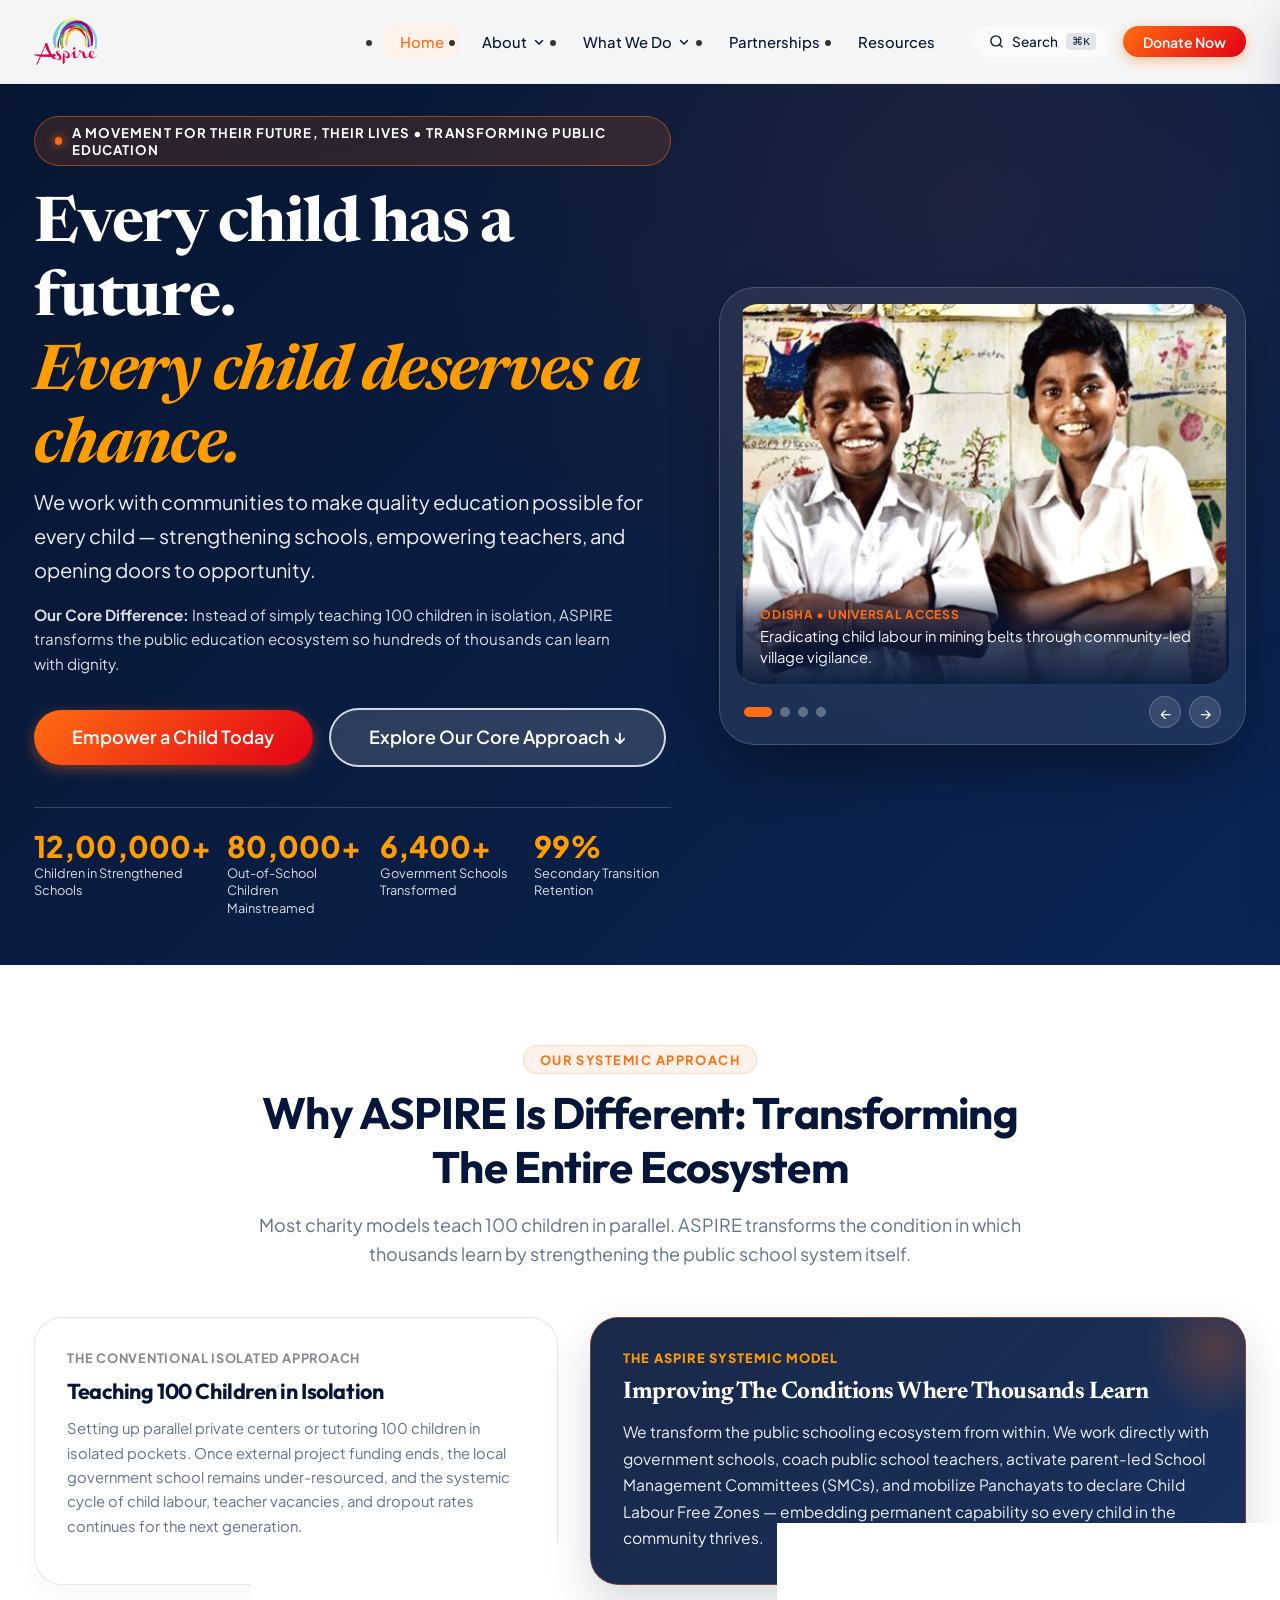
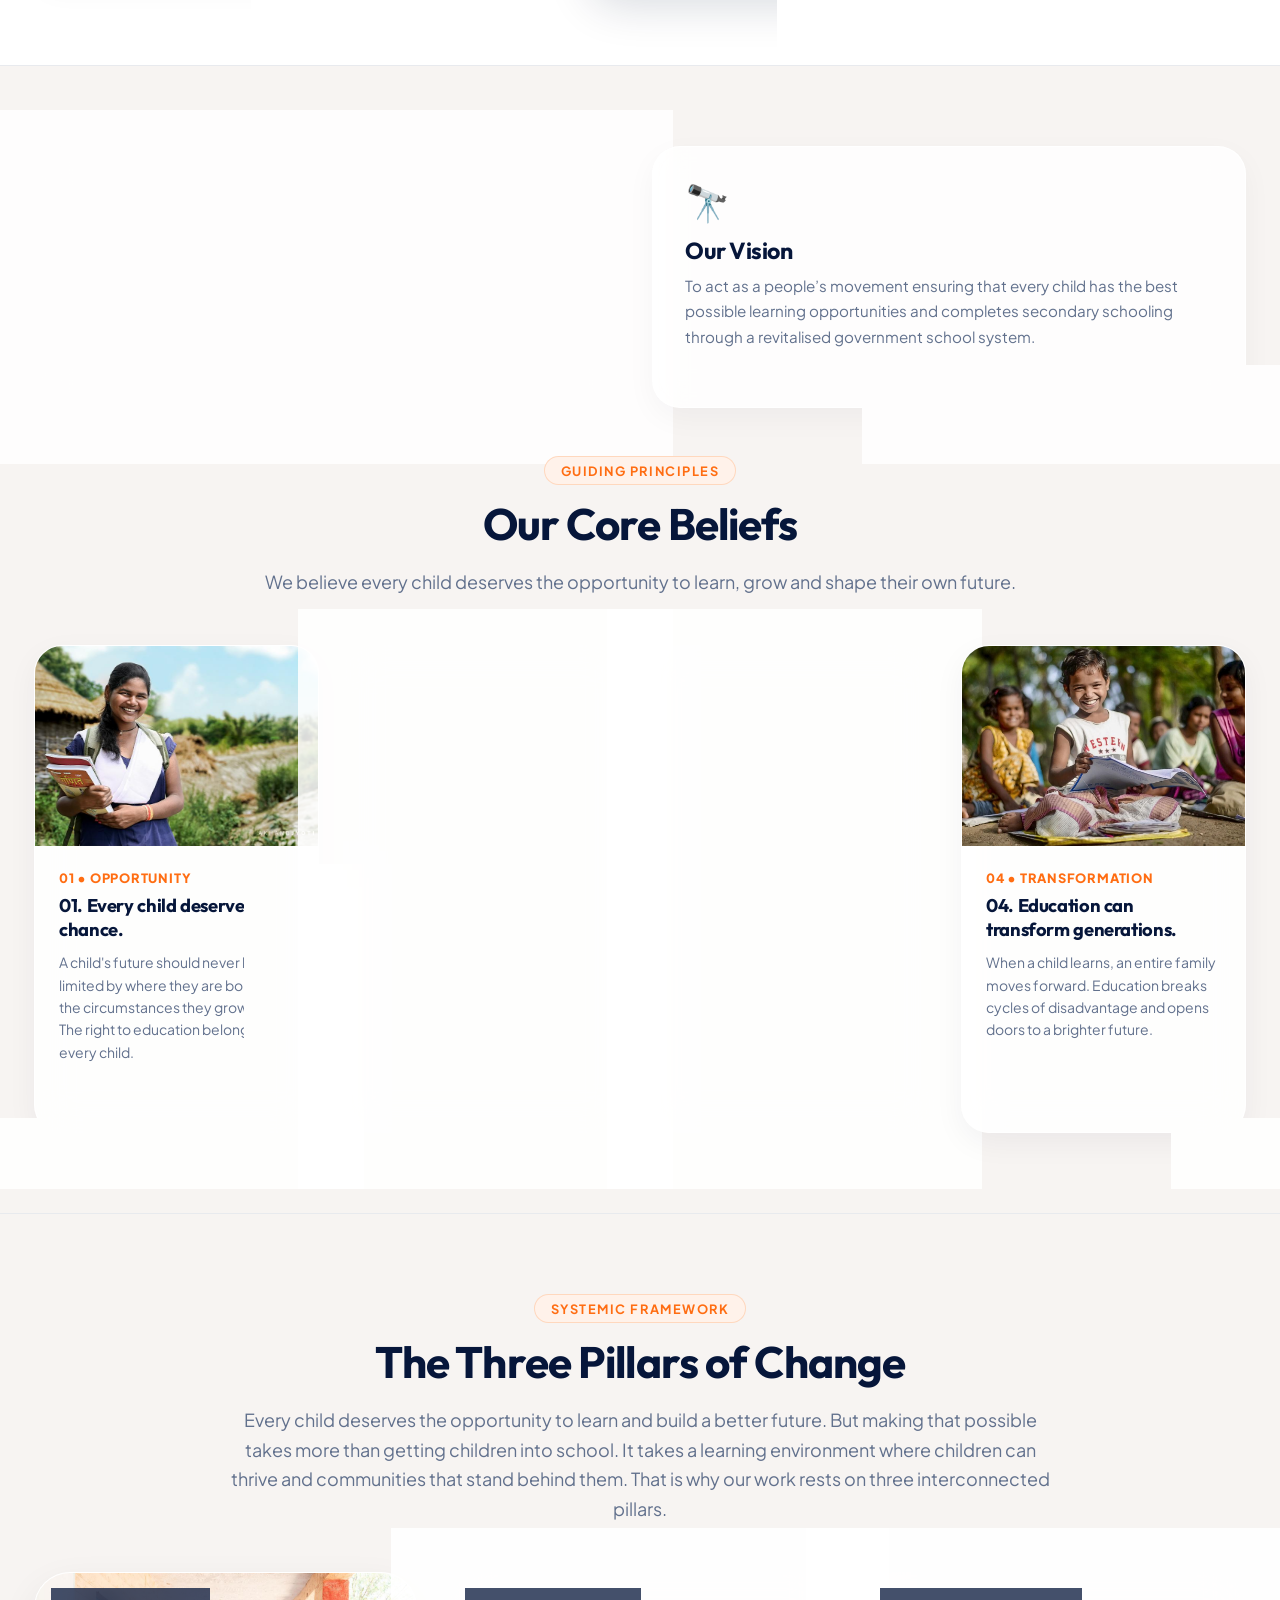
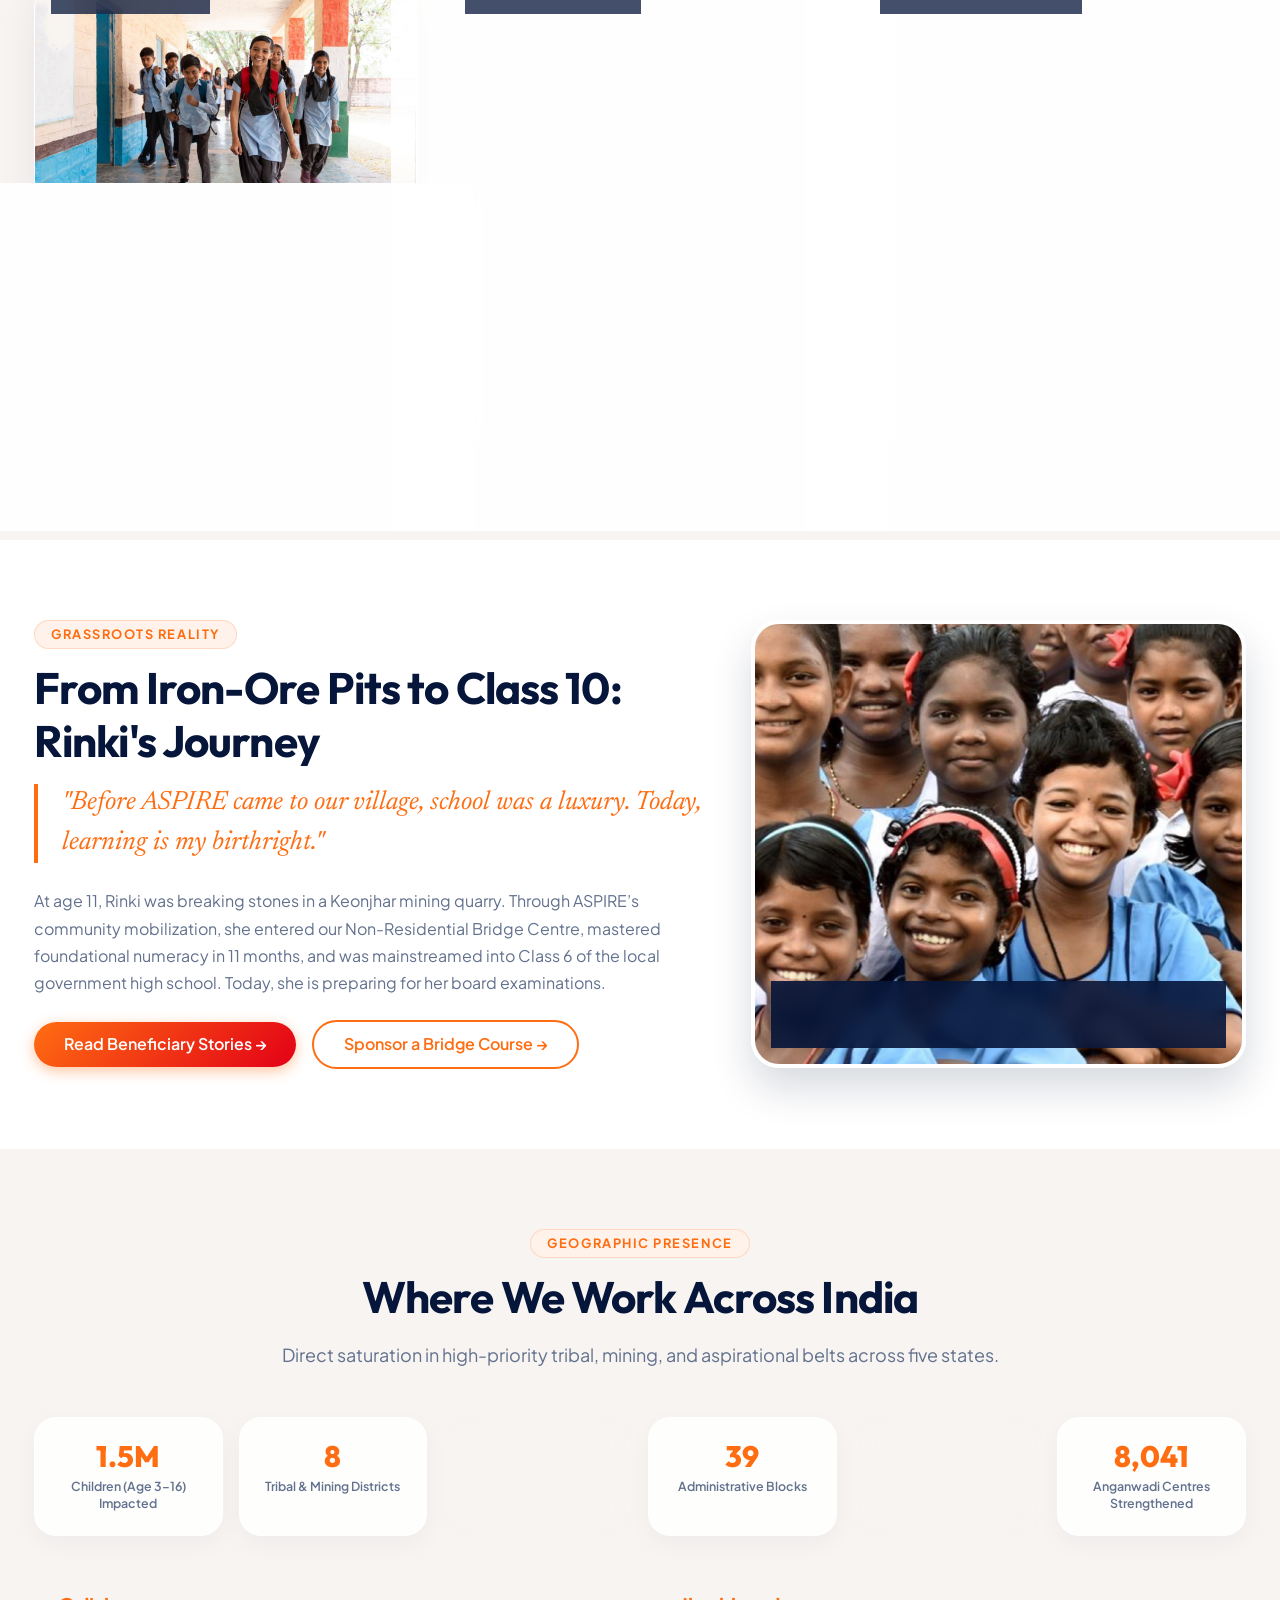
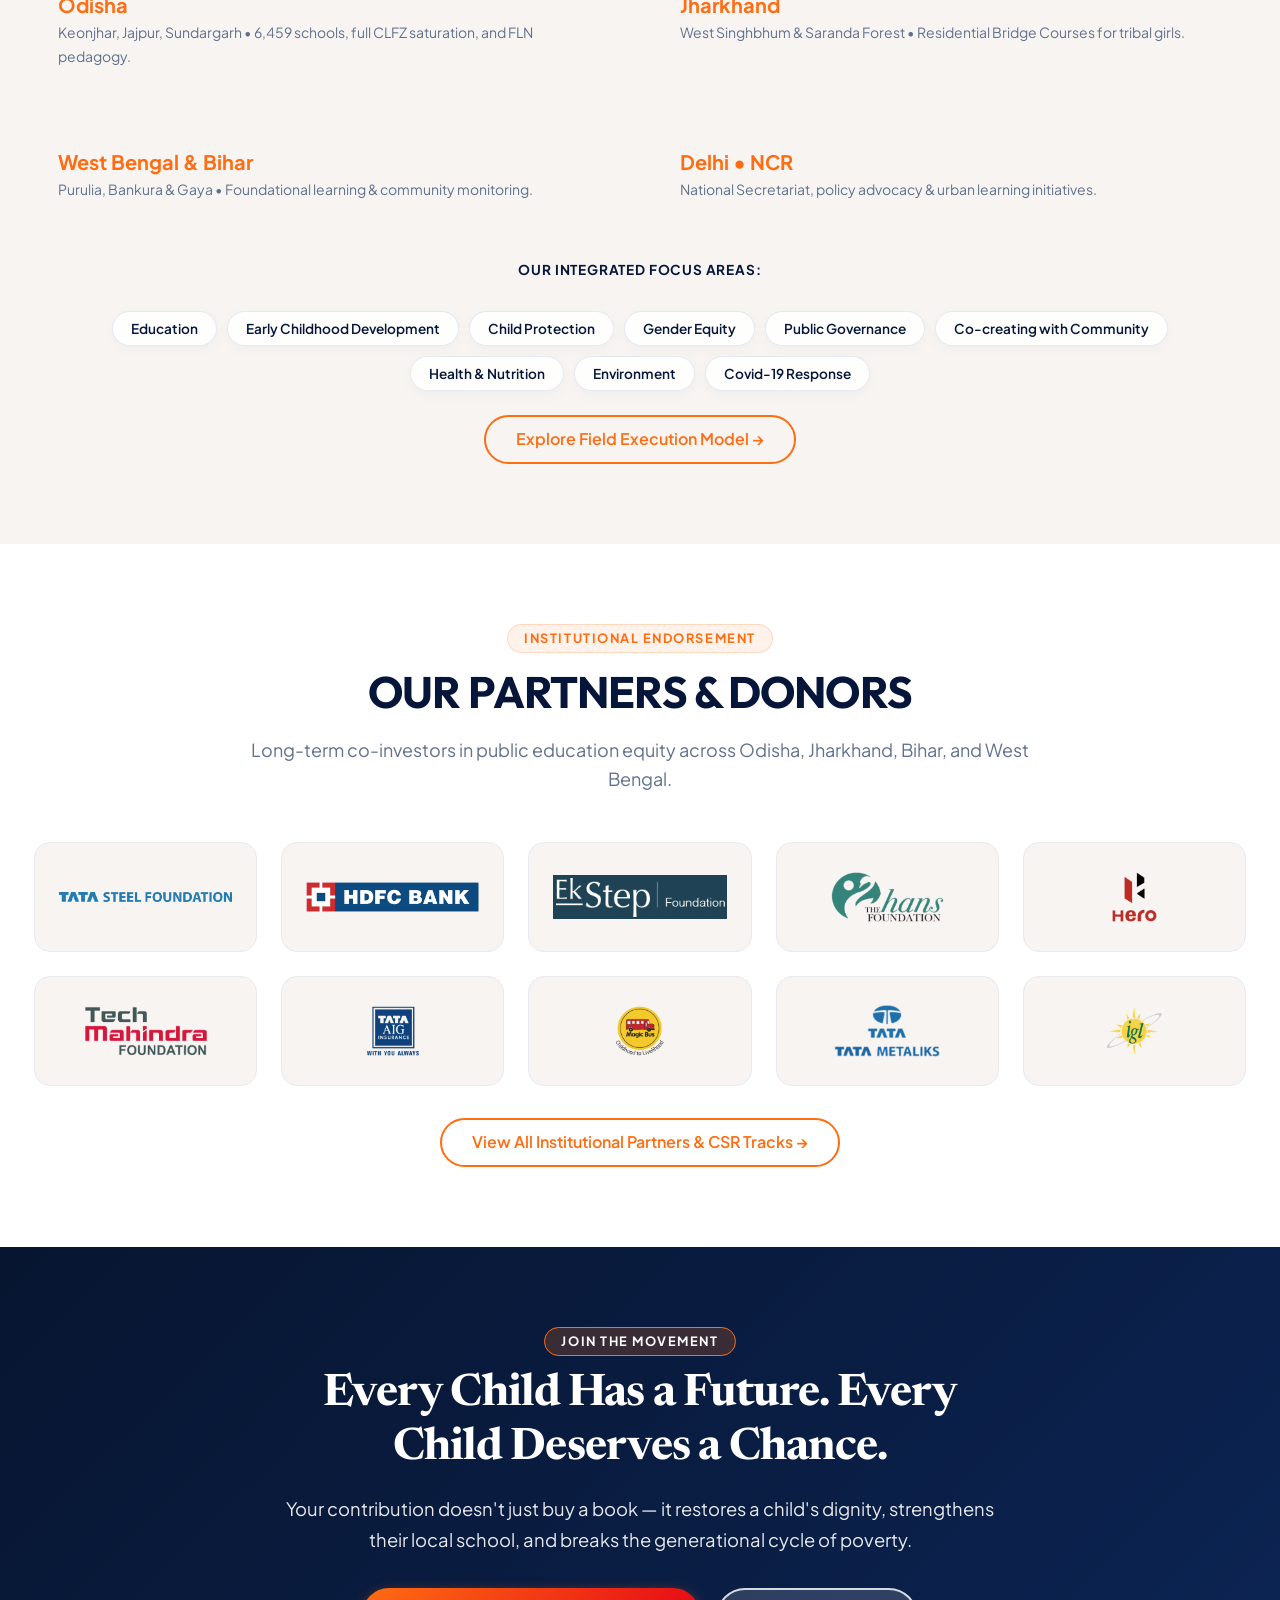
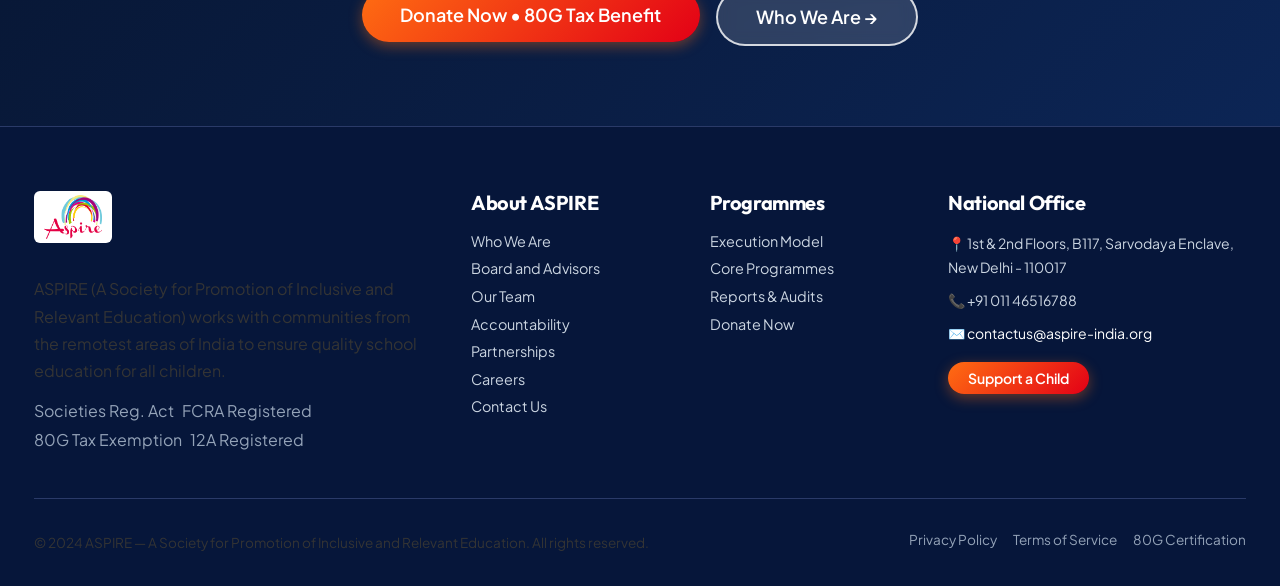
==== index.html @ 32fee49b "Add files via upload" ====
<!DOCTYPE html>
<html lang="en">
<head>
  <meta charset="UTF-8">
  <meta name="viewport" content="width=device-width, initial-scale=1.0">
  <meta name="description" content="Every child has a future. Every child deserves a chance. ASPIRE India works with communities to transform the public education ecosystem.">
  <title>ASPIRE India — Every Child Has A Future. Every Child Deserves A Chance.</title>
  
  <link rel="canonical" href="https://aspire-india.org/">
  <meta property="og:title" content="ASPIRE India — Transforming Public Education Ecosystem">
  <meta property="og:description" content="Instead of simply teaching 100 children in isolation, ASPIRE improves the conditions in which thousands learn by strengthening public schools.">
  <meta property="og:image" content="images/hero-banner-1.png">
  <meta property="og:type" content="website">

  <!-- Typography: Outfit (Geometric Display & Headings) + Newsreader (Editorial Serifs) + Plus Jakarta Sans (Comfort Body) -->
  <link rel="preconnect" href="https://fonts.googleapis.com">
  <link rel="preconnect" href="https://fonts.gstatic.com" crossorigin>
  <link href="https://fonts.googleapis.com/css2?family=Newsreader:ital,opsz,wght@0,6..72,400;0,6..72,600;1,6..72,400;1,6..72,600&family=Outfit:wght@300;400;500;600;700;800;900&family=Plus+Jakarta+Sans:wght@300;400;500;600;700;800&display=swap" rel="stylesheet">

  <link rel="stylesheet" href="css/styles.css?v=3.5">
</head>
<body>
  <a href="#main-content" class="skip-to-content">Skip to main content</a>

  <!-- Header -->
  <header class="site-header" role="banner">
    <div class="container header-inner">
      <a href="index.html" class="site-logo" aria-label="ASPIRE India Homepage">
        <img src="images/logo.png" alt="ASPIRE India Logo" height="46">
      </a>

      <!-- Desktop Navigation matching Official Website Structure -->
      <nav class="desktop-nav" aria-label="Main Navigation">
        <ul class="nav-list">
          <li class="nav-item">
            <a href="index.html" class="nav-link is-active">Home</a>
          </li>

          <!-- About Dropdown matching Official Menu: Who We Are, Board & Advisors, Our Team, Accountability, Partnerships, Careers, Contact Us -->
          <li class="nav-item">
            <button class="nav-link nav-dropdown-toggle" aria-expanded="false" aria-haspopup="true">
              About
              <svg width="12" height="12" viewBox="0 0 12 12" fill="none" aria-hidden="true">
                <path d="M2.5 4.5L6 8L9.5 4.5" stroke="currentColor" stroke-width="1.5" stroke-linecap="round" stroke-linejoin="round"/>
              </svg>
            </button>
            <div class="nav-dropdown-menu" aria-hidden="true">
              <a href="pages/about.html" class="dropdown-link">
                Who We Are
                <span class="dropdown-desc">Identity, mission, vision &amp; beliefs</span>
              </a>
              <a href="pages/board-advisors.html" class="dropdown-link">
                Board and Advisors
                <span class="dropdown-desc">Governance &amp; advisory council</span>
              </a>
              <a href="pages/team.html" class="dropdown-link">
                Our Team
                <span class="dropdown-desc">Leadership &amp; field professionals</span>
              </a>
              <a href="pages/trust-accountability.html" class="dropdown-link">
                Accountability
                <span class="dropdown-desc">Reports, audits &amp; disclosures</span>
              </a>
              <a href="pages/partnerships.html" class="dropdown-link">
                Partnerships
                <span class="dropdown-desc">CSR &amp; institutional collaboration</span>
              </a>
              <a href="pages/careers.html" class="dropdown-link">
                Careers
                <span class="dropdown-desc">Join our grassroots movement</span>
              </a>
              <a href="pages/contact.html" class="dropdown-link">
                Contact Us
                <span class="dropdown-desc">Reach our national &amp; state offices</span>
              </a>
            </div>
          </li>

          <!-- What We Do Dropdown -->
          <li class="nav-item">
            <button class="nav-link nav-dropdown-toggle" aria-expanded="false" aria-haspopup="true">
              What We Do
              <svg width="12" height="12" viewBox="0 0 12 12" fill="none" aria-hidden="true">
                <path d="M2.5 4.5L6 8L9.5 4.5" stroke="currentColor" stroke-width="1.5" stroke-linecap="round" stroke-linejoin="round"/>
              </svg>
            </button>
            <div class="nav-dropdown-menu" aria-hidden="true">
              <a href="pages/execution-model.html" class="dropdown-link">
                Execution Model
                <span class="dropdown-desc">Ecosystem-wide change methodology</span>
              </a>
              <a href="pages/programmes.html" class="dropdown-link">
                Core Programmes
                <span class="dropdown-desc">Flagship educational initiatives</span>
              </a>
            </div>
          </li>

          <li class="nav-item">
            <a href="pages/partnerships.html" class="nav-link">Partnerships</a>
          </li>

          <li class="nav-item">
            <a href="pages/resources.html" class="nav-link">Resources</a>
          </li>
        </ul>

        <!-- Global Search Trigger + Donate CTA with Child Smiling Hover Micro-Interaction -->
        <div style="display: flex; align-items: center; gap: 12px;">
          <button class="search-btn-trigger" aria-label="Open global search dialog" id="global-search-trigger">
            <svg width="15" height="15" viewBox="0 0 24 24" fill="none" stroke="currentColor" stroke-width="2.2" stroke-linecap="round" stroke-linejoin="round">
              <circle cx="11" cy="11" r="8"></circle>
              <line x1="21" y1="21" x2="16.65" y2="16.65"></line>
            </svg>
            <span>Search</span>
            <span class="search-kbd">⌘K</span>
          </button>

          <div class="donate-cta-wrap">
            <a href="pages/donate.html" class="btn btn-primary btn-sm donate-cta" data-track="header:donate_click">
              Donate Now
              <span class="donate-hover-badge" aria-hidden="true">
                <img src="images/hero-banner-1.png" alt="A smiling student" class="child-avatar">
                <span>You give a child their classroom back</span>
              </span>
            </a>
          </div>
        </div>
      </nav>

      <!-- Mobile Hamburger Button -->
      <button class="hamburger-btn" aria-label="Toggle mobile menu" aria-expanded="false">
        <span class="hamburger-line"></span>
        <span class="hamburger-line"></span>
        <span class="hamburger-line"></span>
      </button>
    </div>
  </header>

  <!-- Mobile Drawer Overlay -->
  <div class="drawer-overlay" aria-hidden="true"></div>

  <!-- Mobile Navigation Drawer -->
  <div class="mobile-drawer" aria-hidden="true" role="dialog" aria-label="Mobile Navigation">
    <div class="drawer-header">
      <div class="site-logo">
        <img src="images/logo.png" alt="ASPIRE Logo" height="40">
      </div>
      <button class="drawer-close-btn" aria-label="Close mobile menu">&times;</button>
    </div>

    <nav class="mobile-nav-list">
      <a href="index.html" class="mobile-nav-link is-active">Home</a>

      <div class="mobile-nav-item">
        <button class="mobile-nav-link accordion-toggle" aria-expanded="false">
          About
          <svg width="14" height="14" viewBox="0 0 12 12" fill="none" aria-hidden="true">
            <path d="M2.5 4.5L6 8L9.5 4.5" stroke="currentColor" stroke-width="1.5" stroke-linecap="round" stroke-linejoin="round"/>
          </svg>
        </button>
        <div class="accordion-menu" aria-hidden="true">
          <a href="pages/about.html" class="mobile-nav-link">Who We Are</a>
          <a href="pages/board-advisors.html" class="mobile-nav-link">Board and Advisors</a>
          <a href="pages/team.html" class="mobile-nav-link">Our Team</a>
          <a href="pages/trust-accountability.html" class="mobile-nav-link">Accountability</a>
          <a href="pages/partnerships.html" class="mobile-nav-link">Partnerships</a>
          <a href="pages/careers.html" class="mobile-nav-link">Careers</a>
          <a href="pages/contact.html" class="mobile-nav-link">Contact Us</a>
        </div>
      </div>

      <div class="mobile-nav-item">
        <button class="mobile-nav-link accordion-toggle" aria-expanded="false">
          What We Do
          <svg width="14" height="14" viewBox="0 0 12 12" fill="none" aria-hidden="true">
            <path d="M2.5 4.5L6 8L9.5 4.5" stroke="currentColor" stroke-width="1.5" stroke-linecap="round" stroke-linejoin="round"/>
          </svg>
        </button>
        <div class="accordion-menu" aria-hidden="true">
          <a href="pages/execution-model.html" class="mobile-nav-link">Execution Model</a>
          <a href="pages/programmes.html" class="mobile-nav-link">Core Programmes</a>
        </div>
      </div>

      <a href="pages/partnerships.html" class="mobile-nav-link">Partnerships</a>
      <a href="pages/resources.html" class="mobile-nav-link">Resources</a>
    </nav>

    <div class="mobile-drawer-footer">
      <a href="pages/donate.html" class="btn btn-primary btn-block donate-cta" style="width: 100%;">
        Donate Now
      </a>
      <p style="font-size: 0.775rem; color: var(--text-muted); text-align: center; margin-top: 1rem;">
        80G Tax Exemption Eligible &bull; Registered Society
      </p>
    </div>
  </div>

  <!-- Main Content -->
  <main id="main-content">
    <!-- ====================================================================
         SECTION 1: HERO (RESTORED BELOVED HOOK LINE + INSERTED MOVEMENT BADGE)
         ==================================================================== -->
    <section class="hero-immersive" aria-label="Introduction to ASPIRE India">
      <div class="container hero-split-grid">
        <!-- Left Column: The Classic Authentic Hook Line & Systemic Promise -->
        <div class="hero-content-wrap reveal">
          <div class="hero-pill-badge">
            <span class="pulse-dot"></span>
            <span>A Movement for Their Future, Their Lives &bull; Transforming Public Education</span>
          </div>

          <h1 class="hero-title-main">
            Every child has a future.<br>
            <span class="highlight">Every child deserves a chance.</span>
          </h1>

          <p class="hero-lead-narrative">
            We work with communities to make quality education possible for every child — strengthening schools, empowering teachers, and opening doors to opportunity.
          </p>

          <p style="font-size: 0.95rem; color: rgba(255,255,255,0.85); line-height: 1.6; margin-top: -1rem; margin-bottom: var(--space-8); max-width: 600px;">
            <strong>Our Core Difference:</strong> Instead of simply teaching 100 children in isolation, ASPIRE transforms the public education ecosystem so hundreds of thousands can learn with dignity.
          </p>

          <div class="hero-actions">
            <div class="donate-cta-wrap">
              <a href="pages/donate.html" class="btn btn-primary btn-lg donate-cta" data-track="hero:donate_click">
                Empower a Child Today
                <span class="donate-hover-badge" aria-hidden="true">
                  <img src="images/hero-banner-2.png" alt="Smiling child" class="child-avatar">
                  <span>Your gift puts a child back in school</span>
                </span>
              </a>
            </div>

            <a href="#why-aspire" class="btn btn-outline-white btn-lg" data-track="hero:explore_click">
              Explore Our Core Approach &darr;
            </a>
          </div>

          <!-- Grassroots Metrics Strip -->
          <div class="hero-stat-ribbon">
            <div class="hero-ribbon-item">
              <div class="ribbon-num" data-target="1200000">12,00,000+</div>
              <div class="ribbon-label">Children in Strengthened Schools</div>
            </div>
            <div class="hero-ribbon-item">
              <div class="ribbon-num" data-target="80000">80,000+</div>
              <div class="ribbon-label">Out-of-School Children Mainstreamed</div>
            </div>
            <div class="hero-ribbon-item">
              <div class="ribbon-num" data-target="6400">6,400+</div>
              <div class="ribbon-label">Government Schools Transformed</div>
            </div>
            <div class="hero-ribbon-item">
              <div class="ribbon-num">99%</div>
              <div class="ribbon-label">Secondary Transition Retention</div>
            </div>
          </div>
        </div>

        <!-- Right Column: Interactive Story Slideshow (Glassmorphic) -->
        <div class="hero-slideshow-wrap reveal">
          <div class="hero-slideshow-card">
            <div class="hero-slide-viewport" id="hero-slides">
              <!-- Slide 1 -->
              <div class="hero-slide-item is-active" data-index="0">
                <img src="images/hero-banner-1.png" alt="Rural children attending joyful learning session in Odisha">
                <div class="hero-slide-caption">
                  <span class="slide-tag">Odisha &bull; Universal Access</span>
                  <p class="slide-text">Eradicating child labour in mining belts through community-led village vigilance.</p>
                </div>
              </div>

              <!-- Slide 2 -->
              <div class="hero-slide-item" data-index="1">
                <img src="images/hero-banner-2.png" alt="Classroom learning with child-centric foundational kits">
                <div class="hero-slide-caption">
                  <span class="slide-tag">Foundational Learning (FLN)</span>
                  <p class="slide-text">Activity-based math and bilingual readers ensuring no child falls behind in primary school.</p>
                </div>
              </div>

              <!-- Slide 3 -->
              <div class="hero-slide-item" data-index="2">
                <img src="images/hero-banner-3.png" alt="Girls studying in Saranda Residential Bridge Course">
                <div class="hero-slide-caption">
                  <span class="slide-tag">Jharkhand &bull; Saranda Forest</span>
                  <p class="slide-text">Residential bridge courses empowering 1st-generation tribal girls into Class 10.</p>
                </div>
              </div>

              <!-- Slide 4 -->
              <div class="hero-slide-item" data-index="3">
                <img src="images/hero-banner-4.png" alt="Government school teachers participating in pedagogy workshop">
                <div class="hero-slide-caption">
                  <span class="slide-tag">Strengthening Public Schools</span>
                  <p class="slide-text">Collaborating with state education departments to coach teachers across 6,400+ schools.</p>
                </div>
              </div>
            </div>

            <!-- Slide Controls -->
            <div class="hero-slide-controls">
              <div class="hero-slide-dots" id="hero-dots">
                <button class="hero-dot-btn is-active" data-slide="0" aria-label="Slide 1"></button>
                <button class="hero-dot-btn" data-slide="1" aria-label="Slide 2"></button>
                <button class="hero-dot-btn" data-slide="2" aria-label="Slide 3"></button>
                <button class="hero-dot-btn" data-slide="3" aria-label="Slide 4"></button>
              </div>

              <div class="hero-slide-nav-btns">
                <button class="hero-nav-arrow" id="hero-prev-btn" aria-label="Previous slide">&larr;</button>
                <button class="hero-nav-arrow" id="hero-next-btn" aria-label="Next slide">&rarr;</button>
              </div>
            </div>
          </div>
        </div>
      </div>
    </section>

    <!-- ====================================================================
         SECTION 2: CORE USP — WHY ASPIRE IS DIFFERENT
         ==================================================================== -->
    <section id="why-aspire" class="usp-section" aria-labelledby="usp-heading">
      <div class="container">
        <div class="section-header reveal">
          <span class="section-tag">Our Systemic Approach</span>
          <h2 id="usp-heading" class="section-title">
            Why ASPIRE Is Different: Transforming The Entire Ecosystem
          </h2>
          <p class="section-subtitle">
            Most charity models teach 100 children in parallel. ASPIRE transforms the condition in which thousands learn by strengthening the public school system itself.
          </p>
        </div>

        <div class="usp-comparison-grid reveal">
          <!-- The Isolated Approach -->
          <div class="usp-card-isolated">
            <span class="usp-tag">The Conventional Isolated Approach</span>
            <h3>Teaching 100 Children in Isolation</h3>
            <p>
              Setting up parallel private centers or tutoring 100 children in isolated pockets. Once external project funding ends, the local government school remains under-resourced, and the systemic cycle of child labour, teacher vacancies, and dropout rates continues for the next generation.
            </p>
          </div>

          <!-- The ASPIRE Systemic Model -->
          <div class="usp-card-systemic">
            <span class="usp-tag">The ASPIRE Systemic Model</span>
            <h3>Improving The Conditions Where Thousands Learn</h3>
            <p>
              We transform the public schooling ecosystem from within. We work directly with government schools, coach public school teachers, activate parent-led School Management Committees (SMCs), and mobilize Panchayats to declare Child Labour Free Zones — embedding permanent capability so every child in the community thrives.
            </p>
          </div>
        </div>
      </div>
    </section>

    <!-- ====================================================================
         SECTION 3: MISSION, VISION & OFFICIAL CORE BELIEFS (GLASSMORPHIC)
         ==================================================================== -->
    <section class="beliefs-section" aria-labelledby="beliefs-title">
      <div class="container">
        <!-- Mission & Vision Duo -->
        <div class="mv-glass-grid reveal-stagger">
          <div class="mv-glass-card">
            <div class="mv-glass-icon">🎯</div>
            <h3>Our Mission</h3>
            <p>
              To work with communities in the remotest areas of India to ensure quality school education for all children, helping them realise their full potential by making learning inclusive, socially relevant, and aligned with 21st-century challenges.
            </p>
          </div>

          <div class="mv-glass-card">
            <div class="mv-glass-icon">🔭</div>
            <h3>Our Vision</h3>
            <p>
              To act as a people’s movement ensuring that every child has the best possible learning opportunities and completes secondary schooling through a revitalised government school system.
            </p>
          </div>
        </div>

        <!-- 4 Core Beliefs (Exact User Copy + High-Fidelity Glassmorphic Image Cards) -->
        <div class="section-header reveal">
          <span class="section-tag">Guiding Principles</span>
          <h2 id="beliefs-title" class="section-title">Our Core Beliefs</h2>
          <p class="section-subtitle">
            We believe every child deserves the opportunity to learn, grow and shape their own future.
          </p>
        </div>

        <div class="beliefs-image-grid reveal-stagger">
          <!-- Belief 1 -->
          <article class="belief-img-card">
            <div class="belief-img-wrap">
              <img src="images/belief-1.jpg" alt="Children joyfully attending class" loading="lazy">
            </div>
            <div class="belief-card-body">
              <div class="belief-num-badge">01 &bull; OPPORTUNITY</div>
              <h3>01. Every child deserves a chance.</h3>
              <p>A child's future should never be limited by where they are born or the circumstances they grow up in. The right to education belongs to every child.</p>
            </div>
          </article>

          <!-- Belief 2 -->
          <article class="belief-img-card">
            <div class="belief-img-wrap">
              <img src="images/belief-2.jpg" alt="An Indian male teacher interacting with his elementary school students" loading="lazy">
            </div>
            <div class="belief-card-body">
              <div class="belief-num-badge">02 &bull; EMPOWERMENT</div>
              <h3>02. Every teacher can inspire change.</h3>
              <p>When teachers are supported, empowered and equipped, classrooms become places where children can truly learn. Empowered teachers build stronger learning experiences.</p>
            </div>
          </article>

          <!-- Belief 3 -->
          <article class="belief-img-card">
            <div class="belief-img-wrap">
              <img src="images/belief-3.jpg" alt="The Village Education Committee meeting in a rural school" loading="lazy">
            </div>
            <div class="belief-card-body">
              <div class="belief-num-badge">03 &bull; SOLIDARITY</div>
              <h3>03. Strong communities build stronger schools.</h3>
              <p>Education does not happen in isolation. When parents, communities and local leaders come together, schools thrive. Transforming education requires the strength of an entire community.</p>
            </div>
          </article>

          <!-- Belief 4 -->
          <article class="belief-img-card">
            <div class="belief-img-wrap">
              <img src="images/belief-4.jpg" alt="A group of young Indian girls in school uniforms walking together" loading="lazy">
            </div>
            <div class="belief-card-body">
              <div class="belief-num-badge">04 &bull; TRANSFORMATION</div>
              <h3>04. Education can transform generations.</h3>
              <p>When a child learns, an entire family moves forward. Education breaks cycles of disadvantage and opens doors to a brighter future.</p>
            </div>
          </article>
        </div>
      </div>
    </section>

    <!-- ====================================================================
         SECTION 4: THE THREE PILLARS OF CHANGE (CLEARLY DEFINED + USER IMAGES)
         ==================================================================== -->
    <section id="pillars" class="three-pillars-section" aria-labelledby="pillars-heading">
      <div class="container">
        <div class="section-header reveal">
          <span class="section-tag">Systemic Framework</span>
          <h2 id="pillars-heading" class="section-title">
            The Three Pillars of Change
          </h2>
          <p class="section-subtitle" style="max-width: 840px; margin-inline: auto;">
            Every child deserves the opportunity to learn and build a better future. But making that possible takes more than getting children into school. It takes a learning environment where children can thrive and communities that stand behind them. That is why our work rests on three interconnected pillars.
          </p>
        </div>

        <div class="pillars-image-grid reveal-stagger">
          <!-- Pillar 1: ACCESS -->
          <article class="pillar-img-card">
            <div class="pillar-img-wrap">
              <img src="images/pillar-access.jpg" alt="A smiling young Indian girl carrying her school bag with joy" loading="lazy">
              <span class="pillar-tag-float">Pillar 01 &bull; Access</span>
            </div>
            <div class="pillar-card-body">
              <h3>01. ACCESS</h3>
              <div class="pillar-subtitle">Every child belongs in school.</div>
              <p>
                We identify children who are out of school, working, or at risk of dropping out, and help them enter or return to the classroom through bridge learning and community support.
              </p>
              <div class="pillar-proof-strip">
                🎯 Over 80,000 out-of-school children mainstreamed
              </div>
              <a href="pages/programmes.html" class="pillar-learn-more" style="margin-top: auto;">
                Explore Access Programmes &rarr;
              </a>
            </div>
          </article>

          <!-- Pillar 2: LEARNING -->
          <article class="pillar-img-card">
            <div class="pillar-img-wrap">
              <img src="images/pillar-learning.jpg" alt="Children engaged in interactive classroom learning" loading="lazy">
              <span class="pillar-tag-float">Pillar 02 &bull; Learning</span>
            </div>
            <div class="pillar-card-body">
              <h3>02. LEARNING</h3>
              <div class="pillar-subtitle">Every classroom should inspire learning.</div>
              <p>
                Getting children into school is only the first step. We work to make classrooms engaging, supportive, and effective so that every child can build strong foundational skills.
              </p>
              <div class="pillar-proof-strip">
                📚 6,459 public schools pedagogically strengthened
              </div>
              <a href="pages/execution-model.html" class="pillar-learn-more" style="margin-top: auto;">
                See Pedagogy Framework &rarr;
              </a>
            </div>
          </article>

          <!-- Pillar 3: GOVERNANCE -->
          <article class="pillar-img-card">
            <div class="pillar-img-wrap">
              <img src="images/smc-meeting.jpg?v=3.5" alt="Meeting of parents, teachers and local community members in a School Management Committee (SMC)" loading="lazy">
              <span class="pillar-tag-float">Pillar 03 &bull; Governance</span>
            </div>
            <div class="pillar-card-body">
              <h3>03. GOVERNANCE</h3>
              <div class="pillar-subtitle">Strong schools need strong communities.</div>
              <p>
                Education is a shared responsibility. We bring together parents, teachers, and local communities to actively participate in school development and child welfare.
              </p>
              <div class="pillar-proof-strip">
                🏡 14,895 habitations mobilized
              </div>
              <a href="pages/execution-model.html" class="pillar-learn-more" style="margin-top: auto;">
                Discover Community Governance &rarr;
              </a>
            </div>
          </article>
        </div>
      </div>
    </section>

    <!-- ====================================================================
         SECTION 5: GRASSROOTS REALITY (RINKI'S JOURNEY)
         ==================================================================== -->
    <section class="section" style="background-color: #ffffff;" aria-labelledby="story-spotlight">
      <div class="container story-start-grid">
        <div class="reveal">
          <span class="section-tag">Grassroots Reality</span>
          <h2 id="story-spotlight" class="section-title">
            From Iron-Ore Pits to Class 10: Rinki's Journey
          </h2>
          <blockquote class="story-lead-quote">
            "Before ASPIRE came to our village, school was a luxury. Today, learning is my birthright."
          </blockquote>
          <p style="font-size: 1rem; line-height: 1.7; color: var(--text-secondary); margin-bottom: var(--space-6);">
            At age 11, Rinki was breaking stones in a Keonjhar mining quarry. Through ASPIRE’s community mobilization, she entered our Non-Residential Bridge Centre, mastered foundational numeracy in 11 months, and was mainstreamed into Class 6 of the local government high school. Today, she is preparing for her board examinations.
          </p>
          <div class="btn-group">
            <a href="pages/programmes.html" class="btn btn-primary">
              Read Beneficiary Stories &rarr;
            </a>
            <a href="pages/donate.html" class="btn btn-outline">
              Sponsor a Bridge Course &rarr;
            </a>
          </div>
        </div>

        <div class="reveal">
          <div class="story-frame-card">
            <img src="images/our-strategy.jpg" alt="ASPIRE strategic execution on ground" loading="lazy">
            <div class="story-frame-badge">
              <div style="font-size: 0.8rem; font-weight: 700; color: var(--brand-gold); text-transform: uppercase;">Keonjhar, Odisha</div>
              <div style="font-size: 0.95rem; font-weight: 600;">99% retention transition rate back into public schools.</div>
            </div>
          </div>
        </div>
      </div>
    </section>

    <!-- ====================================================================
         SECTION 6: OUR GEOGRAPHIC REACH & INTERACTIVE MAP
         ==================================================================== -->
    <section class="section" style="background-color: var(--bg-warm);" aria-labelledby="map-heading">
      <div class="container">
        <div class="section-header reveal">
          <span class="section-tag">Geographic Presence</span>
          <h2 id="map-heading" class="section-title">Where We Work Across India</h2>
          <p class="section-subtitle">
            Direct saturation in high-priority tribal, mining, and aspirational belts across five states.
          </p>
        </div>

        <!-- 6 Official Reach Stat Cards (Exact Official Metrics) -->
        <div class="reach-strip-grid reveal-stagger" style="margin-bottom: var(--space-8);">
          <div class="reach-stat-card">
            <div class="reach-num">1.5M</div>
            <div class="reach-desc">Children (Age 3–16) Impacted</div>
          </div>
          <div class="reach-stat-card">
            <div class="reach-num">8</div>
            <div class="reach-desc">Tribal &amp; Mining Districts</div>
          </div>
          <div class="reach-stat-card">
            <div class="reach-num">14,895</div>
            <div class="reach-desc">Habitations Mobilized</div>
          </div>
          <div class="reach-stat-card">
            <div class="reach-num">39</div>
            <div class="reach-desc">Administrative Blocks</div>
          </div>
          <div class="reach-stat-card">
            <div class="reach-num">6,459</div>
            <div class="reach-desc">Government Schools Transformed</div>
          </div>
          <div class="reach-stat-card">
            <div class="reach-num">8,041</div>
            <div class="reach-desc">Anganwadi Centres Strengthened</div>
          </div>
        </div>

        <!-- State Presence Cards -->
        <div class="team-grid reveal-stagger" style="margin-bottom: var(--space-8);">
          <div class="glass-panel" style="padding: var(--space-6);">
            <div style="font-size: 1.25rem; font-weight: 700; color: var(--brand-primary); margin-bottom: 4px;">Odisha</div>
            <p style="font-size: 0.875rem; color: var(--text-secondary); margin-bottom: 0;">Keonjhar, Jajpur, Sundargarh &bull; 6,459 schools, full CLFZ saturation, and FLN pedagogy.</p>
          </div>
          <div class="glass-panel" style="padding: var(--space-6);">
            <div style="font-size: 1.25rem; font-weight: 700; color: var(--brand-primary); margin-bottom: 4px;">Jharkhand</div>
            <p style="font-size: 0.875rem; color: var(--text-secondary); margin-bottom: 0;">West Singhbhum &amp; Saranda Forest &bull; Residential Bridge Courses for tribal girls.</p>
          </div>
          <div class="glass-panel" style="padding: var(--space-6);">
            <div style="font-size: 1.25rem; font-weight: 700; color: var(--brand-primary); margin-bottom: 4px;">West Bengal &amp; Bihar</div>
            <p style="font-size: 0.875rem; color: var(--text-secondary); margin-bottom: 0;">Purulia, Bankura &amp; Gaya &bull; Foundational learning &amp; community monitoring.</p>
          </div>
          <div class="glass-panel" style="padding: var(--space-6);">
            <div style="font-size: 1.25rem; font-weight: 700; color: var(--brand-primary); margin-bottom: 4px;">Delhi &bull; NCR</div>
            <p style="font-size: 0.875rem; color: var(--text-secondary); margin-bottom: 0;">National Secretariat, policy advocacy &amp; urban learning initiatives.</p>
          </div>
        </div>

        <!-- Official Focus Areas Tag Cloud -->
        <div style="text-align: center; margin-bottom: var(--space-6);">
          <span style="font-size: 0.85rem; font-weight: 700; color: var(--brand-navy); text-transform: uppercase; letter-spacing: 0.06em;">Our Integrated Focus Areas:</span>
          <div class="focus-pills-wrap">
            <span class="focus-pill-tag">Education</span>
            <span class="focus-pill-tag">Early Childhood Development</span>
            <span class="focus-pill-tag">Child Protection</span>
            <span class="focus-pill-tag">Gender Equity</span>
            <span class="focus-pill-tag">Public Governance</span>
            <span class="focus-pill-tag">Co-creating with Community</span>
            <span class="focus-pill-tag">Health &amp; Nutrition</span>
            <span class="focus-pill-tag">Environment</span>
            <span class="focus-pill-tag">Covid-19 Response</span>
          </div>
        </div>

        <div style="text-align: center;">
          <a href="pages/execution-model.html" class="btn btn-outline">
            Explore Field Execution Model &rarr;
          </a>
        </div>
      </div>
    </section>

    <!-- ====================================================================
         SECTION 7: OUR PARTNERS & DONORS (PROMINENT RECOGNITION)
         ==================================================================== -->
    <section class="partners-section section" aria-labelledby="partners-title">
      <div class="container">
        <div class="section-header reveal">
          <span class="section-tag">Institutional Endorsement</span>
          <h2 id="partners-title" class="section-title">
            OUR PARTNERS &amp; DONORS
          </h2>
          <p class="section-subtitle">
            Long-term co-investors in public education equity across Odisha, Jharkhand, Bihar, and West Bengal.
          </p>
        </div>

        <div class="partners-logo-grid reveal-stagger">
          <div class="partner-logo-item">
            <img src="images/partner-tata-steel.png" alt="Tata Steel Foundation" title="Tata Steel Foundation">
          </div>
          <div class="partner-logo-item">
            <img src="images/partner-hdfc.png" alt="HDFC Bank Parivartan" title="HDFC Bank Parivartan">
          </div>
          <div class="partner-logo-item">
            <img src="images/partner-ekstep.png" alt="EkStep Foundation" title="EkStep Foundation">
          </div>
          <div class="partner-logo-item">
            <img src="images/partner-hans.png" alt="The Hans Foundation" title="The Hans Foundation">
          </div>
          <div class="partner-logo-item">
            <img src="images/partner-hero.png" alt="Hero MotoCorp" title="Hero MotoCorp">
          </div>
          <div class="partner-logo-item">
            <img src="images/partner-tech-mahindra.png" alt="Tech Mahindra Foundation" title="Tech Mahindra Foundation">
          </div>
          <div class="partner-logo-item">
            <img src="images/partner-tata-aig.png" alt="Tata AIG" title="Tata AIG">
          </div>
          <div class="partner-logo-item">
            <img src="images/partner-magic-bus.png" alt="Magic Bus India Foundation" title="Magic Bus India Foundation">
          </div>
          <div class="partner-logo-item">
            <img src="images/partner-tata-metaliks.png" alt="Tata Metaliks" title="Tata Metaliks">
          </div>
          <div class="partner-logo-item">
            <img src="images/partner-igl.png" alt="Indraprastha Gas Limited" title="Indraprastha Gas Limited">
          </div>
        </div>

        <div style="text-align: center; margin-top: var(--space-8);">
          <a href="pages/partnerships.html" class="btn btn-outline">
            View All Institutional Partners &amp; CSR Tracks &rarr;
          </a>
        </div>
      </div>
    </section>

    <!-- ====================================================================
         SECTION 8: FINAL INSPIRING CALL TO ACTION
         ==================================================================== -->
    <section class="section" style="background: linear-gradient(135deg, #071530 0%, #0a1e45 60%, #0c2555 100%); color: #ffffff;" aria-labelledby="cta-heading">
      <div class="container" style="text-align: center; max-width: 780px;">
        <span class="section-tag" style="background: rgba(255,109,18,0.2); color: #ffffff; border: 1px solid var(--brand-primary);">Join The Movement</span>
        <h2 id="cta-heading" style="color: #ffffff; font-family: var(--font-serif); font-size: clamp(2rem, 3.5vw, 3rem); margin-bottom: var(--space-4);">
          Every Child Has a Future. Every Child Deserves a Chance.
        </h2>
        <p style="font-size: 1.15rem; color: rgba(255,255,255,0.9); line-height: 1.7; margin-bottom: var(--space-8);">
          Your contribution doesn't just buy a book — it restores a child's dignity, strengthens their local school, and breaks the generational cycle of poverty.
        </p>

        <div style="display: flex; justify-content: center; gap: var(--space-4); flex-wrap: wrap;">
          <div class="donate-cta-wrap">
            <a href="pages/donate.html" class="btn btn-primary btn-lg donate-cta">
              Donate Now &bull; 80G Tax Benefit
              <span class="donate-hover-badge" aria-hidden="true">
                <img src="images/hero-banner-3.png" alt="Smiling student" class="child-avatar">
                <span>See the instant impact of your gift</span>
              </span>
            </a>
          </div>
          <a href="pages/about.html" class="btn btn-outline-white btn-lg">
            Who We Are &rarr;
          </a>
        </div>
      </div>
    </section>
  </main>

  <!-- Site Footer -->
  <footer class="site-footer" role="contentinfo">
    <div class="container">
      <div class="footer-grid">
        <div class="footer-brand">
          <div class="site-logo" style="margin-bottom: var(--space-4);">
            <img src="images/logo.png" alt="ASPIRE India Logo" height="44" style="background: #fff; padding: 4px 10px; border-radius: var(--radius-sm); display: inline-block;">
          </div>
          <p>
            ASPIRE (A Society for Promotion of Inclusive and Relevant Education) works with communities from the remotest areas of India to ensure quality school education for all children.
          </p>
          <div class="footer-credentials" style="display: flex; gap: 8px; flex-wrap: wrap; margin-top: var(--space-4);">
            <span class="cred-badge">Societies Reg. Act</span>
            <span class="cred-badge">FCRA Registered</span>
            <span class="cred-badge">80G Tax Exemption</span>
            <span class="cred-badge">12A Registered</span>
          </div>
        </div>

        <div>
          <h4 class="footer-heading" style="color: #fff; margin-bottom: var(--space-4);">About ASPIRE</h4>
          <ul class="footer-links" style="list-style: none; padding: 0;">
            <li><a href="pages/about.html">Who We Are</a></li>
            <li><a href="pages/board-advisors.html">Board and Advisors</a></li>
            <li><a href="pages/team.html">Our Team</a></li>
            <li><a href="pages/trust-accountability.html">Accountability</a></li>
            <li><a href="pages/partnerships.html">Partnerships</a></li>
            <li><a href="pages/careers.html">Careers</a></li>
            <li><a href="pages/contact.html">Contact Us</a></li>
          </ul>
        </div>

        <div>
          <h4 class="footer-heading" style="color: #fff; margin-bottom: var(--space-4);">Programmes</h4>
          <ul class="footer-links" style="list-style: none; padding: 0;">
            <li><a href="pages/execution-model.html">Execution Model</a></li>
            <li><a href="pages/programmes.html">Core Programmes</a></li>
            <li><a href="pages/resources.html">Reports &amp; Audits</a></li>
            <li><a href="pages/donate.html">Donate Now</a></li>
          </ul>
        </div>

        <div>
          <h4 class="footer-heading" style="color: #fff; margin-bottom: var(--space-4);">National Office</h4>
          <p style="font-size: 0.875rem; color: #cbd5e1; margin-bottom: 0.6rem;">
            📍 1st &amp; 2nd Floors, B117, Sarvodaya Enclave, New Delhi - 110017
          </p>
          <p style="font-size: 0.875rem; color: #cbd5e1; margin-bottom: 0.6rem;">
            📞 +91 011 46516788
          </p>
          <p style="font-size: 0.875rem; color: #cbd5e1; margin-bottom: var(--space-4);">
            ✉️ <a href="mailto:contactus@aspire-india.org" style="color: #fff;">contactus@aspire-india.org</a>
          </p>
          <a href="pages/donate.html" class="btn btn-primary btn-sm donate-cta">Support a Child</a>
        </div>
      </div>

      <div class="footer-bottom" style="border-top: 1px solid var(--brand-navy-border); padding-top: var(--space-8); display: flex; justify-content: space-between; flex-wrap: wrap; gap: var(--space-4); font-size: 0.85rem; color: #64748b;">
        <p>&copy; 2024 ASPIRE — A Society for Promotion of Inclusive and Relevant Education. All rights reserved.</p>
        <div class="footer-legal-links" style="display: flex; gap: var(--space-4);">
          <a href="pages/trust-accountability.html" style="color: #94a3b8;">Privacy Policy</a>
          <a href="pages/trust-accountability.html" style="color: #94a3b8;">Terms of Service</a>
          <a href="pages/trust-accountability.html" style="color: #94a3b8;">80G Certification</a>
        </div>
      </div>
    </div>
  </footer>

  <!-- Global Glassmorphic Search Modal -->
  <div class="search-modal-backdrop" id="search-modal" aria-hidden="true" role="dialog" aria-modal="true" aria-label="Site Search">
    <div class="search-modal-dialog">
      <div class="search-input-header">
        <svg width="20" height="20" viewBox="0 0 24 24" fill="none" stroke="currentColor" stroke-width="2" stroke-linecap="round" stroke-linejoin="round">
          <circle cx="11" cy="11" r="8"></circle>
          <line x1="21" y1="21" x2="16.65" y2="16.65"></line>
        </svg>
        <input type="search" id="global-search-input" placeholder="Search programmes, team, governance, donate..." autocomplete="off">
        <button class="search-close-btn" id="search-close-btn" aria-label="Close search">&times;</button>
      </div>
      <div class="search-results-container" id="search-results-list">
        <!-- Results dynamically populated by js/main.js -->
      </div>
    </div>
  </div>

  <button class="back-to-top" aria-label="Back to top">&uarr;</button>

  <!-- Interactive JavaScript Controller -->
  <script src="js/main.js?v=3.5" defer></script>
</body>
</html>
---- css/styles.css ----
/* ==========================================================================
   ASPIRE INDIA — MASTER DESIGN SYSTEM & STYLESHEET
   A Society for the Promotion of Inclusive and Relevant Education
   Official website redesign specification & MVP implementation
   Exact Brand Palette · Authentic Typography · Immersive Visual Hierarchy
   ========================================================================== */

/* --------------------------------------------------------------------------
   1. DESIGN TOKENS (EXACT ASPIRE BRAND PALETTE)
   -------------------------------------------------------------------------- */
:root {
  /* Brand Colours (Extracted from aspire-india.org computed styles) */
  --brand-primary: #ff6d12;         /* ASPIRE Sunset Vibrant Orange */
  --brand-primary-deep: #e30016;    /* Deep Terracotta / Crimson Red */
  --brand-primary-hover: #e55a06;
  --brand-primary-light: #fff2ea;
  --brand-primary-alpha15: rgba(255, 109, 18, 0.15);
  --brand-primary-alpha25: rgba(255, 109, 18, 0.25);

  --brand-navy: #06163a;            /* ASPIRE Deep Heritage Navy */
  --brand-navy-light: #122452;
  --brand-navy-surface: #1e293b;
  --brand-navy-border: #2a3a68;

  --brand-gold: #ff9d00;            /* Warm Sunrise Gold */
  --brand-gold-light: #fff8e8;

  --brand-green: #1b5e20;           /* Deep Growth Green */
  --brand-green-light: #e8f5e9;
  --brand-sage: #c5de8f;            /* ASPIRE Signature Sage Lime */

  /* Neutral Surfaces & Text */
  --text-dark: #1e293b;
  --text-body: #343434;
  --text-secondary: #62718d;
  --text-muted: #88858e;
  --text-white: #ffffff;

  --bg-page: #ffffff;
  --bg-warm: #f7f4f2;               /* ASPIRE Warm Sand Paper */
  --bg-sand: #fefaf6;
  --bg-surface-elevated: #ffffff;

  --border-light: #e8eaee;
  --border-medium: #cbd5e1;
  --border-focus: #ff6d12;

  /* State feedback */
  --color-success: #15803d;
  --color-success-bg: #dcfce7;
  --color-error: #b91c1c;
  --color-error-bg: #fee2e2;

  /* Typography Stack: Outfit (Display & Headings) + Newsreader (Editorial Serifs/Italics) + Plus Jakarta Sans (Comfort Body) */
  --font-heading: 'Outfit', -apple-system, BlinkMacSystemFont, sans-serif;
  --font-serif: 'Newsreader', 'Libre Baskerville', Georgia, serif;
  --font-body: 'Plus Jakarta Sans', -apple-system, BlinkMacSystemFont, sans-serif;

  /* Glassmorphism & Soothing Visual Tokens */
  --glass-bg: rgba(255, 255, 255, 0.82);
  --glass-bg-subtle: rgba(247, 244, 242, 0.85);
  --glass-bg-dark: rgba(6, 22, 58, 0.78);
  --glass-border: rgba(255, 255, 255, 0.7);
  --glass-border-subtle: rgba(226, 232, 240, 0.8);
  --glass-border-dark: rgba(255, 255, 255, 0.16);
  --glass-blur: blur(20px);
  --glass-shadow: 0 16px 40px rgba(6, 22, 58, 0.07);

  --radius-sm: 8px;
  --radius-md: 14px;
  --radius-lg: 20px;
  --radius-xl: 24px;
  --radius-2xl: 28px;
  --radius-3xl: 36px;
  --radius-full: 9999px;

  --space-1: 0.25rem;
  --space-2: 0.5rem;
  --space-3: 0.75rem;
  --space-4: 1rem;
  --space-6: 1.5rem;
  --space-8: 2rem;
  --space-10: 2.5rem;
  --space-12: 3rem;
  --space-16: 4rem;
  --space-20: 5rem;
  --space-24: 6rem;

  --container-max-width: 1260px;
  --header-height: 84px;

  --radius-sm: 6px;
  --radius-md: 10px;
  --radius-lg: 16px;
  --radius-xl: 22px;
  --radius-full: 9999px;

  --shadow-sm: 0 2px 4px rgba(6, 22, 58, 0.04);
  --shadow-md: 0 6px 16px rgba(6, 22, 58, 0.08);
  --shadow-lg: 0 12px 28px rgba(6, 22, 58, 0.12);
  --shadow-xl: 0 20px 40px rgba(6, 22, 58, 0.16);
  --shadow-glow: 0 0 24px rgba(255, 109, 18, 0.35);

  --transition-fast: 180ms ease;
  --transition-normal: 280ms ease;
}

/* --------------------------------------------------------------------------
   2. RESET & GLOBAL DEFAULTS
   -------------------------------------------------------------------------- */
*, *::before, *::after {
  box-sizing: border-box;
  margin: 0;
  padding: 0;
}

html {
  font-family: var(--font-body);
  font-size: 16px;
  color: var(--text-dark);
  background-color: var(--bg-page);
  scroll-behavior: smooth;
  -webkit-font-smoothing: antialiased;
}

body {
  min-height: 100vh;
  display: flex;
  flex-direction: column;
  overflow-x: hidden;
  color: var(--text-body);
}

body.no-scroll {
  overflow: hidden;
}

img, svg, picture {
  display: block;
  max-width: 100%;
}

a {
  color: inherit;
  text-decoration: none;
  transition: all var(--transition-fast);
}

button, input, select, textarea {
  font: inherit;
  color: inherit;
}

/* Accessible Skip Link */
.skip-to-content {
  position: absolute;
  top: -100px;
  left: 1rem;
  background: var(--brand-primary);
  color: #fff;
  padding: 0.75rem 1.5rem;
  z-index: 99999;
  border-radius: var(--radius-md);
  font-weight: 600;
  box-shadow: var(--shadow-xl);
  transition: top var(--transition-normal);
}
.skip-to-content:focus {
  top: 1rem;
}

:focus-visible {
  outline: 3px solid var(--brand-primary);
  outline-offset: 3px;
}

/* --------------------------------------------------------------------------
   3. TYPOGRAPHY
   -------------------------------------------------------------------------- */
h1, h2, h3, h4, h5, h6 {
  font-family: var(--font-heading);
  font-weight: 700;
  line-height: 1.22;
  color: var(--brand-navy);
  letter-spacing: -0.02em;
}

h1 { font-size: clamp(2.25rem, 4.5vw + 1rem, 4rem); font-weight: 800; }
h2 { font-size: clamp(1.75rem, 3vw + 0.5rem, 2.75rem); }
h3 { font-size: clamp(1.35rem, 2vw + 0.5rem, 1.85rem); }
h4 { font-size: 1.25rem; }

.font-serif {
  font-family: var(--font-serif);
}

p {
  line-height: 1.7;
  color: var(--text-body);
}

/* --------------------------------------------------------------------------
   4. LAYOUT CONTAINERS & SECTIONS
   -------------------------------------------------------------------------- */
.container {
  width: 100%;
  max-width: var(--container-max-width);
  margin-left: auto;
  margin-right: auto;
  padding-left: var(--space-6);
  padding-right: var(--space-6);
}

.container-narrow {
  max-width: 860px;
  margin-left: auto;
  margin-right: auto;
}

section {
  padding-top: var(--space-20);
  padding-bottom: var(--space-20);
  position: relative;
  scroll-margin-top: calc(var(--header-height) + 16px);
}

.section-header {
  text-align: center;
  max-width: 820px;
  margin: 0 auto var(--space-12);
}

.section-tag {
  display: inline-flex;
  align-items: center;
  gap: 0.5rem;
  font-size: 0.8rem;
  font-weight: 700;
  text-transform: uppercase;
  letter-spacing: 0.12em;
  color: var(--brand-primary);
  background: var(--brand-primary-light);
  padding: 0.35rem 1rem;
  border-radius: var(--radius-full);
  margin-bottom: var(--space-3);
  border: 1px solid rgba(255, 109, 18, 0.2);
}

.section-title {
  margin-bottom: var(--space-4);
}

.section-subtitle {
  font-size: 1.125rem;
  color: var(--text-secondary);
  line-height: 1.65;
}

/* --------------------------------------------------------------------------
   5. BUTTONS & ACTIONS
   -------------------------------------------------------------------------- */
.btn {
  display: inline-flex;
  align-items: center;
  justify-content: center;
  gap: var(--space-2);
  padding: 0.9rem 1.85rem;
  border-radius: var(--radius-full);
  font-weight: 600;
  font-size: 1rem;
  line-height: 1;
  text-align: center;
  white-space: nowrap;
  transition: all var(--transition-fast);
  cursor: pointer;
}

.btn-primary {
  background: linear-gradient(135deg, var(--brand-primary) 0%, var(--brand-primary-deep) 100%);
  color: #ffffff;
  box-shadow: 0 4px 14px rgba(255, 109, 18, 0.4);
  border: none;
}
.btn-primary:hover {
  background: linear-gradient(135deg, var(--brand-primary-hover) 0%, #c40013 100%);
  transform: translateY(-2px);
  box-shadow: 0 8px 22px rgba(255, 109, 18, 0.5);
  color: #fff;
}

.btn-secondary {
  background-color: var(--brand-navy);
  color: #ffffff;
  border: none;
}
.btn-secondary:hover {
  background-color: var(--brand-navy-light);
  transform: translateY(-2px);
  color: #fff;
}

.btn-outline-white {
  background: rgba(255, 255, 255, 0.15);
  color: #ffffff;
  border: 2px solid rgba(255, 255, 255, 0.8);
  backdrop-filter: blur(8px);
}
.btn-outline-white:hover {
  background: #ffffff;
  color: var(--brand-navy);
  border-color: #ffffff;
  transform: translateY(-2px);
}

.btn-outline {
  background: transparent;
  color: var(--brand-primary);
  border: 2px solid var(--brand-primary);
}
.btn-outline:hover {
  background-color: var(--brand-primary);
  color: #ffffff;
}

.btn-sm {
  padding: 0.55rem 1.25rem;
  font-size: 0.875rem;
}

.btn-lg {
  padding: 1.15rem 2.4rem;
  font-size: 1.125rem;
}

.btn-group {
  display: flex;
  flex-wrap: wrap;
  gap: var(--space-4);
  align-items: center;
}

/* --------------------------------------------------------------------------
   6. SITE HEADER & NAVIGATION
   -------------------------------------------------------------------------- */
.site-header {
  position: fixed;
  top: 0;
  left: 0;
  right: 0;
  height: var(--header-height);
  background-color: rgba(255, 255, 255, 0.96);
  backdrop-filter: blur(10px);
  -webkit-backdrop-filter: blur(10px);
  border-bottom: 1px solid var(--border-light);
  z-index: 1000;
  transition: all var(--transition-normal);
}

.site-header.scrolled {
  background-color: #ffffff;
  box-shadow: var(--shadow-md);
  height: 76px;
}

.header-inner {
  display: flex;
  align-items: center;
  justify-content: space-between;
  height: 100%;
}

.site-logo {
  display: flex;
  align-items: center;
  gap: var(--space-3);
  text-decoration: none;
}

.site-logo img {
  height: 48px;
  width: auto;
  object-fit: contain;
  transition: height var(--transition-fast);
}

.site-header.scrolled .site-logo img {
  height: 42px;
}

.desktop-nav {
  display: none;
}

@media (min-width: 1024px) {
  .desktop-nav {
    display: flex;
    align-items: center;
    gap: var(--space-6);
  }
}

.nav-list {
  display: flex;
  align-items: center;
  gap: var(--space-2);
}

.nav-item {
  position: relative;
}

.nav-link {
  display: inline-flex;
  align-items: center;
  gap: 6px;
  padding: 0.6rem 0.95rem;
  font-size: 0.925rem;
  font-weight: 500;
  color: var(--brand-navy);
  border-radius: var(--radius-md);
  transition: all var(--transition-fast);
}

.nav-link:hover, .nav-link.is-active {
  color: var(--brand-primary);
  background-color: var(--brand-primary-light);
}

.nav-dropdown-toggle {
  background: none;
  cursor: pointer;
  border: none;
  display: inline-flex;
  align-items: center;
  gap: 6px;
}

.nav-dropdown-toggle svg {
  transition: transform var(--transition-fast);
}

.nav-dropdown-menu {
  position: absolute;
  top: 100%;
  left: 0;
  min-width: 290px;
  background: rgba(255, 255, 255, 0.96);
  backdrop-filter: blur(20px);
  -webkit-backdrop-filter: blur(20px);
  border-radius: var(--radius-2xl);
  box-shadow: 0 20px 45px rgba(6, 22, 58, 0.16);
  border: 1px solid rgba(255, 255, 255, 0.9);
  padding: var(--space-3);
  margin-top: var(--space-2);
  opacity: 0;
  visibility: hidden;
  transform: translateY(12px);
  transition: all var(--transition-fast);
  z-index: 1000;
  pointer-events: none;
}

/* Invisible bridge so mouse does not leave dropdown when moving between trigger and menu */
.nav-dropdown-menu::before {
  content: '';
  position: absolute;
  top: -14px;
  left: 0;
  right: 0;
  height: 14px;
}

/* Desktop hover, focus-within, and active class states */
@media (min-width: 992px) {
  .nav-item:hover > .nav-dropdown-menu,
  .nav-item:focus-within > .nav-dropdown-menu,
  .nav-dropdown-menu.is-open {
    opacity: 1 !important;
    visibility: visible !important;
    transform: translateY(0) !important;
    pointer-events: auto !important;
  }

  .nav-item:hover > .nav-dropdown-toggle svg,
  .nav-item:focus-within > .nav-dropdown-toggle svg,
  .nav-dropdown-toggle[aria-expanded="true"] svg {
    transform: rotate(180deg);
  }
}

.nav-dropdown-menu.is-open {
  opacity: 1;
  visibility: visible;
  transform: translateY(0);
  pointer-events: auto;
}

.dropdown-link {
  display: block;
  padding: 0.75rem 1rem;
  border-radius: var(--radius-md);
  font-size: 0.9rem;
  font-weight: 600;
  color: var(--brand-navy);
  transition: all var(--transition-fast);
}

.dropdown-link:hover, .dropdown-link.is-active {
  background-color: var(--brand-primary-light);
  color: var(--brand-primary);
  transform: translateX(4px);
}

.dropdown-desc {
  font-size: 0.775rem;
  color: var(--text-secondary);
  display: block;
  font-weight: 400;
  margin-top: 2px;
}

/* Mobile Hamburger & Drawer */
.hamburger-btn {
  display: flex;
  flex-direction: column;
  justify-content: space-around;
  width: 34px;
  height: 34px;
  background: transparent;
  padding: 4px;
  cursor: pointer;
  z-index: 1001;
}

@media (min-width: 1024px) {
  .hamburger-btn {
    display: none;
  }
}

.hamburger-line {
  width: 100%;
  height: 2.5px;
  background-color: var(--brand-navy);
  border-radius: 2px;
  transition: all var(--transition-fast);
}

.drawer-overlay {
  position: fixed;
  inset: 0;
  background-color: rgba(6, 22, 58, 0.65);
  backdrop-filter: blur(4px);
  z-index: 1050;
  opacity: 0;
  visibility: hidden;
  transition: all var(--transition-normal);
}

.drawer-overlay.is-visible {
  opacity: 1;
  visibility: visible;
}

.mobile-drawer {
  position: fixed;
  top: 0;
  right: 0;
  bottom: 0;
  width: 86%;
  max-width: 400px;
  background-color: #ffffff;
  box-shadow: var(--shadow-xl);
  z-index: 1060;
  padding: var(--space-6);
  display: flex;
  flex-direction: column;
  overflow-y: auto;
  transform: translateX(100%);
  transition: transform var(--transition-normal);
}

.mobile-drawer.is-open {
  transform: translateX(0);
}

.drawer-header {
  display: flex;
  align-items: center;
  justify-content: space-between;
  padding-bottom: var(--space-4);
  border-bottom: 1px solid var(--border-light);
  margin-bottom: var(--space-4);
}

.drawer-close-btn {
  font-size: 1.75rem;
  width: 44px;
  height: 44px;
  display: flex;
  align-items: center;
  justify-content: center;
  border-radius: var(--radius-md);
  color: var(--brand-navy);
  cursor: pointer;
}

.mobile-nav-list {
  display: flex;
  flex-direction: column;
  gap: var(--space-2);
}

.mobile-nav-link {
  display: block;
  padding: 0.8rem 1rem;
  font-weight: 600;
  font-size: 1.05rem;
  color: var(--brand-navy);
  border-radius: var(--radius-md);
}

.mobile-nav-link:hover, .mobile-nav-link.is-active {
  background-color: var(--brand-primary-light);
  color: var(--brand-primary);
}

.accordion-menu {
  display: none;
  padding-left: var(--space-4);
  margin-top: var(--space-1);
  border-left: 2px solid var(--brand-primary);
}

.accordion-menu.is-open {
  display: block;
}

/* --------------------------------------------------------------------------
   7. DYNAMIC SPLIT HERO WITH EMBEDDED SLIDESHOW & FULL CONTAINER WIDTH
   -------------------------------------------------------------------------- */
.hero-immersive {
  position: relative;
  min-height: 86vh;
  display: flex;
  align-items: center;
  background: radial-gradient(circle at 75% 20%, rgba(255, 109, 18, 0.08) 0%, transparent 45%),
              linear-gradient(135deg, #071530 0%, #0a1e45 60%, #0c2555 100%);
  color: #ffffff;
  padding-top: calc(var(--header-height) + var(--space-8));
  padding-bottom: var(--space-12);
  overflow: hidden;
}

.hero-overlay {
  display: none;
}

.hero-split-grid {
  display: grid;
  grid-template-columns: 1fr;
  gap: var(--space-10);
  align-items: center;
  position: relative;
  z-index: 2;
}

@media (min-width: 1024px) {
  .hero-split-grid {
    grid-template-columns: 1.15fr 0.95fr;
    gap: var(--space-12);
  }
}

.hero-content-wrap {
  position: relative;
  z-index: 2;
}

.hero-pill-badge {
  display: inline-flex;
  align-items: center;
  gap: 0.6rem;
  background: rgba(255, 109, 18, 0.15);
  border: 1px solid rgba(255, 109, 18, 0.5);
  color: #ffffff;
  padding: 0.45rem 1.25rem;
  border-radius: var(--radius-full);
  font-size: 0.825rem;
  font-weight: 700;
  text-transform: uppercase;
  letter-spacing: 0.08em;
  margin-bottom: var(--space-6);
  backdrop-filter: blur(12px);
}

.hero-pill-badge span.pulse-dot {
  width: 8px;
  height: 8px;
  background: #ff6d12;
  border-radius: 50%;
  box-shadow: 0 0 10px #ff6d12;
  animation: pulse 1.8s infinite;
}

@keyframes pulse {
  0% { transform: scale(0.9); opacity: 0.8; }
  50% { transform: scale(1.3); opacity: 1; }
  100% { transform: scale(0.9); opacity: 0.8; }
}

.hero-title-main {
  color: #ffffff;
  font-family: var(--font-serif);
  font-size: clamp(2.3rem, 4.4vw + 0.8rem, 3.9rem);
  line-height: 1.18;
  margin-bottom: var(--space-5);
  font-weight: 700;
  letter-spacing: -0.02em;
}

.hero-title-main span.highlight {
  color: var(--brand-gold);
  font-style: italic;
  font-weight: 700;
}

.hero-lead-narrative {
  font-size: clamp(1.05rem, 1.3vw + 0.4rem, 1.25rem);
  line-height: 1.7;
  color: rgba(255, 255, 255, 0.92);
  margin-bottom: var(--space-8);
  max-width: 640px;
}

.hero-lead-narrative strong {
  color: #ffffff;
  font-weight: 700;
}

.hero-actions {
  display: flex;
  flex-wrap: wrap;
  gap: var(--space-4);
  align-items: center;
  margin-bottom: var(--space-10);
}

/* Interactive Story Slide Showcase with Glassmorphism */
.hero-slideshow-card {
  position: relative;
  background: rgba(255, 255, 255, 0.08);
  border: 1px solid rgba(255, 255, 255, 0.18);
  border-radius: var(--radius-3xl);
  padding: var(--space-4);
  backdrop-filter: blur(20px);
  -webkit-backdrop-filter: blur(20px);
  box-shadow: 0 30px 60px -15px rgba(0, 0, 0, 0.45);
}

.hero-slide-viewport {
  position: relative;
  width: 100%;
  height: 380px;
  border-radius: var(--radius-xl);
  overflow: hidden;
}

.hero-slide-item {
  position: absolute;
  inset: 0;
  opacity: 0;
  visibility: hidden;
  transition: opacity 0.8s ease, transform 0.8s ease;
  transform: scale(1.04);
}

.hero-slide-item.is-active {
  opacity: 1;
  visibility: visible;
  transform: scale(1);
}

.hero-slide-item img {
  width: 100%;
  height: 100%;
  object-fit: cover;
}

.hero-slide-caption {
  position: absolute;
  bottom: 0;
  left: 0;
  right: 0;
  padding: var(--space-6) var(--space-6) var(--space-4);
  background: linear-gradient(to top, rgba(6, 22, 58, 0.95) 0%, rgba(6, 22, 58, 0.7) 60%, transparent 100%);
  color: #ffffff;
}

.hero-slide-caption .slide-tag {
  font-size: 0.75rem;
  font-weight: 700;
  text-transform: uppercase;
  letter-spacing: 0.06em;
  color: var(--brand-primary);
  margin-bottom: 4px;
  display: block;
}

.hero-slide-caption .slide-text {
  font-size: 0.925rem;
  line-height: 1.45;
  color: rgba(255, 255, 255, 0.95);
  margin-bottom: 0;
}

.hero-slide-controls {
  display: flex;
  align-items: center;
  justify-content: space-between;
  padding: var(--space-3) var(--space-2) 0;
}

.hero-slide-dots {
  display: flex;
  gap: 8px;
}

.hero-dot-btn {
  width: 10px;
  height: 10px;
  border-radius: 50%;
  background: rgba(255, 255, 255, 0.3);
  border: none;
  cursor: pointer;
  transition: all var(--transition-fast);
  padding: 0;
}

.hero-dot-btn.is-active {
  width: 28px;
  border-radius: var(--radius-full);
  background: var(--brand-primary);
}

.hero-slide-nav-btns {
  display: flex;
  gap: 8px;
}

.hero-nav-arrow {
  width: 32px;
  height: 32px;
  border-radius: 50%;
  background: rgba(255, 255, 255, 0.12);
  border: 1px solid rgba(255, 255, 255, 0.2);
  color: #ffffff;
  display: flex;
  align-items: center;
  justify-content: center;
  cursor: pointer;
  transition: all var(--transition-fast);
}

.hero-nav-arrow:hover {
  background: var(--brand-primary);
  border-color: var(--brand-primary);
}

/* Stat Ribbon on Hero */
.hero-stat-ribbon {
  display: grid;
  grid-template-columns: repeat(2, 1fr);
  gap: var(--space-4);
  margin-top: var(--space-8);
  padding-top: var(--space-6);
  border-top: 1px solid rgba(255, 255, 255, 0.18);
}

@media (min-width: 640px) {
  .hero-stat-ribbon {
    grid-template-columns: repeat(4, 1fr);
  }
}

.hero-ribbon-item .ribbon-num {
  font-size: 1.85rem;
  font-weight: 800;
  color: var(--brand-gold);
  line-height: 1;
  margin-bottom: 4px;
}

.hero-ribbon-item .ribbon-label {
  font-size: 0.8rem;
  color: rgba(255, 255, 255, 0.85);
  line-height: 1.35;
}

/* --------------------------------------------------------------------------
   7B. DONATE BUTTON SMILING CHILD MICRO-INTERACTION (PROFESSIONAL & HEARTWARMING)
   -------------------------------------------------------------------------- */
.donate-cta-wrap {
  position: relative;
  display: inline-block;
}

.donate-hover-badge {
  position: absolute;
  bottom: calc(100% + 12px);
  left: 50%;
  transform: translateX(-50%) translateY(8px);
  opacity: 0;
  pointer-events: none;
  background: #ffffff;
  color: var(--brand-navy);
  padding: 6px 14px 6px 8px;
  border-radius: var(--radius-full);
  box-shadow: 0 12px 30px rgba(6, 22, 58, 0.28);
  display: flex;
  align-items: center;
  gap: 10px;
  white-space: nowrap;
  font-size: 0.8rem;
  font-weight: 600;
  transition: all 0.28s cubic-bezier(0.34, 1.56, 0.64, 1);
  z-index: 100;
  border: 1px solid rgba(255, 109, 18, 0.3);
}

.donate-hover-badge::after {
  content: '';
  position: absolute;
  top: 100%;
  left: 50%;
  transform: translateX(-50%);
  border: 6px solid transparent;
  border-top-color: #ffffff;
}

.donate-hover-badge img.child-avatar {
  width: 28px;
  height: 28px;
  border-radius: 50%;
  object-fit: cover;
  border: 2px solid var(--brand-primary);
}

.donate-cta:hover .donate-hover-badge,
.donate-cta-wrap:hover .donate-hover-badge {
  opacity: 1;
  transform: translateX(-50%) translateY(0);
}

/* --------------------------------------------------------------------------
   8. CORE USP: WHY ASPIRE IS DIFFERENT (SYSTEMIC VS ISOLATED)
   -------------------------------------------------------------------------- */
.usp-section {
  background: #ffffff;
  padding: var(--space-20) 0;
  border-bottom: 1px solid var(--border-light);
}

.usp-comparison-grid {
  display: grid;
  grid-template-columns: 1fr;
  gap: var(--space-8);
  margin-top: var(--space-12);
}

@media (min-width: 900px) {
  .usp-comparison-grid {
    grid-template-columns: 1fr 1.25fr;
    gap: var(--space-8);
  }
}

.usp-card-isolated {
  background: rgba(255, 255, 255, 0.7);
  backdrop-filter: blur(14px);
  -webkit-backdrop-filter: blur(14px);
  border: 1px solid rgba(203, 213, 225, 0.6);
  border-radius: var(--radius-2xl);
  padding: var(--space-8);
  display: flex;
  flex-direction: column;
  box-shadow: 0 10px 25px rgba(6, 22, 58, 0.03);
}

.usp-card-isolated .usp-tag {
  color: var(--text-muted);
  font-size: 0.8rem;
  font-weight: 700;
  text-transform: uppercase;
  letter-spacing: 0.06em;
  margin-bottom: var(--space-3);
  display: flex;
  align-items: center;
  gap: 6px;
}

.usp-card-isolated h3 {
  font-size: 1.35rem;
  color: var(--brand-navy);
  margin-bottom: var(--space-3);
}

.usp-card-isolated p {
  font-size: 0.925rem;
  line-height: 1.65;
  color: var(--text-secondary);
}

.usp-card-systemic {
  background: linear-gradient(135deg, rgba(6, 22, 58, 0.92) 0%, rgba(13, 37, 85, 0.95) 100%);
  backdrop-filter: blur(20px);
  -webkit-backdrop-filter: blur(20px);
  color: #ffffff;
  border: 1px solid rgba(255, 109, 18, 0.4);
  border-radius: var(--radius-2xl);
  padding: var(--space-8);
  box-shadow: 0 20px 45px rgba(6, 22, 58, 0.16);
  display: flex;
  flex-direction: column;
  position: relative;
  overflow: hidden;
}

.usp-card-systemic::before {
  content: '';
  position: absolute;
  top: -40px;
  right: -40px;
  width: 140px;
  height: 140px;
  background: radial-gradient(circle, rgba(255, 109, 18, 0.25) 0%, transparent 70%);
  border-radius: 50%;
  pointer-events: none;
}

.usp-card-systemic .usp-tag {
  color: var(--brand-gold);
  font-size: 0.8rem;
  font-weight: 800;
  text-transform: uppercase;
  letter-spacing: 0.08em;
  margin-bottom: var(--space-3);
  display: flex;
  align-items: center;
  gap: 6px;
}

.usp-card-systemic h3 {
  font-size: 1.5rem;
  color: #ffffff;
  font-family: var(--font-serif);
  margin-bottom: var(--space-3);
}

.usp-card-systemic p {
  font-size: 0.975rem;
  line-height: 1.7;
  color: rgba(255, 255, 255, 0.92);
}

/* --------------------------------------------------------------------------
   8B. CORE BELIEFS & MISSION/VISION WITH SOOTHING GLASSMORPHISM
   -------------------------------------------------------------------------- */
.beliefs-section {
  background: var(--bg-warm);
  padding: var(--space-20) 0;
  border-bottom: 1px solid var(--border-light);
}

.mv-glass-grid {
  display: grid;
  grid-template-columns: 1fr;
  gap: var(--space-6);
  margin-bottom: var(--space-12);
}

@media (min-width: 768px) {
  .mv-glass-grid {
    grid-template-columns: 1fr 1fr;
  }
}

.mv-glass-card {
  background: rgba(255, 255, 255, 0.82);
  backdrop-filter: blur(16px);
  -webkit-backdrop-filter: blur(16px);
  border: 1px solid rgba(255, 255, 255, 0.85);
  border-radius: var(--radius-2xl);
  padding: var(--space-8);
  box-shadow: 0 10px 30px rgba(6, 22, 58, 0.04);
  transition: all var(--transition-normal);
}

.mv-glass-card:hover {
  transform: translateY(-4px);
  box-shadow: var(--shadow-xl);
  border-color: var(--brand-primary);
}

.mv-glass-icon {
  font-size: 2.25rem;
  margin-bottom: var(--space-3);
}

.mv-glass-card h3 {
  font-size: 1.45rem;
  color: var(--brand-navy);
  margin-bottom: var(--space-2);
}

.mv-glass-card p {
  font-size: 0.95rem;
  line-height: 1.68;
  color: var(--text-secondary);
}

.beliefs-grid-elevated {
  display: grid;
  grid-template-columns: 1fr;
  gap: var(--space-6);
}

@media (min-width: 640px) {
  .beliefs-grid-elevated {
    grid-template-columns: repeat(2, 1fr);
  }
}

@media (min-width: 1024px) {
  .beliefs-grid-elevated {
    grid-template-columns: repeat(4, 1fr);
  }
}

.belief-glass-card {
  background: rgba(255, 255, 255, 0.75);
  backdrop-filter: blur(14px);
  -webkit-backdrop-filter: blur(14px);
  border: 1px solid rgba(226, 232, 240, 0.8);
  border-radius: var(--radius-2xl);
  padding: var(--space-7);
  box-shadow: 0 6px 20px rgba(6, 22, 58, 0.03);
  transition: all var(--transition-normal);
  display: flex;
  flex-direction: column;
}

.belief-glass-card:hover {
  transform: translateY(-4px);
  box-shadow: var(--shadow-xl);
  border-color: var(--brand-primary);
  background: #ffffff;
}

.belief-glass-card .belief-icon {
  font-size: 2rem;
  margin-bottom: var(--space-3);
}

.belief-glass-card h4 {
  font-size: 1.15rem;
  color: var(--brand-navy);
  margin-bottom: var(--space-2);
}

.belief-glass-card p {
  font-size: 0.875rem;
  line-height: 1.6;
  color: var(--text-secondary);
}

/* --------------------------------------------------------------------------
   9. THE 3 DEFINED PILLARS WITH CRISP CARDS & SUBPAGE PATHWAYS
   -------------------------------------------------------------------------- */
.three-pillars-section {
  background-color: var(--bg-warm);
  padding: var(--space-20) 0;
}

.pillar-grid-elevated {
  display: grid;
  grid-template-columns: 1fr;
  gap: var(--space-8);
  margin-top: var(--space-12);
}

@media (min-width: 900px) {
  .pillar-grid-elevated {
    grid-template-columns: repeat(3, 1fr);
  }
}

.pillar-card-elevated {
  background: #ffffff;
  border-radius: var(--radius-2xl);
  padding: var(--space-8);
  border: 1px solid var(--border-light);
  box-shadow: var(--shadow-sm);
  display: flex;
  flex-direction: column;
  transition: all var(--transition-normal);
  position: relative;
}

.pillar-card-elevated:hover {
  transform: translateY(-6px);
  box-shadow: var(--shadow-xl);
  border-color: var(--brand-primary);
}

.pillar-number {
  font-size: 0.8rem;
  font-weight: 800;
  letter-spacing: 0.1em;
  text-transform: uppercase;
  margin-bottom: var(--space-4);
  display: inline-block;
  padding: 4px 10px;
  border-radius: var(--radius-sm);
}

.pillar-card-elevated:nth-child(1) .pillar-number {
  background: #E0F2FE;
  color: #0369A1;
}

.pillar-card-elevated:nth-child(2) .pillar-number {
  background: var(--brand-primary-light);
  color: var(--brand-primary);
}

.pillar-card-elevated:nth-child(3) .pillar-number {
  background: #DCFCE7;
  color: #15803D;
}

.pillar-icon-box {
  width: 58px;
  height: 58px;
  border-radius: var(--radius-lg);
  display: flex;
  align-items: center;
  justify-content: center;
  font-size: 1.75rem;
  margin-bottom: var(--space-5);
  background: var(--bg-warm);
}

.pillar-card-elevated h3 {
  font-size: 1.35rem;
  margin-bottom: var(--space-3);
  color: var(--brand-navy);
}

.pillar-card-elevated p {
  font-size: 0.925rem;
  line-height: 1.65;
  color: var(--text-secondary);
  margin-bottom: var(--space-6);
  flex-grow: 1;
}

.pillar-proof-strip {
  padding: var(--space-3) var(--space-4);
  background: var(--bg-warm);
  border-radius: var(--radius-md);
  font-size: 0.8rem;
  font-weight: 600;
  color: var(--brand-navy);
  margin-bottom: var(--space-5);
}

.pillar-learn-more {
  display: inline-flex;
  align-items: center;
  gap: 6px;
  font-weight: 700;
  font-size: 0.9rem;
  color: var(--brand-primary);
  text-decoration: none;
  transition: transform var(--transition-fast);
}

.pillar-card-elevated:hover .pillar-learn-more {
  transform: translateX(4px);
}


/* --------------------------------------------------------------------------
   8. START WITH THE STORY: EDITORIAL HUMAN NARRATIVE SECTION
   -------------------------------------------------------------------------- */
.story-start-section {
  background-color: var(--bg-sand);
  border-bottom: 1px solid var(--border-light);
}

.story-start-grid {
  display: grid;
  grid-template-columns: 1fr;
  gap: var(--space-12);
  align-items: center;
}

@media (min-width: 1024px) {
  .story-start-grid {
    grid-template-columns: 1.15fr 0.85fr;
  }
}

.story-lead-quote {
  font-family: var(--font-serif);
  font-size: 1.65rem;
  font-style: italic;
  color: var(--brand-primary);
  line-height: 1.5;
  border-left: 4px solid var(--brand-primary);
  padding-left: var(--space-6);
  margin-bottom: var(--space-6);
}

.story-frame-card {
  position: relative;
  border-radius: var(--radius-2xl);
  overflow: hidden;
  box-shadow: var(--shadow-xl);
  border: 4px solid #ffffff;
}

.story-frame-card img {
  width: 100%;
  height: 440px;
  object-fit: cover;
  transition: transform var(--transition-normal);
}

.story-frame-card:hover img {
  transform: scale(1.03);
}

.story-frame-badge {
  position: absolute;
  bottom: var(--space-4);
  left: var(--space-4);
  right: var(--space-4);
  background: rgba(6, 22, 58, 0.9);
  color: #fff;
  padding: var(--space-4);
  border-radius: var(--radius-lg);
  backdrop-filter: blur(8px);
}

/* --------------------------------------------------------------------------
   9. MISSION & THREE PILLARS (ACCESS, LEARNING, GOVERNANCE)
   -------------------------------------------------------------------------- */
.pillars-section {
  background-color: #ffffff;
}

.pillars-grid {
  display: grid;
  grid-template-columns: 1fr;
  gap: var(--space-8);
}

@media (min-width: 768px) {
  .pillars-grid {
    grid-template-columns: repeat(3, 1fr);
  }
}

.pillar-card {
  background: var(--bg-warm);
  border-radius: var(--radius-xl);
  padding: var(--space-8);
  border: 1px solid var(--border-light);
  box-shadow: var(--shadow-sm);
  display: flex;
  flex-direction: column;
  transition: all var(--transition-normal);
  position: relative;
  overflow: hidden;
}

.pillar-card:hover {
  transform: translateY(-8px);
  box-shadow: var(--shadow-xl);
  border-color: var(--brand-primary);
  background: #ffffff;
}

.pillar-card::before {
  content: '';
  position: absolute;
  top: 0;
  left: 0;
  right: 0;
  height: 6px;
  background: var(--brand-primary);
}

.pillar-card-access::before { background: #0284c7; }
.pillar-card-learning::before { background: var(--brand-primary); }
.pillar-card-governance::before { background: var(--brand-green); }

.pillar-badge {
  display: inline-block;
  align-self: flex-start;
  font-size: 0.75rem;
  font-weight: 700;
  text-transform: uppercase;
  letter-spacing: 0.08em;
  padding: 0.3rem 0.8rem;
  border-radius: var(--radius-full);
  margin-bottom: var(--space-4);
}

.pillar-card-access .pillar-badge { background: #e0f2fe; color: #0284c7; }
.pillar-card-learning .pillar-badge { background: var(--brand-primary-light); color: var(--brand-primary); }
.pillar-card-governance .pillar-badge { background: var(--brand-green-light); color: var(--brand-green); }

.pillar-title {
  font-size: 1.5rem;
  margin-bottom: var(--space-2);
}

.pillar-headline {
  font-size: 1rem;
  font-weight: 600;
  color: var(--brand-navy);
  margin-bottom: var(--space-3);
  line-height: 1.4;
}

.pillar-desc {
  font-size: 0.925rem;
  line-height: 1.65;
  color: var(--text-secondary);
  margin-bottom: var(--space-6);
  flex-grow: 1;
}

.pillar-link {
  display: inline-flex;
  align-items: center;
  gap: var(--space-2);
  font-weight: 700;
  font-size: 0.9rem;
  color: var(--brand-primary);
}

/* --------------------------------------------------------------------------
   10. IMPACT COUNTERS (DARK NAVY WITH GOLD METRICS)
   -------------------------------------------------------------------------- */
.impact-section {
  background: linear-gradient(135deg, var(--brand-navy) 0%, #101d42 100%);
  color: #ffffff;
}

.impact-section .section-title {
  color: #ffffff;
}

.impact-section .section-subtitle {
  color: #cbd5e1;
}

.impact-grid {
  display: grid;
  grid-template-columns: repeat(2, 1fr);
  gap: var(--space-6);
  margin-bottom: var(--space-8);
}

@media (min-width: 1024px) {
  .impact-grid {
    grid-template-columns: repeat(3, 1fr);
    gap: var(--space-8);
  }
}

.impact-card {
  background: rgba(255, 255, 255, 0.06);
  border: 1px solid rgba(255, 255, 255, 0.12);
  border-radius: var(--radius-xl);
  padding: var(--space-8);
  text-align: center;
  backdrop-filter: blur(6px);
  transition: all var(--transition-normal);
}

.impact-card:hover {
  background: rgba(255, 255, 255, 0.1);
  transform: translateY(-4px);
  border-color: var(--brand-primary);
}

.impact-number {
  font-size: clamp(2.4rem, 4vw + 1rem, 3.75rem);
  font-weight: 800;
  color: var(--brand-gold);
  line-height: 1;
  margin-bottom: var(--space-2);
}

.impact-label {
  font-size: 1.1rem;
  font-weight: 700;
  color: #ffffff;
  margin-bottom: var(--space-1);
}

.impact-context {
  font-size: 0.85rem;
  color: #94a3b8;
}

/* --------------------------------------------------------------------------
   11. REAL PARTNERS LOGO SHOWCASE
   -------------------------------------------------------------------------- */
.partners-section {
  background-color: #ffffff;
}

.partners-logo-grid {
  display: grid;
  grid-template-columns: repeat(2, 1fr);
  gap: var(--space-6);
  align-items: center;
}

@media (min-width: 640px) {
  .partners-logo-grid {
    grid-template-columns: repeat(3, 1fr);
  }
}

@media (min-width: 1024px) {
  .partners-logo-grid {
    grid-template-columns: repeat(5, 1fr);
  }
}

.partner-logo-item {
  background: var(--bg-warm);
  border: 1px solid var(--border-light);
  border-radius: var(--radius-lg);
  padding: var(--space-6);
  display: flex;
  align-items: center;
  justify-content: center;
  min-height: 110px;
  transition: all var(--transition-fast);
}

.partner-logo-item img {
  max-height: 52px;
  width: auto;
  object-fit: contain;
  filter: grayscale(20%);
  transition: all var(--transition-fast);
}

.partner-logo-item:hover {
  background: #ffffff;
  border-color: var(--brand-primary);
  transform: translateY(-3px);
  box-shadow: var(--shadow-md);
}

.partner-logo-item:hover img {
  filter: none;
  transform: scale(1.05);
}

/* --------------------------------------------------------------------------
   12. ELEVATED DONATION EXPERIENCE WITH TANGIBLE HUMAN IMPACT & 80G
   -------------------------------------------------------------------------- */
.donation-hero-box {
  background: linear-gradient(135deg, var(--brand-navy) 0%, #162a5b 100%);
  color: #ffffff;
  border-radius: var(--radius-2xl);
  padding: var(--space-8);
  margin-bottom: var(--space-12);
  position: relative;
  overflow: hidden;
  box-shadow: var(--shadow-xl);
}

.donation-hero-box::before {
  content: '';
  position: absolute;
  top: 0;
  right: 0;
  bottom: 0;
  width: 50%;
  background: radial-gradient(circle at 80% 20%, rgba(255, 109, 18, 0.25) 0%, transparent 60%);
  pointer-events: none;
}

.donate-tier-card {
  border: 2px solid var(--border-light);
  border-radius: var(--radius-lg);
  padding: var(--space-5);
  background: #ffffff;
  cursor: pointer;
  transition: all var(--transition-fast);
  text-align: left;
  display: flex;
  flex-direction: column;
  gap: 0.5rem;
}

.donate-tier-card:hover {
  border-color: var(--brand-primary);
  background: var(--brand-primary-light);
}

.donate-tier-card.is-selected {
  border-color: var(--brand-primary);
  background: #fff;
  box-shadow: 0 0 0 2px var(--brand-primary), var(--shadow-md);
}

.donate-tier-amount {
  font-size: 1.5rem;
  font-weight: 800;
  color: var(--brand-navy);
}

.donate-tier-impact {
  font-size: 0.85rem;
  color: var(--text-secondary);
  line-height: 1.4;
}

.tax-badge-80g {
  display: inline-flex;
  align-items: center;
  gap: 6px;
  background: var(--brand-green-light);
  color: var(--brand-green);
  font-weight: 700;
  font-size: 0.8rem;
  padding: 0.3rem 0.75rem;
  border-radius: var(--radius-full);
}

/* --------------------------------------------------------------------------
   12B. INSTANT DONATION MOTIVATION SYSTEM & SCHOOL-GOING VISUALIZER
   -------------------------------------------------------------------------- */
.school-going-visualizer {
  background: linear-gradient(135deg, #06163a 0%, #0d2861 100%);
  color: #ffffff;
  border-radius: var(--radius-2xl);
  padding: var(--space-8);
  margin-bottom: var(--space-8);
  box-shadow: 0 16px 36px rgba(6, 22, 58, 0.25);
  border: 1px solid rgba(255, 109, 18, 0.3);
  position: relative;
  overflow: hidden;
}

.school-going-visualizer::after {
  content: '';
  position: absolute;
  top: -60px;
  right: -60px;
  width: 180px;
  height: 180px;
  background: radial-gradient(circle, rgba(255, 157, 0, 0.2) 0%, transparent 70%);
  border-radius: 50%;
  pointer-events: none;
}

.visualizer-header {
  display: flex;
  justify-content: space-between;
  align-items: center;
  flex-wrap: wrap;
  gap: var(--space-4);
  margin-bottom: var(--space-6);
}

.visualizer-title {
  font-size: 0.85rem;
  font-weight: 700;
  text-transform: uppercase;
  letter-spacing: 0.08em;
  color: var(--brand-gold);
  display: flex;
  align-items: center;
  gap: 8px;
}

.visualizer-output-hero {
  display: flex;
  align-items: baseline;
  gap: 12px;
  margin-bottom: var(--space-4);
}

.visualizer-output-hero .count-number {
  font-size: 3.5rem;
  font-weight: 800;
  color: #ffffff;
  line-height: 1;
  font-family: var(--font-serif);
  text-shadow: 0 2px 12px rgba(255, 109, 18, 0.4);
}

.visualizer-output-hero .count-label {
  font-size: 1.25rem;
  font-weight: 700;
  color: var(--brand-gold);
}

.school-going-avatars {
  display: flex;
  gap: 10px;
  flex-wrap: wrap;
  align-items: center;
  padding: var(--space-4) 0;
  min-height: 60px;
}

.school-child-pill {
  display: inline-flex;
  align-items: center;
  gap: 8px;
  background: rgba(255, 255, 255, 0.12);
  border: 1px solid rgba(255, 255, 255, 0.25);
  padding: 6px 14px;
  border-radius: var(--radius-full);
  font-size: 0.85rem;
  font-weight: 600;
  color: #ffffff;
  animation: childPopIn 0.4s cubic-bezier(0.34, 1.56, 0.64, 1) forwards;
}

@keyframes childPopIn {
  from { opacity: 0; transform: scale(0.6) translateY(10px); }
  to { opacity: 1; transform: scale(1) translateY(0); }
}

.school-child-pill.bonus-pill {
  background: var(--brand-primary);
  border-color: var(--brand-gold);
}

.school-progress-bar-wrap {
  width: 100%;
  height: 8px;
  background: rgba(255, 255, 255, 0.15);
  border-radius: var(--radius-full);
  overflow: hidden;
  margin-top: var(--space-3);
  margin-bottom: var(--space-6);
}

.school-progress-bar-fill {
  height: 100%;
  background: linear-gradient(90deg, var(--brand-primary) 0%, var(--brand-gold) 100%);
  border-radius: var(--radius-full);
  transition: width 0.5s ease;
}

.visualizer-metrics-grid {
  display: grid;
  grid-template-columns: repeat(3, 1fr);
  gap: var(--space-4);
  padding-top: var(--space-5);
  border-top: 1px solid rgba(255, 255, 255, 0.15);
}

@media (max-width: 600px) {
  .visualizer-metrics-grid {
    grid-template-columns: 1fr;
    gap: var(--space-3);
  }
}

.v-metric-item .v-num {
  font-size: 1.35rem;
  font-weight: 700;
  color: #ffffff;
  margin-bottom: 2px;
}

.v-metric-item .v-desc {
  font-size: 0.775rem;
  color: rgba(255, 255, 255, 0.8);
  line-height: 1.35;
}

/* 1-Click Share Motivation */
.share-impact-box {
  background: var(--bg-warm);
  border: 1px solid var(--border-light);
  border-radius: var(--radius-xl);
  padding: var(--space-6);
  margin-top: var(--space-8);
  text-align: center;
}

.share-btns-wrap {
  display: flex;
  justify-content: center;
  gap: var(--space-3);
  margin-top: var(--space-4);
  flex-wrap: wrap;
}

.btn-share {
  display: inline-flex;
  align-items: center;
  gap: 8px;
  padding: 8px 16px;
  border-radius: var(--radius-full);
  font-size: 0.85rem;
  font-weight: 600;
  text-decoration: none;
  transition: all var(--transition-fast);
  color: #ffffff;
}

.btn-share-whatsapp {
  background: #25D366;
}

.btn-share-linkedin {
  background: #0A66C2;
}

.btn-share-twitter {
  background: #1DA1F2;
}

.btn-share:hover {
  transform: translateY(-2px);
  box-shadow: var(--shadow-md);
  color: #ffffff;
}

/* --------------------------------------------------------------------------
   12C. DIRECTORY TABS & FILTERING FOR TEAM AND BOARD PAGES
   -------------------------------------------------------------------------- */
.directory-tabs {
  display: flex;
  gap: var(--space-3);
  margin-bottom: var(--space-10);
  border-bottom: 2px solid var(--border-light);
  padding-bottom: var(--space-4);
  flex-wrap: wrap;
}

.dir-tab-btn {
  background: transparent;
  border: none;
  font-size: 1rem;
  font-weight: 600;
  color: var(--text-secondary);
  padding: 8px 18px;
  border-radius: var(--radius-full);
  cursor: pointer;
  transition: all var(--transition-fast);
}

.dir-tab-btn.is-active, .dir-tab-btn:hover {
  background: var(--brand-primary-light);
  color: var(--brand-primary);
}

.dir-tab-btn.is-active {
  font-weight: 700;
  box-shadow: 0 2px 8px rgba(255, 109, 18, 0.2);
}


/* --------------------------------------------------------------------------
   13. FOOTER
   -------------------------------------------------------------------------- */
.site-footer {
  background-color: var(--brand-navy);
  color: #94a3b8;
  padding-top: var(--space-16);
  padding-bottom: var(--space-8);
  border-top: 1px solid var(--brand-navy-border);
}

.footer-grid {
  display: grid;
  grid-template-columns: 1fr;
  gap: var(--space-10);
  margin-bottom: var(--space-12);
}

@media (min-width: 768px) {
  .footer-grid {
    grid-template-columns: 2fr 1fr 1fr 1.5fr;
  }
}

.footer-brand img {
  height: 52px;
  width: auto;
  margin-bottom: var(--space-4);
  background: #ffffff;
  padding: 6px 12px;
  border-radius: var(--radius-md);
}

.footer-links a {
  display: block;
  color: #cbd5e1;
  font-size: 0.9rem;
  margin-bottom: 0.6rem;
}

.footer-links a:hover {
  color: var(--brand-gold);
  transform: translateX(4px);
}

/* --------------------------------------------------------------------------
   14. ANIMATIONS & REVEAL (RESILIENT VISIBILITY)
   -------------------------------------------------------------------------- */
.reveal {
  opacity: 1;
  transform: translateY(0);
  transition: opacity 600ms ease, transform 600ms ease;
}

.reveal.revealed {
  opacity: 1;
  transform: translateY(0);
}

.reveal-stagger > * {
  opacity: 1;
  transform: translateY(0);
  transition: opacity 500ms ease, transform 500ms ease;
}

.reveal-stagger.revealed > * {
  opacity: 1;
  transform: translateY(0);
}

/* Back to Top */
.back-to-top {
  position: fixed;
  bottom: 2rem;
  right: 2rem;
  width: 48px;
  height: 48px;
  border-radius: 50%;
  background: var(--brand-primary);
  color: #ffffff;
  display: flex;
  align-items: center;
  justify-content: center;
  box-shadow: var(--shadow-xl);
  z-index: 990;
  opacity: 0;
  visibility: hidden;
  transition: all var(--transition-normal);
  border: none;
  cursor: pointer;
}

.back-to-top.is-visible {
  opacity: 1;
  visibility: visible;
}

@media (prefers-reduced-motion: reduce) {
  *, *::before, *::after {
    animation-duration: 0.01ms !important;
    transition-duration: 0.01ms !important;
    scroll-behavior: auto !important;
  }
  .reveal, .reveal-stagger > * {
    opacity: 1 !important;
    transform: none !important;
  }
}

/* --------------------------------------------------------------------------
   ADDITIONAL COMPONENT STYLES FOR FORMS, MAP & CAROUSEL
   -------------------------------------------------------------------------- */
.form-field {
  margin-bottom: var(--space-5);
  display: flex;
  flex-direction: column;
  gap: 0.35rem;
  text-align: left;
}

.form-label {
  font-size: 0.875rem;
  font-weight: 600;
  color: var(--brand-navy);
}

.form-input, .form-select, .form-textarea {
  width: 100%;
  padding: 0.85rem 1.1rem;
  border: 1.5px solid var(--border-medium);
  border-radius: var(--radius-md);
  background-color: #ffffff;
  transition: all var(--transition-fast);
}

.form-input:focus, .form-select:focus, .form-textarea:focus {
  border-color: var(--brand-primary);
  box-shadow: 0 0 0 3px var(--brand-primary-alpha25);
  outline: none;
}

.form-input.is-invalid, .form-select.is-invalid, .form-textarea.is-invalid {
  border-color: var(--color-error);
}

.field-error {
  font-size: 0.8rem;
  color: var(--color-error);
  min-height: 1rem;
}

.field-help {
  font-size: 0.775rem;
  color: var(--text-muted);
}

/* Amount Presets Grid */
.amount-presets-grid {
  display: grid;
  grid-template-columns: repeat(2, 1fr);
  gap: var(--space-3);
  margin-bottom: var(--space-4);
}

@media (min-width: 640px) {
  .amount-presets-grid {
    grid-template-columns: repeat(4, 1fr);
  }
}

.amount-preset-btn {
  padding: var(--space-4) var(--space-2);
  border: 2px solid var(--border-medium);
  border-radius: var(--radius-lg);
  font-size: 1.25rem;
  font-weight: 700;
  color: var(--brand-navy);
  background-color: var(--bg-warm);
  transition: all var(--transition-fast);
  cursor: pointer;
}

.amount-preset-btn:hover {
  border-color: var(--brand-primary);
  background-color: var(--brand-primary-light);
  color: var(--brand-primary);
}

.amount-preset-btn.is-selected {
  border-color: var(--brand-primary);
  background-color: var(--brand-primary);
  color: #ffffff;
  box-shadow: 0 4px 12px rgba(255, 109, 18, 0.35);
}

.custom-amount-wrap {
  margin-top: var(--space-3);
  margin-bottom: var(--space-6);
}

.input-with-symbol {
  position: relative;
  display: flex;
  align-items: center;
}

.currency-symbol {
  position: absolute;
  left: 1.1rem;
  font-size: 1.25rem;
  font-weight: 700;
  color: var(--text-muted);
}

.input-with-symbol input {
  padding-left: 2.5rem;
}

.selected-amount-banner {
  background: var(--brand-green-light);
  border: 1px solid rgba(27, 94, 32, 0.25);
  border-radius: var(--radius-lg);
  padding: var(--space-4);
  display: flex;
  align-items: center;
  justify-content: space-between;
  margin-bottom: var(--space-6);
}

.selected-amount-display {
  font-size: 1.45rem;
  font-weight: 800;
  color: var(--brand-green);
}

/* Payment Status Panels */
.donation-processing, .donation-success, .donation-error, .donation-pending {
  display: none;
  padding: var(--space-8);
  border-radius: var(--radius-xl);
  text-align: center;
}

.donation-processing.is-visible, 
.donation-success.is-visible, 
.donation-error.is-visible,
.donation-pending.is-visible {
  display: block;
}

.donation-success {
  background-color: var(--color-success-bg);
  border: 2px solid var(--color-success);
}

.donation-error {
  background-color: var(--color-error-bg);
  border: 2px solid var(--color-error);
}

.prototype-disclaimer {
  background: var(--bg-warm);
  border: 1px solid var(--brand-gold);
  border-radius: var(--radius-md);
  padding: var(--space-3) var(--space-4);
  font-size: 0.8rem;
  color: #92400e;
  margin-top: var(--space-6);
  line-height: 1.5;
}

/* Accordion Component */
.faq-accordion {
  display: flex;
  flex-direction: column;
  gap: var(--space-3);
}

.faq-item {
  border: 1px solid var(--border-light);
  border-radius: var(--radius-lg);
  overflow: hidden;
  background-color: #ffffff;
}

.faq-question {
  width: 100%;
  padding: var(--space-4) var(--space-5);
  display: flex;
  align-items: center;
  justify-content: space-between;
  font-weight: 700;
  font-size: 1rem;
  color: var(--brand-navy);
  text-align: left;
  background: none;
  border: none;
  cursor: pointer;
}

.faq-question:hover {
  background-color: var(--bg-warm);
}

.faq-answer {
  padding: 0 var(--space-5) var(--space-4);
  font-size: 0.925rem;
  color: var(--text-secondary);
  line-height: 1.6;
}

/* Map Section */
.india-map-container {
  position: relative;
  background: var(--bg-warm);
  border-radius: var(--radius-2xl);
  border: 1px solid var(--border-light);
  padding: var(--space-6);
  display: flex;
  align-items: center;
  justify-content: center;
  min-height: 400px;
}

.india-map-svg {
  width: 100%;
  max-width: 480px;
  height: auto;
}

.map-state {
  fill: #cbd5e1;
  stroke: #ffffff;
  stroke-width: 1.5;
  transition: all var(--transition-fast);
  cursor: pointer;
}

.map-state.active-state {
  fill: var(--brand-primary);
}

.map-state.active-state:hover {
  fill: var(--brand-primary-deep);
  filter: drop-shadow(0 4px 8px rgba(255, 109, 18, 0.45));
}

.map-tooltip {
  position: absolute;
  background: var(--brand-navy);
  color: #ffffff;
  padding: var(--space-3) var(--space-4);
  border-radius: var(--radius-md);
  font-size: 0.8rem;
  box-shadow: var(--shadow-xl);
  pointer-events: none;
  opacity: 0;
  visibility: hidden;
  transition: opacity var(--transition-fast);
  max-width: 250px;
  z-index: 50;
}

.map-tooltip.is-visible {
  opacity: 1;
  visibility: visible;
}

.state-list-accessible {
  display: flex;
  flex-direction: column;
  gap: var(--space-4);
}

.state-item {
  background: #ffffff;
  border-radius: var(--radius-lg);
  padding: var(--space-4);
  border-left: 4px solid var(--brand-primary);
  border-top: 1px solid var(--border-light);
  border-right: 1px solid var(--border-light);
  border-bottom: 1px solid var(--border-light);
  transition: transform var(--transition-fast);
}

.state-item:hover {
  transform: translateX(4px);
}

.state-header {
  display: flex;
  justify-content: space-between;
  align-items: center;
  margin-bottom: var(--space-1);
}

.state-name {
  font-weight: 700;
  font-size: 1.05rem;
  color: var(--brand-navy);
}

.state-badge {
  font-size: 0.75rem;
  background: var(--brand-primary-light);
  color: var(--brand-primary);
  padding: 0.15rem 0.6rem;
  border-radius: var(--radius-full);
  font-weight: 700;
}

/* Testimonials Carousel */
.testimonials-section {
  background-color: var(--bg-warm);
}

.testimonial-carousel {
  position: relative;
  max-width: 880px;
  margin: 0 auto;
  overflow: hidden;
}

.carousel-track {
  display: flex;
  transition: transform 500ms ease-in-out;
}

.carousel-slide {
  min-width: 100%;
  padding: var(--space-4);
}

.testimonial-card {
  background-color: #ffffff;
  border-radius: var(--radius-2xl);
  padding: var(--space-8);
  box-shadow: var(--shadow-lg);
  border: 1px solid rgba(255, 109, 18, 0.2);
}

@media (min-width: 768px) {
  .testimonial-card {
    padding: var(--space-12);
  }
}

.testimonial-quote-mark {
  font-family: var(--font-serif);
  font-size: 4.5rem;
  line-height: 1;
  color: var(--brand-primary);
  opacity: 0.25;
  margin-bottom: -1.25rem;
}

.testimonial-quote-text {
  font-family: var(--font-serif);
  font-size: clamp(1.2rem, 1.8vw + 0.4rem, 1.45rem);
  line-height: 1.65;
  color: var(--brand-navy);
  font-style: italic;
  margin-bottom: var(--space-6);
}

.testimonial-author-wrap {
  display: flex;
  align-items: center;
  gap: var(--space-4);
}

.author-avatar {
  width: 54px;
  height: 54px;
  border-radius: 50%;
  background: linear-gradient(135deg, var(--brand-primary), var(--brand-gold));
  color: #ffffff;
  display: flex;
  align-items: center;
  justify-content: center;
  font-weight: 700;
  font-size: 1.25rem;
}

.carousel-controls {
  display: flex;
  align-items: center;
  justify-content: center;
  gap: var(--space-4);
  margin-top: var(--space-8);
}

.carousel-arrow {
  width: 44px;
  height: 44px;
  border-radius: 50%;
  background-color: #ffffff;
  border: 1px solid var(--border-medium);
  display: flex;
  align-items: center;
  justify-content: center;
  font-size: 1.25rem;
  color: var(--brand-navy);
  box-shadow: var(--shadow-sm);
  cursor: pointer;
  transition: all var(--transition-fast);
}

.carousel-arrow:hover {
  background-color: var(--brand-primary);
  color: #ffffff;
  border-color: var(--brand-primary);
}

.carousel-dots {
  display: flex;
  gap: var(--space-2);
}

.carousel-dot {
  width: 12px;
  height: 12px;
  border-radius: 50%;
  background-color: var(--border-medium);
  border: none;
  cursor: pointer;
  transition: all var(--transition-fast);
}

.carousel-dot.is-active {
  background-color: var(--brand-primary);
  width: 28px;
  border-radius: var(--radius-full);
}

/* Subpage Components */
.page-hero {
  padding-top: calc(var(--header-height) + var(--space-8));
  padding-bottom: var(--space-12);
  background: linear-gradient(135deg, var(--bg-warm) 0%, #ffffff 100%);
  border-bottom: 1px solid var(--border-light);
}

.breadcrumbs {
  display: flex;
  align-items: center;
  gap: var(--space-2);
  font-size: 0.825rem;
  color: var(--text-muted);
  margin-bottom: var(--space-3);
}

.breadcrumbs a {
  color: var(--brand-navy);
}

.breadcrumbs a:hover {
  color: var(--brand-primary);
}

.breadcrumbs .current {
  color: var(--brand-primary);
  font-weight: 600;
}

.page-title {
  margin-bottom: var(--space-3);
}

.page-lead {
  font-size: 1.15rem;
  color: var(--text-secondary);
  max-width: 820px;
  line-height: 1.7;
}

.team-grid, .programmes-grid {
  display: grid;
  grid-template-columns: 1fr;
  gap: var(--space-8);
}

@media (min-width: 768px) {
  .team-grid, .programmes-grid {
    grid-template-columns: repeat(2, 1fr);
  }
}

.profile-card, .programme-card {
  background: #ffffff;
  border-radius: var(--radius-xl);
  border: 1px solid var(--border-light);
  padding: var(--space-8);
  box-shadow: var(--shadow-sm);
  display: flex;
  flex-direction: column;
  transition: all var(--transition-normal);
}

.profile-card:hover, .programme-card:hover {
  transform: translateY(-4px);
  box-shadow: var(--shadow-xl);
  border-color: var(--brand-primary);
}

.profile-header {
  display: flex;
  align-items: center;
  gap: var(--space-4);
  margin-bottom: var(--space-3);
}

.profile-avatar-img {
  width: 74px;
  height: 74px;
  border-radius: 50%;
  object-fit: cover;
  border: 3px solid var(--brand-primary);
  box-shadow: var(--shadow-md);
}

.profile-role {
  color: var(--brand-primary);
  font-weight: 700;
  font-size: 0.9rem;
}

.doc-list {
  display: flex;
  flex-direction: column;
  gap: var(--space-4);
}

.doc-card {
  background: #ffffff;
  border: 1px solid var(--border-light);
  border-radius: var(--radius-lg);
  padding: var(--space-5);
  display: flex;
  align-items: center;
  justify-content: space-between;
  gap: var(--space-4);
  transition: all var(--transition-fast);
}

.doc-card:hover {
  border-color: var(--brand-primary);
  transform: translateX(4px);
  box-shadow: var(--shadow-md);
}

.doc-left {
  display: flex;
  align-items: center;
  gap: var(--space-4);
}

.doc-icon {
  width: 48px;
  height: 48px;
  border-radius: var(--radius-md);
  background: var(--brand-primary-light);
  color: var(--brand-primary);
  display: flex;
  align-items: center;
  justify-content: center;
  font-size: 1.5rem;
}

/* Media Image Helpers */
.card-media-img {
  width: 100%;
  height: 200px;
  object-fit: cover;
  border-radius: var(--radius-lg);
  margin-bottom: var(--space-4);
  border: 1px solid var(--border-light);
}

.showcase-banner {
  width: 100%;
  border-radius: var(--radius-2xl);
  overflow: hidden;
  box-shadow: var(--shadow-xl);
  border: 1px solid var(--border-light);
  margin: var(--space-8) 0;
}

.showcase-banner img {
  width: 100%;
  height: auto;
  max-height: 480px;
  object-fit: cover;
  display: block;
}

/* --------------------------------------------------------------------------
   15. GLOBAL SEARCH BAR & GLASSMORPHIC MODAL
   -------------------------------------------------------------------------- */
.search-btn-trigger {
  display: inline-flex;
  align-items: center;
  gap: 8px;
  background: rgba(255, 255, 255, 0.15);
  backdrop-filter: blur(12px);
  -webkit-backdrop-filter: blur(12px);
  border: 1px solid rgba(255, 255, 255, 0.25);
  color: var(--brand-navy);
  padding: 6px 14px;
  border-radius: var(--radius-full);
  font-size: 0.85rem;
  font-weight: 500;
  cursor: pointer;
  transition: all var(--transition-fast);
}

.search-btn-trigger:hover {
  background: rgba(255, 255, 255, 0.3);
  border-color: var(--brand-primary);
  transform: translateY(-1px);
}

.search-btn-trigger .search-kbd {
  font-size: 0.7rem;
  background: rgba(6, 22, 58, 0.1);
  padding: 2px 6px;
  border-radius: 4px;
  font-family: monospace;
}

.search-modal-backdrop {
  position: fixed;
  inset: 0;
  background: rgba(6, 22, 58, 0.65);
  backdrop-filter: blur(12px);
  -webkit-backdrop-filter: blur(12px);
  z-index: 2000;
  display: flex;
  align-items: flex-start;
  justify-content: center;
  padding: calc(var(--header-height) + 40px) var(--space-4) var(--space-8);
  opacity: 0;
  visibility: hidden;
  transition: all var(--transition-normal);
}

.search-modal-backdrop.is-open {
  opacity: 1;
  visibility: visible;
}

.search-modal-dialog {
  background: rgba(255, 255, 255, 0.92);
  backdrop-filter: blur(24px);
  -webkit-backdrop-filter: blur(24px);
  border: 1px solid rgba(255, 255, 255, 0.8);
  border-radius: var(--radius-2xl);
  box-shadow: 0 25px 60px rgba(6, 22, 58, 0.25);
  width: 100%;
  max-width: 640px;
  overflow: hidden;
  transform: scale(0.95);
  transition: transform var(--transition-normal);
}

.search-modal-backdrop.is-open .search-modal-dialog {
  transform: scale(1);
}

.search-input-header {
  display: flex;
  align-items: center;
  padding: var(--space-4) var(--space-6);
  border-bottom: 1px solid var(--border-light);
  gap: var(--space-3);
}

.search-input-header input {
  flex: 1;
  border: none;
  background: transparent;
  font-size: 1.15rem;
  font-family: var(--font-body);
  color: var(--brand-navy);
  outline: none;
}

.search-close-btn {
  background: none;
  border: none;
  font-size: 1.4rem;
  color: var(--text-muted);
  cursor: pointer;
  padding: 4px 8px;
}

.search-results-container {
  max-height: 380px;
  overflow-y: auto;
  padding: var(--space-4) var(--space-6);
}

.search-result-item {
  display: block;
  padding: var(--space-3) var(--space-4);
  border-radius: var(--radius-md);
  text-decoration: none;
  color: var(--brand-navy);
  margin-bottom: var(--space-2);
  transition: all var(--transition-fast);
  background: rgba(255, 255, 255, 0.5);
}

.search-result-item:hover {
  background: var(--brand-primary-light);
  color: var(--brand-primary);
  transform: translateX(4px);
}

.search-result-title {
  font-weight: 700;
  font-size: 0.95rem;
}

.search-result-desc {
  font-size: 0.8rem;
  color: var(--text-secondary);
}

/* --------------------------------------------------------------------------
   16. CORE BELIEFS WITH IMAGES & GLASSMORPHISM
   -------------------------------------------------------------------------- */
.beliefs-image-grid {
  display: grid;
  grid-template-columns: 1fr;
  gap: var(--space-6);
  margin-top: var(--space-10);
}

@media (min-width: 640px) {
  .beliefs-image-grid {
    grid-template-columns: repeat(2, 1fr);
  }
}

@media (min-width: 1024px) {
  .beliefs-image-grid {
    grid-template-columns: repeat(4, 1fr);
  }
}

.belief-img-card {
  background: rgba(255, 255, 255, 0.85);
  backdrop-filter: blur(20px);
  -webkit-backdrop-filter: blur(20px);
  border: 1px solid rgba(255, 255, 255, 0.9);
  border-radius: var(--radius-2xl);
  overflow: hidden;
  box-shadow: 0 10px 30px rgba(6, 22, 58, 0.05);
  transition: all var(--transition-normal);
  display: flex;
  flex-direction: column;
}

.belief-img-card:hover {
  transform: translateY(-6px);
  box-shadow: 0 20px 45px rgba(6, 22, 58, 0.12);
  border-color: var(--brand-primary);
}

.belief-img-wrap {
  width: 100%;
  height: 200px;
  overflow: hidden;
  position: relative;
}

.belief-img-wrap img {
  width: 100%;
  height: 100%;
  object-fit: cover;
  transition: transform 0.6s ease;
}

.belief-img-card:hover .belief-img-wrap img {
  transform: scale(1.06);
}

.belief-card-body {
  padding: var(--space-6);
  flex: 1;
  display: flex;
  flex-direction: column;
}

.belief-num-badge {
  font-size: 0.8rem;
  font-weight: 800;
  color: var(--brand-primary);
  letter-spacing: 0.06em;
  margin-bottom: var(--space-2);
}

.belief-card-body h3 {
  font-size: 1.15rem;
  line-height: 1.35;
  color: var(--brand-navy);
  margin-bottom: var(--space-2);
}

.belief-card-body p {
  font-size: 0.875rem;
  line-height: 1.6;
  color: var(--text-secondary);
  margin-bottom: 0;
  flex: 1;
}

/* --------------------------------------------------------------------------
   17. THREE PILLARS WITH USER IMAGES & GLASSMORPHISM
   -------------------------------------------------------------------------- */
.pillars-image-grid {
  display: grid;
  grid-template-columns: 1fr;
  gap: var(--space-8);
  margin-top: var(--space-12);
}

@media (min-width: 900px) {
  .pillars-image-grid {
    grid-template-columns: repeat(3, 1fr);
  }
}

.pillar-img-card {
  background: rgba(255, 255, 255, 0.88);
  backdrop-filter: blur(20px);
  -webkit-backdrop-filter: blur(20px);
  border: 1px solid rgba(255, 255, 255, 0.95);
  border-radius: var(--radius-3xl);
  overflow: hidden;
  box-shadow: 0 14px 38px rgba(6, 22, 58, 0.07);
  transition: all var(--transition-normal);
  display: flex;
  flex-direction: column;
}

.pillar-img-card:hover {
  transform: translateY(-8px);
  box-shadow: 0 24px 50px rgba(6, 22, 58, 0.14);
  border-color: var(--brand-primary);
}

.pillar-img-wrap {
  width: 100%;
  height: 240px;
  overflow: hidden;
  position: relative;
}

.pillar-img-wrap img {
  width: 100%;
  height: 100%;
  object-fit: cover;
  transition: transform 0.6s ease;
}

.pillar-img-card:hover .pillar-img-wrap img {
  transform: scale(1.05);
}

.pillar-tag-float {
  position: absolute;
  top: var(--space-4);
  left: var(--space-4);
  background: rgba(6, 22, 58, 0.75);
  backdrop-filter: blur(12px);
  -webkit-backdrop-filter: blur(12px);
  color: #ffffff;
  padding: 4px 12px;
  border-radius: var(--radius-full);
  font-size: 0.75rem;
  font-weight: 700;
  text-transform: uppercase;
  letter-spacing: 0.06em;
  border: 1px solid rgba(255, 255, 255, 0.2);
}

.pillar-card-body {
  padding: var(--space-7);
  flex: 1;
  display: flex;
  flex-direction: column;
}

.pillar-card-body h3 {
  font-size: 1.45rem;
  color: var(--brand-navy);
  margin-bottom: var(--space-2);
}

.pillar-card-body .pillar-subtitle {
  font-weight: 700;
  color: var(--brand-primary);
  font-size: 0.9rem;
  margin-bottom: var(--space-3);
}

.pillar-card-body p {
  font-size: 0.925rem;
  line-height: 1.65;
  color: var(--text-secondary);
  margin-bottom: var(--space-6);
  flex: 1;
}

/* --------------------------------------------------------------------------
   18. OUR REACH STATISTICS & FOCUS AREAS (EXACT ASPIRE-INDIA.ORG)
   -------------------------------------------------------------------------- */
.reach-strip-grid {
  display: grid;
  grid-template-columns: repeat(2, 1fr);
  gap: var(--space-4);
}

@media (min-width: 640px) {
  .reach-strip-grid {
    grid-template-columns: repeat(3, 1fr);
  }
}

@media (min-width: 1024px) {
  .reach-strip-grid {
    grid-template-columns: repeat(6, 1fr);
  }
}

.reach-stat-card {
  background: rgba(255, 255, 255, 0.85);
  backdrop-filter: blur(16px);
  -webkit-backdrop-filter: blur(16px);
  border: 1px solid rgba(255, 255, 255, 0.8);
  border-radius: var(--radius-xl);
  padding: var(--space-6) var(--space-4);
  text-align: center;
  box-shadow: 0 8px 24px rgba(6, 22, 58, 0.04);
}

.reach-stat-card .reach-num {
  font-size: 1.85rem;
  font-weight: 800;
  color: var(--brand-primary);
  line-height: 1;
  margin-bottom: 6px;
  font-family: var(--font-heading);
}

.reach-stat-card .reach-desc {
  font-size: 0.775rem;
  color: var(--text-secondary);
  font-weight: 600;
  line-height: 1.35;
}

.focus-pills-wrap {
  display: flex;
  flex-wrap: wrap;
  gap: 10px;
  justify-content: center;
  margin-top: var(--space-8);
}

.focus-pill-tag {
  background: rgba(255, 255, 255, 0.85);
  backdrop-filter: blur(12px);
  border: 1px solid rgba(226, 232, 240, 0.9);
  padding: 8px 18px;
  border-radius: var(--radius-full);
  font-size: 0.85rem;
  font-weight: 600;
  color: var(--brand-navy);
  box-shadow: 0 4px 14px rgba(6, 22, 58, 0.03);
  transition: all var(--transition-fast);
}

.focus-pill-tag:hover {
  background: var(--brand-primary-light);
  color: var(--brand-primary);
  border-color: var(--brand-primary);
  transform: translateY(-2px);
}
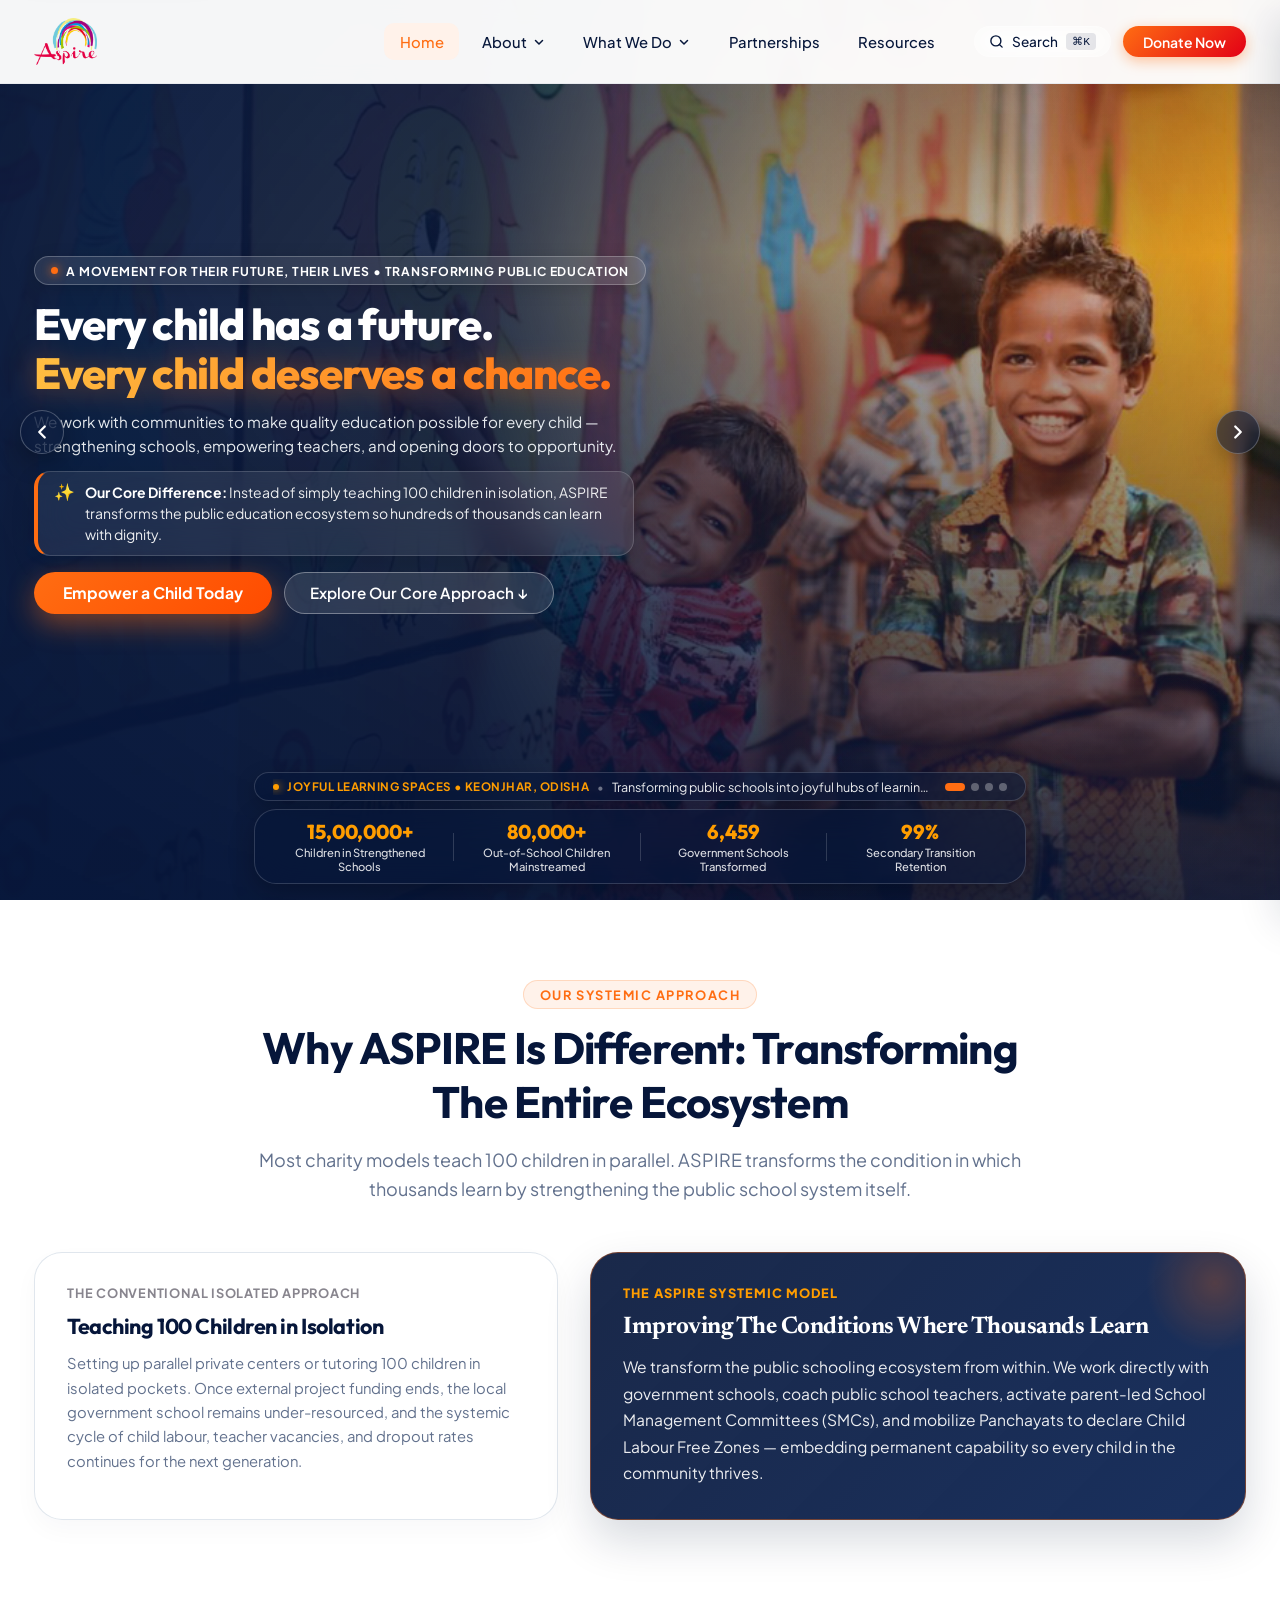
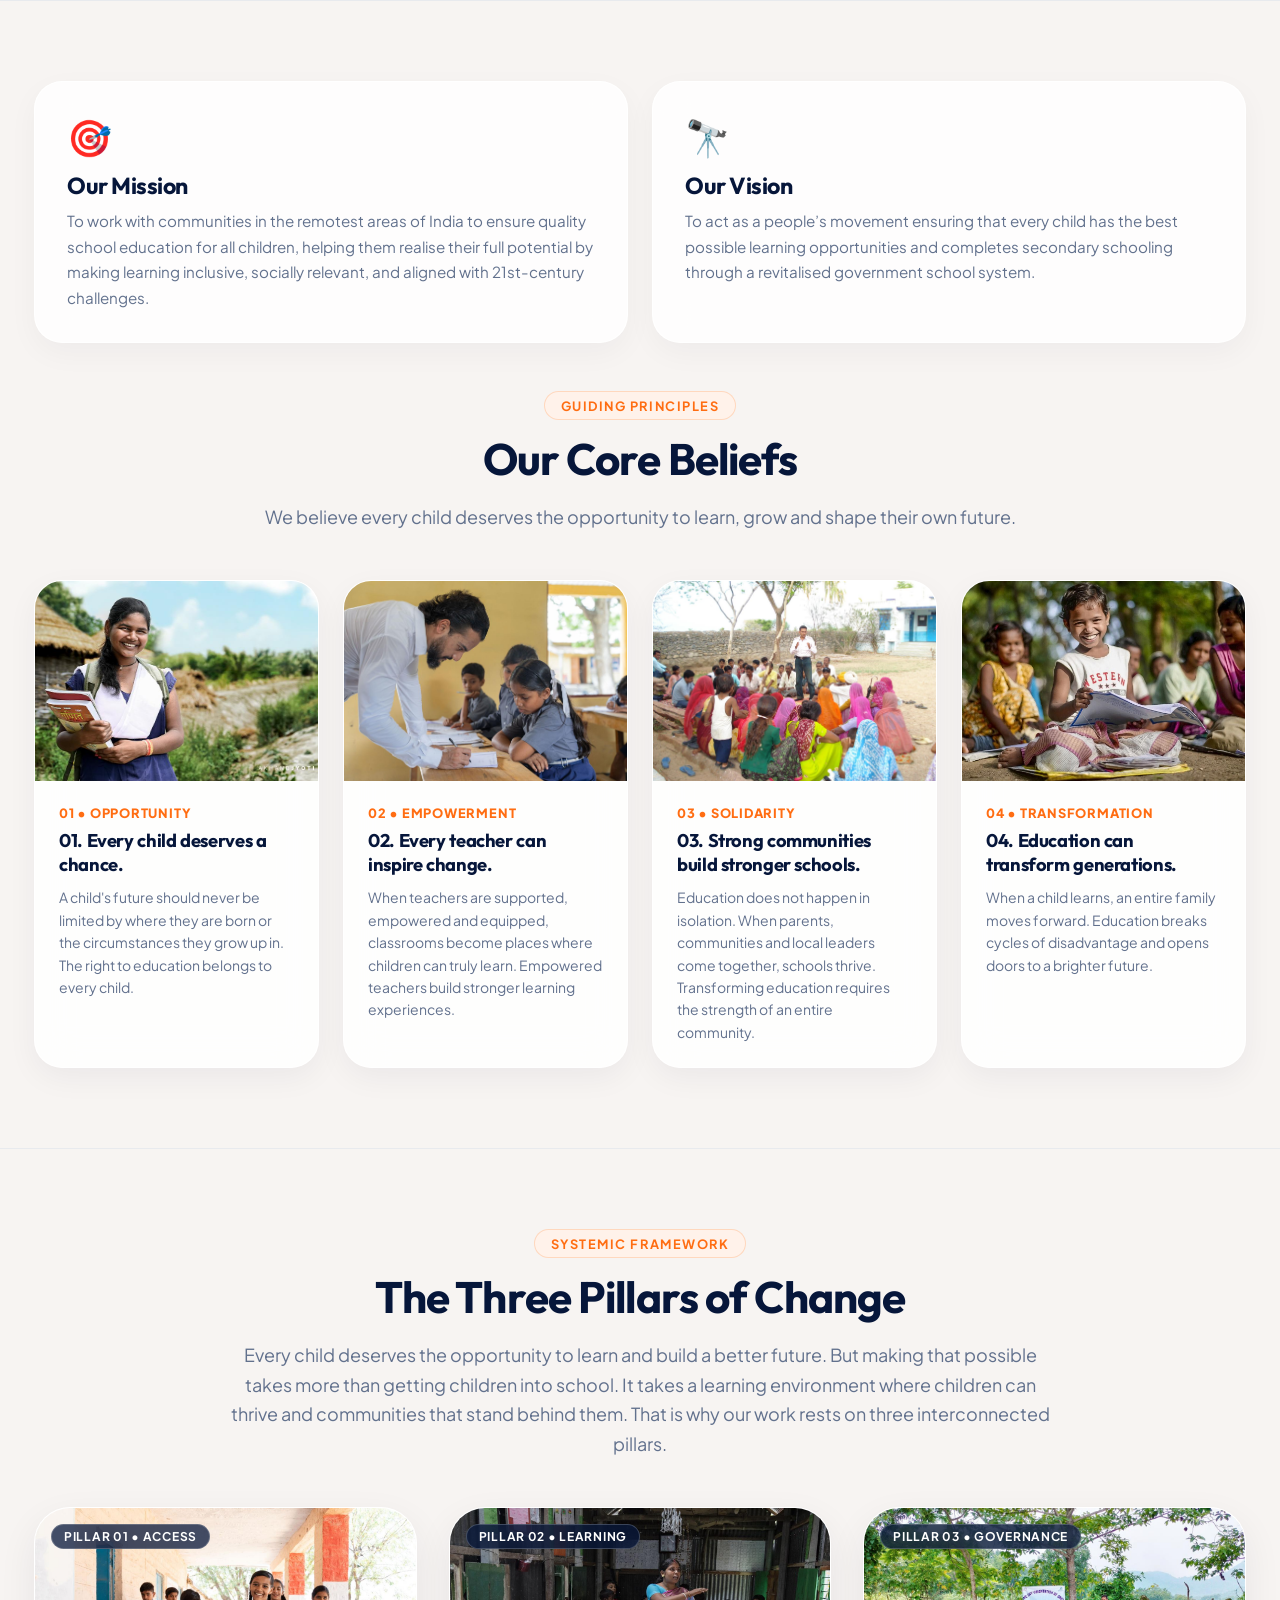
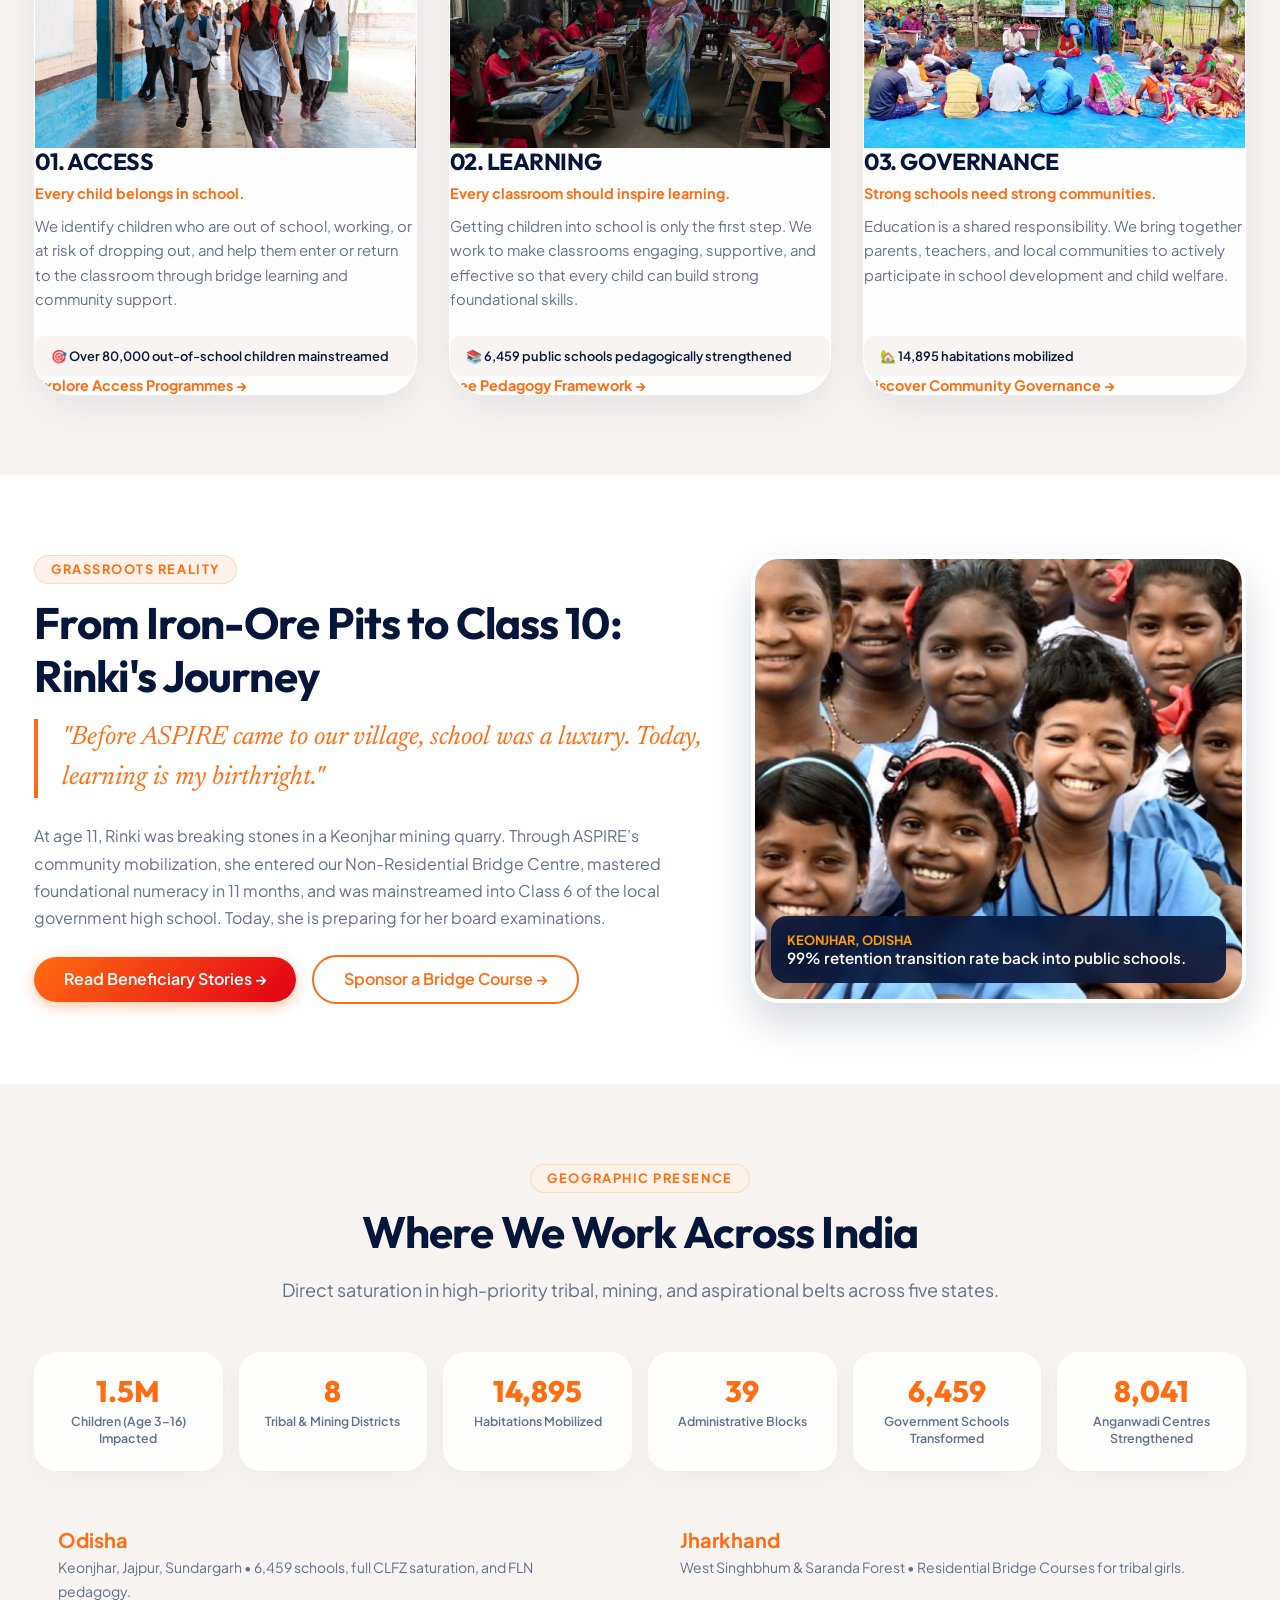
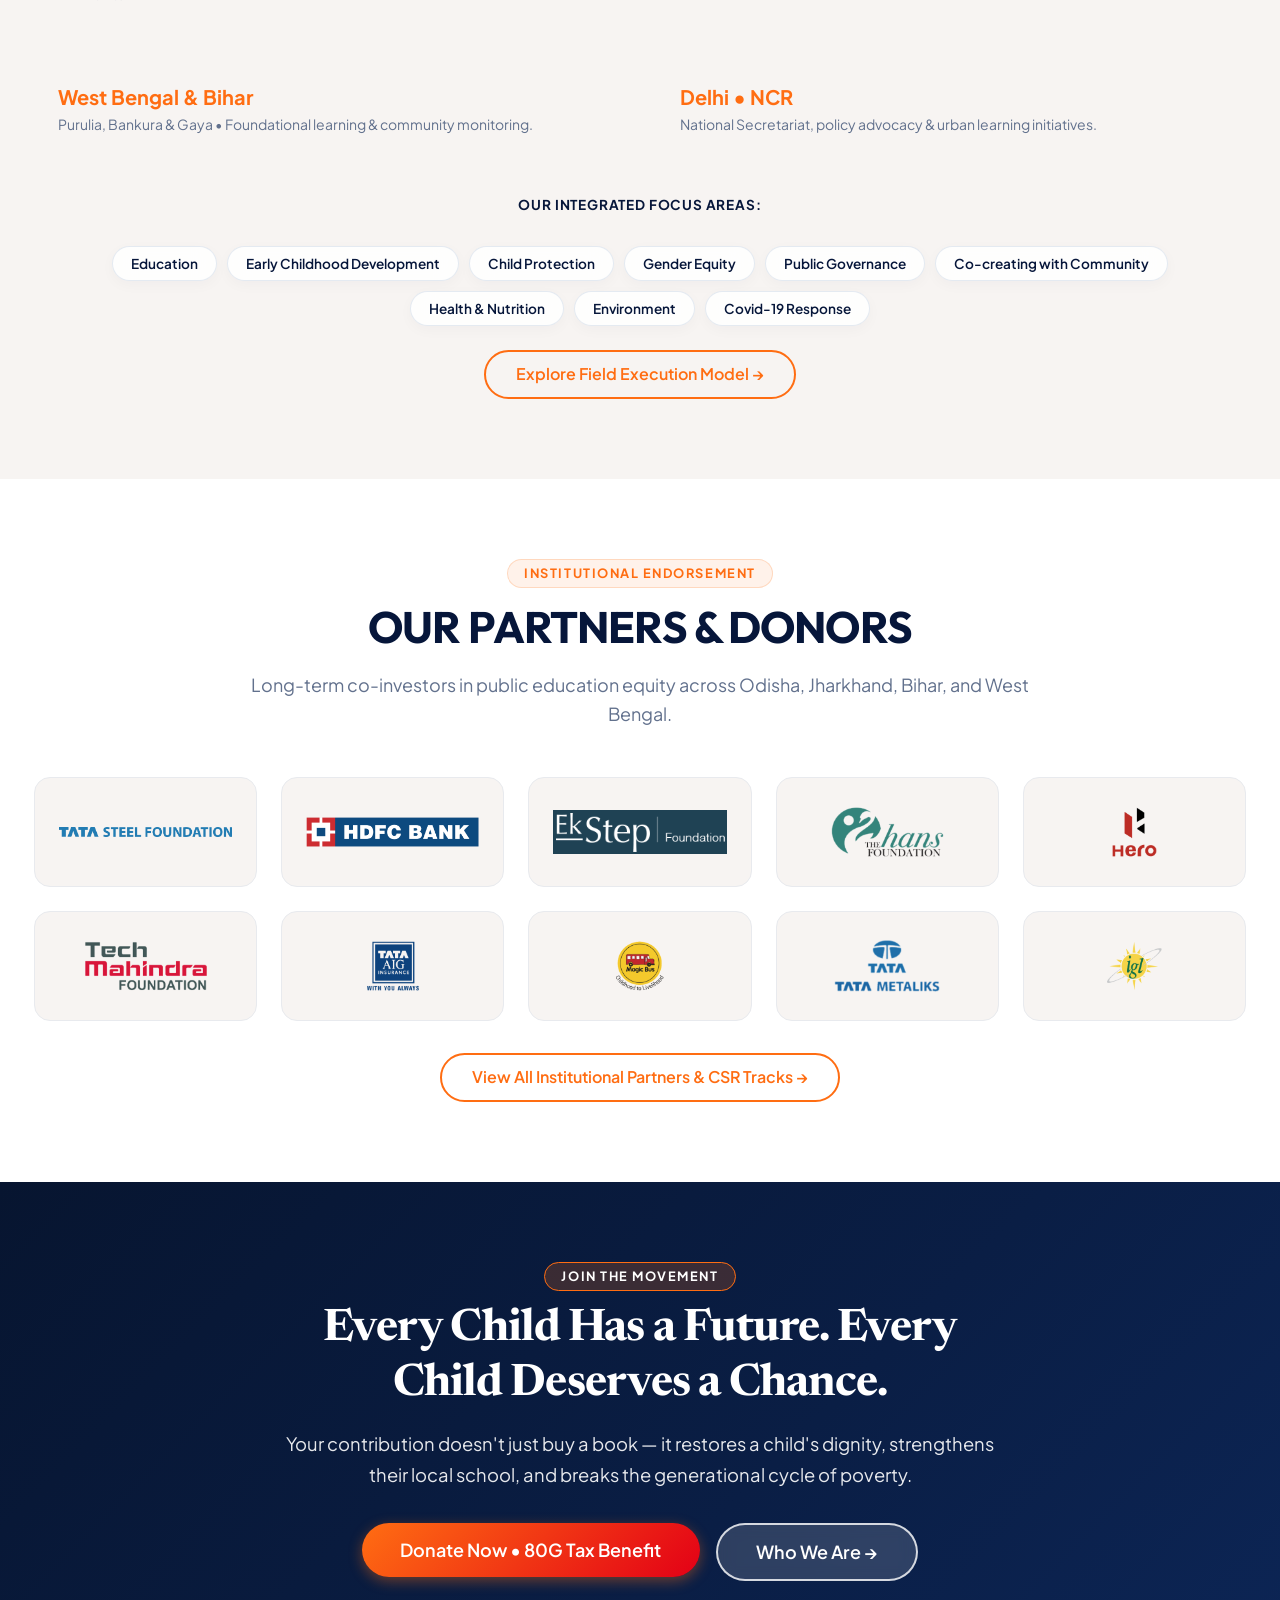
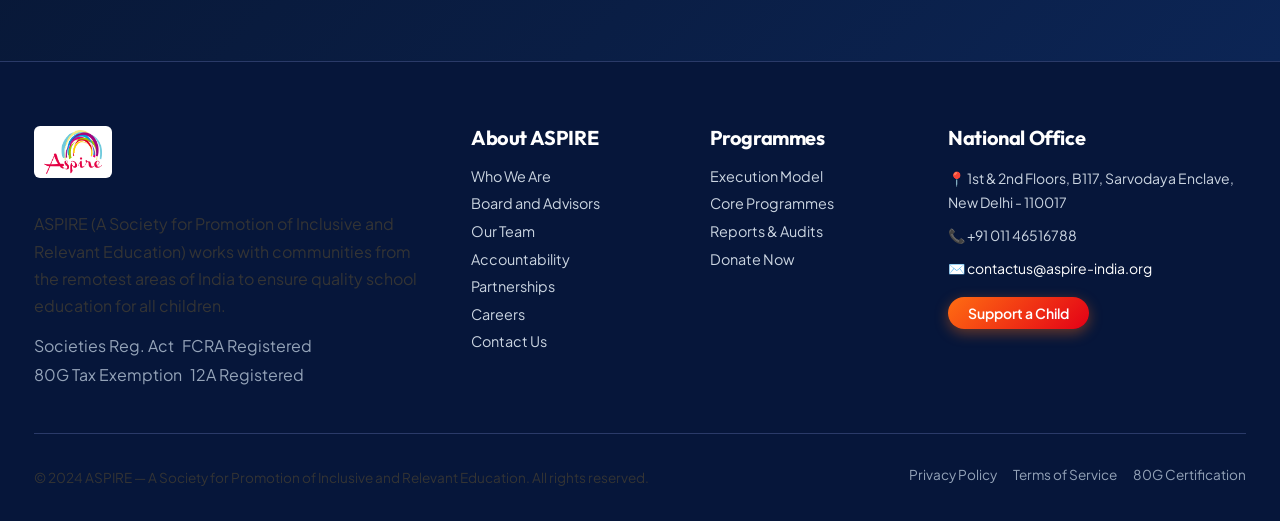
==== commit 07d341d5: "Add files via upload" ====
--- a/index.html
+++ b/index.html
@@ -17,7 +17,7 @@
   <link rel="preconnect" href="https://fonts.gstatic.com" crossorigin>
   <link href="https://fonts.googleapis.com/css2?family=Newsreader:ital,opsz,wght@0,6..72,400;0,6..72,600;1,6..72,400;1,6..72,600&family=Outfit:wght@300;400;500;600;700;800;900&family=Plus+Jakarta+Sans:wght@300;400;500;600;700;800&display=swap" rel="stylesheet">
 
-  <link rel="stylesheet" href="css/styles.css?v=3.5">
+  <link rel="stylesheet" href="css/styles.css?v=5.0">
 </head>
 <body>
   <a href="#main-content" class="skip-to-content">Skip to main content</a>
@@ -200,33 +200,60 @@
   <!-- Main Content -->
   <main id="main-content">
     <!-- ====================================================================
-         SECTION 1: HERO (RESTORED BELOVED HOOK LINE + INSERTED MOVEMENT BADGE)
+         SECTION 1: FULL-SCREEN IMMERSIVE GLASSMORPHIC HERO (UNOBSTRUCTED FACES)
          ==================================================================== -->
-    <section class="hero-immersive" aria-label="Introduction to ASPIRE India">
-      <div class="container hero-split-grid">
-        <!-- Left Column: The Classic Authentic Hook Line & Systemic Promise -->
-        <div class="hero-content-wrap reveal">
+    <section class="hero-immersive-fullscreen" aria-label="Introduction to ASPIRE India">
+      <!-- Full-screen dynamic background slideshow layer highlighting joyful children -->
+      <div class="hero-bg-slider" id="hero-bg-slider">
+        <div class="hero-bg-slide is-active" style="background-image: url('images/hero-cover-1.jpg'); background-position: right 6% center;" data-index="0" role="img" aria-label="Smiling rural school boys in joyful classroom"></div>
+        <div class="hero-bg-slide" style="background-image: url('images/pillar-learning.jpg'); background-position: right 18% center;" data-index="1" role="img" aria-label="Teacher guiding active primary classroom"></div>
+        <div class="hero-bg-slide" style="background-image: url('images/pillar-access.jpg'); background-position: right 20% center;" data-index="2" role="img" aria-label="Happy children walking in school corridor"></div>
+        <div class="hero-bg-slide" style="background-image: url('images/belief-4.jpg'); background-position: right 25% center;" data-index="3" role="img" aria-label="Young girl smiling joyfully while reading book"></div>
+      </div>
+
+      <!-- Cinematic Multi-Layered Scrim & Atmospheric Vignette -->
+      <div class="hero-scrim-overlay" aria-hidden="true"></div>
+
+      <!-- Standard Left & Right Carousel Slide Arrows -->
+      <button class="hero-carousel-arrow hero-carousel-prev" id="hero-prev-btn" aria-label="Previous slide">
+        <svg width="22" height="22" viewBox="0 0 24 24" fill="none" stroke="currentColor" stroke-width="2.5" stroke-linecap="round" stroke-linejoin="round" aria-hidden="true">
+          <polyline points="15 18 9 12 15 6"></polyline>
+        </svg>
+      </button>
+      <button class="hero-carousel-arrow hero-carousel-next" id="hero-next-btn" aria-label="Next slide">
+        <svg width="22" height="22" viewBox="0 0 24 24" fill="none" stroke="currentColor" stroke-width="2.5" stroke-linecap="round" stroke-linejoin="round" aria-hidden="true">
+          <polyline points="9 18 15 12 9 6"></polyline>
+        </svg>
+      </button>
+
+      <!-- Hero Main Content Grid -->
+      <div class="container hero-container-layout">
+        <!-- Left Column: Inspiring Proposition, Modern Typography, Dual CTAs -->
+        <div class="hero-content-column reveal">
           <div class="hero-pill-badge">
             <span class="pulse-dot"></span>
-            <span>A Movement for Their Future, Their Lives &bull; Transforming Public Education</span>
+            <span class="pill-text">A Movement for Their Future, Their Lives &bull; Transforming Public Education</span>
           </div>
 
           <h1 class="hero-title-main">
             Every child has a future.<br>
-            <span class="highlight">Every child deserves a chance.</span>
+            <span class="hero-title-highlight">Every child deserves a chance.</span>
           </h1>
 
           <p class="hero-lead-narrative">
             We work with communities to make quality education possible for every child — strengthening schools, empowering teachers, and opening doors to opportunity.
           </p>
 
-          <p style="font-size: 0.95rem; color: rgba(255,255,255,0.85); line-height: 1.6; margin-top: -1rem; margin-bottom: var(--space-8); max-width: 600px;">
-            <strong>Our Core Difference:</strong> Instead of simply teaching 100 children in isolation, ASPIRE transforms the public education ecosystem so hundreds of thousands can learn with dignity.
-          </p>
-
-          <div class="hero-actions">
+          <div class="hero-difference-chip">
+            <span class="chip-sparkle" aria-hidden="true">✨</span>
+            <p class="chip-text">
+              <strong>Our Core Difference:</strong> Instead of simply teaching 100 children in isolation, ASPIRE transforms the public education ecosystem so hundreds of thousands can learn with dignity.
+            </p>
+          </div>
+
+          <div class="hero-actions-row">
             <div class="donate-cta-wrap">
-              <a href="pages/donate.html" class="btn btn-primary btn-lg donate-cta" data-track="hero:donate_click">
+              <a href="pages/donate.html" class="btn btn-primary btn-lg hero-btn-donate donate-cta" data-track="hero:donate_click">
                 Empower a Child Today
                 <span class="donate-hover-badge" aria-hidden="true">
                   <img src="images/hero-banner-2.png" alt="Smiling child" class="child-avatar">
@@ -235,90 +262,58 @@
               </a>
             </div>
 
-            <a href="#why-aspire" class="btn btn-outline-white btn-lg" data-track="hero:explore_click">
+            <a href="#why-aspire" class="btn btn-glass-hero btn-lg" data-track="hero:explore_click">
               Explore Our Core Approach &darr;
             </a>
           </div>
-
-          <!-- Grassroots Metrics Strip -->
-          <div class="hero-stat-ribbon">
-            <div class="hero-ribbon-item">
-              <div class="ribbon-num" data-target="1200000">12,00,000+</div>
-              <div class="ribbon-label">Children in Strengthened Schools</div>
-            </div>
-            <div class="hero-ribbon-item">
-              <div class="ribbon-num" data-target="80000">80,000+</div>
-              <div class="ribbon-label">Out-of-School Children Mainstreamed</div>
-            </div>
-            <div class="hero-ribbon-item">
-              <div class="ribbon-num" data-target="6400">6,400+</div>
-              <div class="ribbon-label">Government Schools Transformed</div>
-            </div>
-            <div class="hero-ribbon-item">
-              <div class="ribbon-num">99%</div>
-              <div class="ribbon-label">Secondary Transition Retention</div>
-            </div>
-          </div>
-        </div>
-
-        <!-- Right Column: Interactive Story Slideshow (Glassmorphic) -->
-        <div class="hero-slideshow-wrap reveal">
-          <div class="hero-slideshow-card">
-            <div class="hero-slide-viewport" id="hero-slides">
-              <!-- Slide 1 -->
-              <div class="hero-slide-item is-active" data-index="0">
-                <img src="images/hero-banner-1.png" alt="Rural children attending joyful learning session in Odisha">
-                <div class="hero-slide-caption">
-                  <span class="slide-tag">Odisha &bull; Universal Access</span>
-                  <p class="slide-text">Eradicating child labour in mining belts through community-led village vigilance.</p>
-                </div>
-              </div>
-
-              <!-- Slide 2 -->
-              <div class="hero-slide-item" data-index="1">
-                <img src="images/hero-banner-2.png" alt="Classroom learning with child-centric foundational kits">
-                <div class="hero-slide-caption">
-                  <span class="slide-tag">Foundational Learning (FLN)</span>
-                  <p class="slide-text">Activity-based math and bilingual readers ensuring no child falls behind in primary school.</p>
-                </div>
-              </div>
-
-              <!-- Slide 3 -->
-              <div class="hero-slide-item" data-index="2">
-                <img src="images/hero-banner-3.png" alt="Girls studying in Saranda Residential Bridge Course">
-                <div class="hero-slide-caption">
-                  <span class="slide-tag">Jharkhand &bull; Saranda Forest</span>
-                  <p class="slide-text">Residential bridge courses empowering 1st-generation tribal girls into Class 10.</p>
-                </div>
-              </div>
-
-              <!-- Slide 4 -->
-              <div class="hero-slide-item" data-index="3">
-                <img src="images/hero-banner-4.png" alt="Government school teachers participating in pedagogy workshop">
-                <div class="hero-slide-caption">
-                  <span class="slide-tag">Strengthening Public Schools</span>
-                  <p class="slide-text">Collaborating with state education departments to coach teachers across 6,400+ schools.</p>
-                </div>
-              </div>
-            </div>
-
-            <!-- Slide Controls -->
-            <div class="hero-slide-controls">
-              <div class="hero-slide-dots" id="hero-dots">
-                <button class="hero-dot-btn is-active" data-slide="0" aria-label="Slide 1"></button>
-                <button class="hero-dot-btn" data-slide="1" aria-label="Slide 2"></button>
-                <button class="hero-dot-btn" data-slide="2" aria-label="Slide 3"></button>
-                <button class="hero-dot-btn" data-slide="3" aria-label="Slide 4"></button>
-              </div>
-
-              <div class="hero-slide-nav-btns">
-                <button class="hero-nav-arrow" id="hero-prev-btn" aria-label="Previous slide">&larr;</button>
-                <button class="hero-nav-arrow" id="hero-next-btn" aria-label="Next slide">&rarr;</button>
-              </div>
-            </div>
-          </div>
-        </div>
-      </div>
+        </div>
+
+        <!-- Right Stage: Completely open and clear for children's smiling faces (no obstructive stamp) -->
+        <div class="hero-stage-open" aria-hidden="true"></div>
+      </div>
+
+      <!-- Bottom Zone: Slide Caption One-Liner Strip + Floating Glassmorphic Impact Numbers Dock -->
+      <div class="container hero-bottom-zone reveal">
+        <!-- Slide Narrative One-Liner with Dots Navigation -->
+        <div class="hero-caption-strip">
+          <div class="caption-text-group">
+            <span class="caption-live-dot" aria-hidden="true"></span>
+            <span class="caption-location" id="hero-story-location">Joyful Learning Spaces &bull; Keonjhar, Odisha</span>
+            <span class="caption-divider" aria-hidden="true">&bull;</span>
+            <span class="caption-narrative" id="hero-story-caption">Transforming public schools into joyful hubs of learning where children discover their potential.</span>
+          </div>
+          <div class="caption-dots-group" id="hero-bg-dots" role="tablist" aria-label="Slideshow scene selector">
+            <button class="scene-dot is-active" data-slide="0" aria-label="Scene 1: Joyful Classrooms"></button>
+            <button class="scene-dot" data-slide="1" aria-label="Scene 2: Foundational Learning"></button>
+            <button class="scene-dot" data-slide="2" aria-label="Scene 3: Universal Access"></button>
+            <button class="scene-dot" data-slide="3" aria-label="Scene 4: Child Agency"></button>
+          </div>
+        </div>
+
+        <!-- Floating Glassmorphic Impact Dock (Bottom Numbers Strip) -->
+        <div class="hero-glass-dock">
+          <div class="hero-dock-item">
+            <div class="dock-number" data-count-target="1500000" data-count-suffix="+">15,00,000+</div>
+            <div class="dock-label">Children in Strengthened Schools</div>
+          </div>
+          <div class="hero-dock-divider" aria-hidden="true"></div>
+          <div class="hero-dock-item">
+            <div class="dock-number" data-count-target="80000" data-count-suffix="+">80,000+</div>
+            <div class="dock-label">Out-of-School Children Mainstreamed</div>
+          </div>
+          <div class="hero-dock-divider" aria-hidden="true"></div>
+          <div class="hero-dock-item">
+            <div class="dock-number" data-count-target="6459" data-count-suffix="">6,459</div>
+            <div class="dock-label">Government Schools Transformed</div>
+          </div>
+          <div class="hero-dock-divider" aria-hidden="true"></div>
+          <div class="hero-dock-item">
+            <div class="dock-number">99%</div>
+            <div class="dock-label">Secondary Transition Retention</div>
+          </div>
+        </div>
+      </div>
+    </section>
     </section>
 
     <!-- ====================================================================
@@ -815,14 +810,9 @@
         <button class="search-close-btn" id="search-close-btn" aria-label="Close search">&times;</button>
       </div>
       <div class="search-results-container" id="search-results-list">
-        <!-- Results dynamically populated by js/main.js -->
-      </div>
-    </div>
-  </div>
-
-  <button class="back-to-top" aria-label="Back to top">&uarr;</button>
+        <!-- Results dynamically populated by js/main.js?v=5.0"back-to-top" aria-label="Back to top">&uarr;</button>
 
   <!-- Interactive JavaScript Controller -->
-  <script src="js/main.js?v=3.5" defer></script>
+  <script src="js/main.js?v=5.0" defer></script>
 </body>
 </html>
--- a/css/styles.css
+++ b/css/styles.css
@@ -402,11 +402,15 @@
 .nav-list {
   display: flex;
   align-items: center;
+  list-style: none;
+  margin: 0;
+  padding: 0;
   gap: var(--space-2);
 }
 
 .nav-item {
   position: relative;
+  list-style: none;
 }
 
 .nav-link {
@@ -637,198 +641,363 @@
 }
 
 /* --------------------------------------------------------------------------
-   7. DYNAMIC SPLIT HERO WITH EMBEDDED SLIDESHOW & FULL CONTAINER WIDTH
+   7. FULL-SCREEN IMMERSIVE GLASSMORPHIC HERO WITH CINEMATIC ATMOSPHERE
    -------------------------------------------------------------------------- */
-.hero-immersive {
+.hero-immersive-fullscreen {
   position: relative;
-  min-height: 86vh;
-  display: flex;
-  align-items: center;
-  background: radial-gradient(circle at 75% 20%, rgba(255, 109, 18, 0.08) 0%, transparent 45%),
-              linear-gradient(135deg, #071530 0%, #0a1e45 60%, #0c2555 100%);
+  min-height: 100vh;
+  display: flex;
+  flex-direction: column;
+  justify-content: space-between;
+  padding-top: calc(var(--header-height) + 1.25rem);
+  padding-bottom: 1rem;
+  overflow: hidden;
   color: #ffffff;
-  padding-top: calc(var(--header-height) + var(--space-8));
-  padding-bottom: var(--space-12);
+}
+
+/* Background Full-Screen Slideshow */
+.hero-bg-slider {
+  position: absolute;
+  inset: 0;
+  width: 100%;
+  height: 100%;
+  z-index: 1;
   overflow: hidden;
 }
 
-.hero-overlay {
-  display: none;
-}
-
-.hero-split-grid {
+.hero-bg-slide {
+  position: absolute;
+  inset: 0;
+  width: 100%;
+  height: 100%;
+  background-size: cover;
+  background-position: center center;
+  background-repeat: no-repeat;
+  opacity: 0;
+  transform: scale(1.04);
+  transition: opacity 1.2s cubic-bezier(0.4, 0, 0.2, 1), transform 1.4s cubic-bezier(0.4, 0, 0.2, 1);
+  will-change: opacity, transform;
+}
+
+.hero-bg-slide.is-active {
+  opacity: 1;
+  transform: scale(1);
+}
+
+/* Multi-Layered Scrim & Atmospheric Gradient Mesh - Luminous & Unobstructed */
+.hero-scrim-overlay {
+  position: absolute;
+  inset: 0;
+  z-index: 2;
+  background: 
+    linear-gradient(90deg, 
+      rgba(6, 22, 58, 0.96) 0%, 
+      rgba(6, 22, 58, 0.88) 36%, 
+      rgba(6, 22, 58, 0.42) 62%, 
+      rgba(6, 22, 58, 0.08) 100%),
+    radial-gradient(circle at 80% 30%, rgba(255, 109, 18, 0.16) 0%, transparent 45%),
+    linear-gradient(180deg, rgba(6, 22, 58, 0.35) 0%, transparent 28%, rgba(6, 22, 58, 0.85) 100%);
+  pointer-events: none;
+}
+
+/* Standard Left & Right Carousel Slide Arrows */
+.hero-carousel-arrow {
+  position: absolute;
+  top: 48%;
+  transform: translateY(-50%);
+  width: 44px;
+  height: 44px;
+  border-radius: 50%;
+  background: rgba(6, 22, 58, 0.55);
+  backdrop-filter: blur(16px);
+  -webkit-backdrop-filter: blur(16px);
+  border: 1px solid rgba(255, 255, 255, 0.25);
+  color: #ffffff;
+  display: flex;
+  align-items: center;
+  justify-content: center;
+  cursor: pointer;
+  z-index: 10;
+  transition: all var(--transition-fast);
+  box-shadow: 0 8px 24px rgba(0, 0, 0, 0.3);
+  padding: 0;
+}
+
+.hero-carousel-arrow:hover {
+  background: var(--brand-primary);
+  border-color: var(--brand-primary);
+  transform: translateY(-50%) scale(1.08);
+  box-shadow: 0 10px 28px rgba(255, 109, 18, 0.5);
+  color: #ffffff;
+}
+
+.hero-carousel-prev {
+  left: 20px;
+}
+
+.hero-carousel-next {
+  right: 20px;
+}
+
+@media (max-width: 900px) {
+  .hero-carousel-arrow {
+    display: none;
+  }
+}
+
+/* Container Layout - Perfectly Balanced */
+.hero-container-layout {
+  position: relative;
+  z-index: 3;
   display: grid;
   grid-template-columns: 1fr;
-  gap: var(--space-10);
-  align-items: center;
-  position: relative;
-  z-index: 2;
+  gap: var(--space-6);
+  align-items: center;
+  flex: 1;
+  padding-top: var(--space-2);
 }
 
 @media (min-width: 1024px) {
-  .hero-split-grid {
-    grid-template-columns: 1.15fr 0.95fr;
-    gap: var(--space-12);
+  .hero-container-layout {
+    grid-template-columns: minmax(540px, 640px) 1fr;
+    gap: var(--space-8);
   }
 }
 
-.hero-content-wrap {
-  position: relative;
-  z-index: 2;
-}
-
+.hero-content-column {
+  max-width: 640px;
+}
+
+/* Movement Pill Badge */
 .hero-pill-badge {
   display: inline-flex;
   align-items: center;
-  gap: 0.6rem;
-  background: rgba(255, 109, 18, 0.15);
-  border: 1px solid rgba(255, 109, 18, 0.5);
+  gap: 0.5rem;
+  background: rgba(255, 255, 255, 0.1);
+  border: 1px solid rgba(255, 255, 255, 0.24);
   color: #ffffff;
-  padding: 0.45rem 1.25rem;
+  padding: 0.35rem 1rem;
   border-radius: var(--radius-full);
-  font-size: 0.825rem;
+  font-size: 0.76rem;
   font-weight: 700;
   text-transform: uppercase;
-  letter-spacing: 0.08em;
-  margin-bottom: var(--space-6);
-  backdrop-filter: blur(12px);
+  letter-spacing: 0.07em;
+  margin-bottom: 0.85rem;
+  backdrop-filter: blur(16px);
+  -webkit-backdrop-filter: blur(16px);
+  box-shadow: 0 4px 18px rgba(0, 0, 0, 0.15);
 }
 
 .hero-pill-badge span.pulse-dot {
-  width: 8px;
-  height: 8px;
+  width: 7px;
+  height: 7px;
   background: #ff6d12;
   border-radius: 50%;
   box-shadow: 0 0 10px #ff6d12;
   animation: pulse 1.8s infinite;
 }
 
-@keyframes pulse {
-  0% { transform: scale(0.9); opacity: 0.8; }
-  50% { transform: scale(1.3); opacity: 1; }
-  100% { transform: scale(0.9); opacity: 0.8; }
-}
-
+/* Headline: Bold Modern Geometric Hierarchy */
 .hero-title-main {
+  font-family: var(--font-heading);
+  font-size: clamp(2rem, 3.4vw, 3.25rem);
+  font-weight: 800;
+  line-height: 1.14;
+  letter-spacing: -0.025em;
   color: #ffffff;
-  font-family: var(--font-serif);
-  font-size: clamp(2.3rem, 4.4vw + 0.8rem, 3.9rem);
-  line-height: 1.18;
-  margin-bottom: var(--space-5);
-  font-weight: 700;
-  letter-spacing: -0.02em;
-}
-
-.hero-title-main span.highlight {
-  color: var(--brand-gold);
-  font-style: italic;
-  font-weight: 700;
-}
-
+  margin-bottom: 0.75rem;
+}
+
+.hero-title-highlight {
+  display: inline-block;
+  background: linear-gradient(135deg, #ffc043 0%, #ff6d12 100%);
+  -webkit-background-clip: text;
+  -webkit-text-fill-color: transparent;
+  filter: drop-shadow(0 2px 14px rgba(255, 109, 18, 0.4));
+}
+
+/* Lead Narrative */
 .hero-lead-narrative {
-  font-size: clamp(1.05rem, 1.3vw + 0.4rem, 1.25rem);
-  line-height: 1.7;
+  font-size: clamp(0.95rem, 1.05vw, 1.1rem);
+  line-height: 1.55;
+  color: rgba(241, 245, 249, 0.95);
+  margin-bottom: 0.85rem;
+  max-width: 600px;
+  font-weight: 400;
+}
+
+/* Core Difference Glassmorphic Chip */
+.hero-difference-chip {
+  display: flex;
+  align-items: flex-start;
+  gap: 10px;
+  background: rgba(255, 255, 255, 0.08);
+  backdrop-filter: blur(18px);
+  -webkit-backdrop-filter: blur(18px);
+  border: 1px solid rgba(255, 255, 255, 0.16);
+  border-left: 4px solid var(--brand-primary);
+  border-radius: var(--radius-lg);
+  padding: 0.65rem 1rem;
+  margin-bottom: 1rem;
+  max-width: 600px;
+  box-shadow: 0 8px 24px rgba(0, 0, 0, 0.12);
+}
+
+.hero-difference-chip .chip-sparkle {
+  font-size: 1.05rem;
+  line-height: 1.2;
+}
+
+.hero-difference-chip .chip-text {
+  font-size: 0.875rem;
+  line-height: 1.48;
   color: rgba(255, 255, 255, 0.92);
-  margin-bottom: var(--space-8);
-  max-width: 640px;
-}
-
-.hero-lead-narrative strong {
+  margin: 0;
+}
+
+.hero-difference-chip strong {
   color: #ffffff;
   font-weight: 700;
 }
 
-.hero-actions {
+/* Actions Row */
+.hero-actions-row {
   display: flex;
   flex-wrap: wrap;
-  gap: var(--space-4);
-  align-items: center;
-  margin-bottom: var(--space-10);
-}
-
-/* Interactive Story Slide Showcase with Glassmorphism */
-.hero-slideshow-card {
+  gap: 0.75rem;
+  align-items: center;
+  margin-bottom: 0;
+}
+
+.btn-primary.hero-btn-donate {
+  background: linear-gradient(135deg, #ff6d12 0%, #ff4b00 100%);
+  border-radius: var(--radius-full);
+  padding: 0.8rem 1.8rem;
+  font-size: 0.985rem;
+  font-weight: 700;
+  box-shadow: 0 10px 28px rgba(255, 109, 18, 0.45);
+  transition: all var(--transition-normal);
+  color: #ffffff;
+  display: inline-flex;
+  align-items: center;
+  justify-content: center;
+  border: none;
+}
+
+.btn-primary.hero-btn-donate:hover {
+  transform: translateY(-2px);
+  box-shadow: 0 14px 34px rgba(255, 109, 18, 0.6);
+  background: linear-gradient(135deg, #ff7e2e 0%, #ff5d12 100%);
+}
+
+.btn-glass-hero {
+  display: inline-flex;
+  align-items: center;
+  justify-content: center;
+  background: rgba(255, 255, 255, 0.12);
+  backdrop-filter: blur(16px);
+  -webkit-backdrop-filter: blur(16px);
+  border: 1px solid rgba(255, 255, 255, 0.35);
+  color: #ffffff;
+  border-radius: var(--radius-full);
+  padding: 0.8rem 1.6rem;
+  font-size: 0.95rem;
+  font-weight: 600;
+  transition: all var(--transition-normal);
+  text-decoration: none;
+}
+
+.btn-glass-hero:hover {
+  background: rgba(255, 255, 255, 0.22);
+  border-color: rgba(255, 255, 255, 0.6);
+  transform: translateY(-2px);
+  color: #ffffff;
+}
+
+.hero-stage-open {
+  min-height: 20px;
+}
+
+/* Bottom Zone: Single-Line Narrative Strip + Concise Impact Numbers Dock */
+.hero-bottom-zone {
   position: relative;
-  background: rgba(255, 255, 255, 0.08);
-  border: 1px solid rgba(255, 255, 255, 0.18);
-  border-radius: var(--radius-3xl);
-  padding: var(--space-4);
-  backdrop-filter: blur(20px);
-  -webkit-backdrop-filter: blur(20px);
-  box-shadow: 0 30px 60px -15px rgba(0, 0, 0, 0.45);
-}
-
-.hero-slide-viewport {
-  position: relative;
-  width: 100%;
-  height: 380px;
-  border-radius: var(--radius-xl);
+  z-index: 3;
+  margin-top: 0.85rem;
+  display: flex;
+  flex-direction: column;
+  gap: 0.5rem;
+  max-width: 820px;
+}
+
+/* Slim Slide Narrative One-Liner with Dot Selector */
+.hero-caption-strip {
+  display: flex;
+  align-items: center;
+  justify-content: space-between;
+  gap: 0.85rem;
+  background: rgba(6, 22, 58, 0.55);
+  backdrop-filter: blur(18px);
+  -webkit-backdrop-filter: blur(18px);
+  border: 1px solid rgba(255, 255, 255, 0.16);
+  border-radius: var(--radius-full);
+  padding: 0.35rem 1.15rem;
+  box-shadow: 0 6px 20px rgba(0, 0, 0, 0.2);
+}
+
+.caption-text-group {
+  display: flex;
+  align-items: center;
+  gap: 8px;
+  font-size: 0.785rem;
+  color: rgba(255, 255, 255, 0.92);
   overflow: hidden;
-}
-
-.hero-slide-item {
-  position: absolute;
-  inset: 0;
-  opacity: 0;
-  visibility: hidden;
-  transition: opacity 0.8s ease, transform 0.8s ease;
-  transform: scale(1.04);
-}
-
-.hero-slide-item.is-active {
-  opacity: 1;
-  visibility: visible;
-  transform: scale(1);
-}
-
-.hero-slide-item img {
-  width: 100%;
-  height: 100%;
-  object-fit: cover;
-}
-
-.hero-slide-caption {
-  position: absolute;
-  bottom: 0;
-  left: 0;
-  right: 0;
-  padding: var(--space-6) var(--space-6) var(--space-4);
-  background: linear-gradient(to top, rgba(6, 22, 58, 0.95) 0%, rgba(6, 22, 58, 0.7) 60%, transparent 100%);
-  color: #ffffff;
-}
-
-.hero-slide-caption .slide-tag {
-  font-size: 0.75rem;
+  white-space: nowrap;
+  text-overflow: ellipsis;
+  min-width: 0;
+}
+
+.caption-live-dot {
+  width: 6px;
+  height: 6px;
+  background: var(--brand-gold);
+  border-radius: 50%;
+  box-shadow: 0 0 8px var(--brand-gold);
+  flex-shrink: 0;
+  animation: pulse 1.8s infinite;
+}
+
+.caption-location {
   font-weight: 700;
+  color: var(--brand-gold);
+  letter-spacing: 0.04em;
   text-transform: uppercase;
-  letter-spacing: 0.06em;
-  color: var(--brand-primary);
-  margin-bottom: 4px;
-  display: block;
-}
-
-.hero-slide-caption .slide-text {
-  font-size: 0.925rem;
-  line-height: 1.45;
-  color: rgba(255, 255, 255, 0.95);
-  margin-bottom: 0;
-}
-
-.hero-slide-controls {
-  display: flex;
-  align-items: center;
-  justify-content: space-between;
-  padding: var(--space-3) var(--space-2) 0;
-}
-
-.hero-slide-dots {
-  display: flex;
-  gap: 8px;
-}
-
-.hero-dot-btn {
-  width: 10px;
-  height: 10px;
+  font-size: 0.725rem;
+  flex-shrink: 0;
+}
+
+.caption-divider {
+  color: rgba(255, 255, 255, 0.4);
+  flex-shrink: 0;
+}
+
+.caption-narrative {
+  color: rgba(255, 255, 255, 0.92);
+  font-weight: 400;
+  overflow: hidden;
+  text-overflow: ellipsis;
+  white-space: nowrap;
+}
+
+.caption-dots-group {
+  display: flex;
+  align-items: center;
+  gap: 6px;
+  flex-shrink: 0;
+}
+
+.scene-dot {
+  width: 8px;
+  height: 8px;
   border-radius: 50%;
   background: rgba(255, 255, 255, 0.3);
   border: none;
@@ -837,64 +1006,69 @@
   padding: 0;
 }
 
-.hero-dot-btn.is-active {
-  width: 28px;
+.scene-dot.is-active {
+  width: 20px;
   border-radius: var(--radius-full);
   background: var(--brand-primary);
 }
 
-.hero-slide-nav-btns {
-  display: flex;
-  gap: 8px;
-}
-
-.hero-nav-arrow {
-  width: 32px;
-  height: 32px;
-  border-radius: 50%;
-  background: rgba(255, 255, 255, 0.12);
-  border: 1px solid rgba(255, 255, 255, 0.2);
-  color: #ffffff;
-  display: flex;
-  align-items: center;
-  justify-content: center;
-  cursor: pointer;
-  transition: all var(--transition-fast);
-}
-
-.hero-nav-arrow:hover {
-  background: var(--brand-primary);
-  border-color: var(--brand-primary);
-}
-
-/* Stat Ribbon on Hero */
-.hero-stat-ribbon {
+/* Concise Small-Box Glassmorphic Impact Dock (Early Version Styling) */
+.hero-glass-dock {
   display: grid;
   grid-template-columns: repeat(2, 1fr);
-  gap: var(--space-4);
-  margin-top: var(--space-8);
-  padding-top: var(--space-6);
-  border-top: 1px solid rgba(255, 255, 255, 0.18);
-}
-
-@media (min-width: 640px) {
-  .hero-stat-ribbon {
-    grid-template-columns: repeat(4, 1fr);
+  gap: 0.5rem;
+  background: rgba(6, 22, 58, 0.55);
+  backdrop-filter: blur(20px);
+  -webkit-backdrop-filter: blur(20px);
+  border: 1px solid rgba(255, 255, 255, 0.16);
+  border-radius: var(--radius-xl);
+  padding: 0.5rem 1rem;
+  box-shadow: 0 8px 24px rgba(0, 0, 0, 0.25);
+}
+
+@media (min-width: 768px) {
+  .hero-glass-dock {
+    grid-template-columns: 1fr auto 1fr auto 1fr auto 1fr;
+    align-items: center;
+    padding: 0.45rem 1.25rem;
+    gap: 0;
   }
 }
 
-.hero-ribbon-item .ribbon-num {
-  font-size: 1.85rem;
+.hero-dock-item {
+  text-align: center;
+  padding: 0.2rem 0.5rem;
+}
+
+.dock-number {
+  font-family: var(--font-heading);
+  font-size: 1.25rem;
   font-weight: 800;
   color: var(--brand-gold);
-  line-height: 1;
-  margin-bottom: 4px;
-}
-
-.hero-ribbon-item .ribbon-label {
-  font-size: 0.8rem;
+  line-height: 1.1;
+  margin-bottom: 2px;
+  letter-spacing: -0.01em;
+}
+
+.dock-label {
+  font-size: 0.7rem;
   color: rgba(255, 255, 255, 0.85);
-  line-height: 1.35;
+  line-height: 1.25;
+  font-weight: 500;
+}
+
+.hero-dock-divider {
+  display: none;
+}
+
+@media (min-width: 768px) {
+  .hero-dock-divider {
+    display: block;
+    width: 1px;
+    height: 28px;
+    background: rgba(255, 255, 255, 0.16);
+    margin: 0 0.5rem;
+  }
 }
 
 /* --------------------------------------------------------------------------
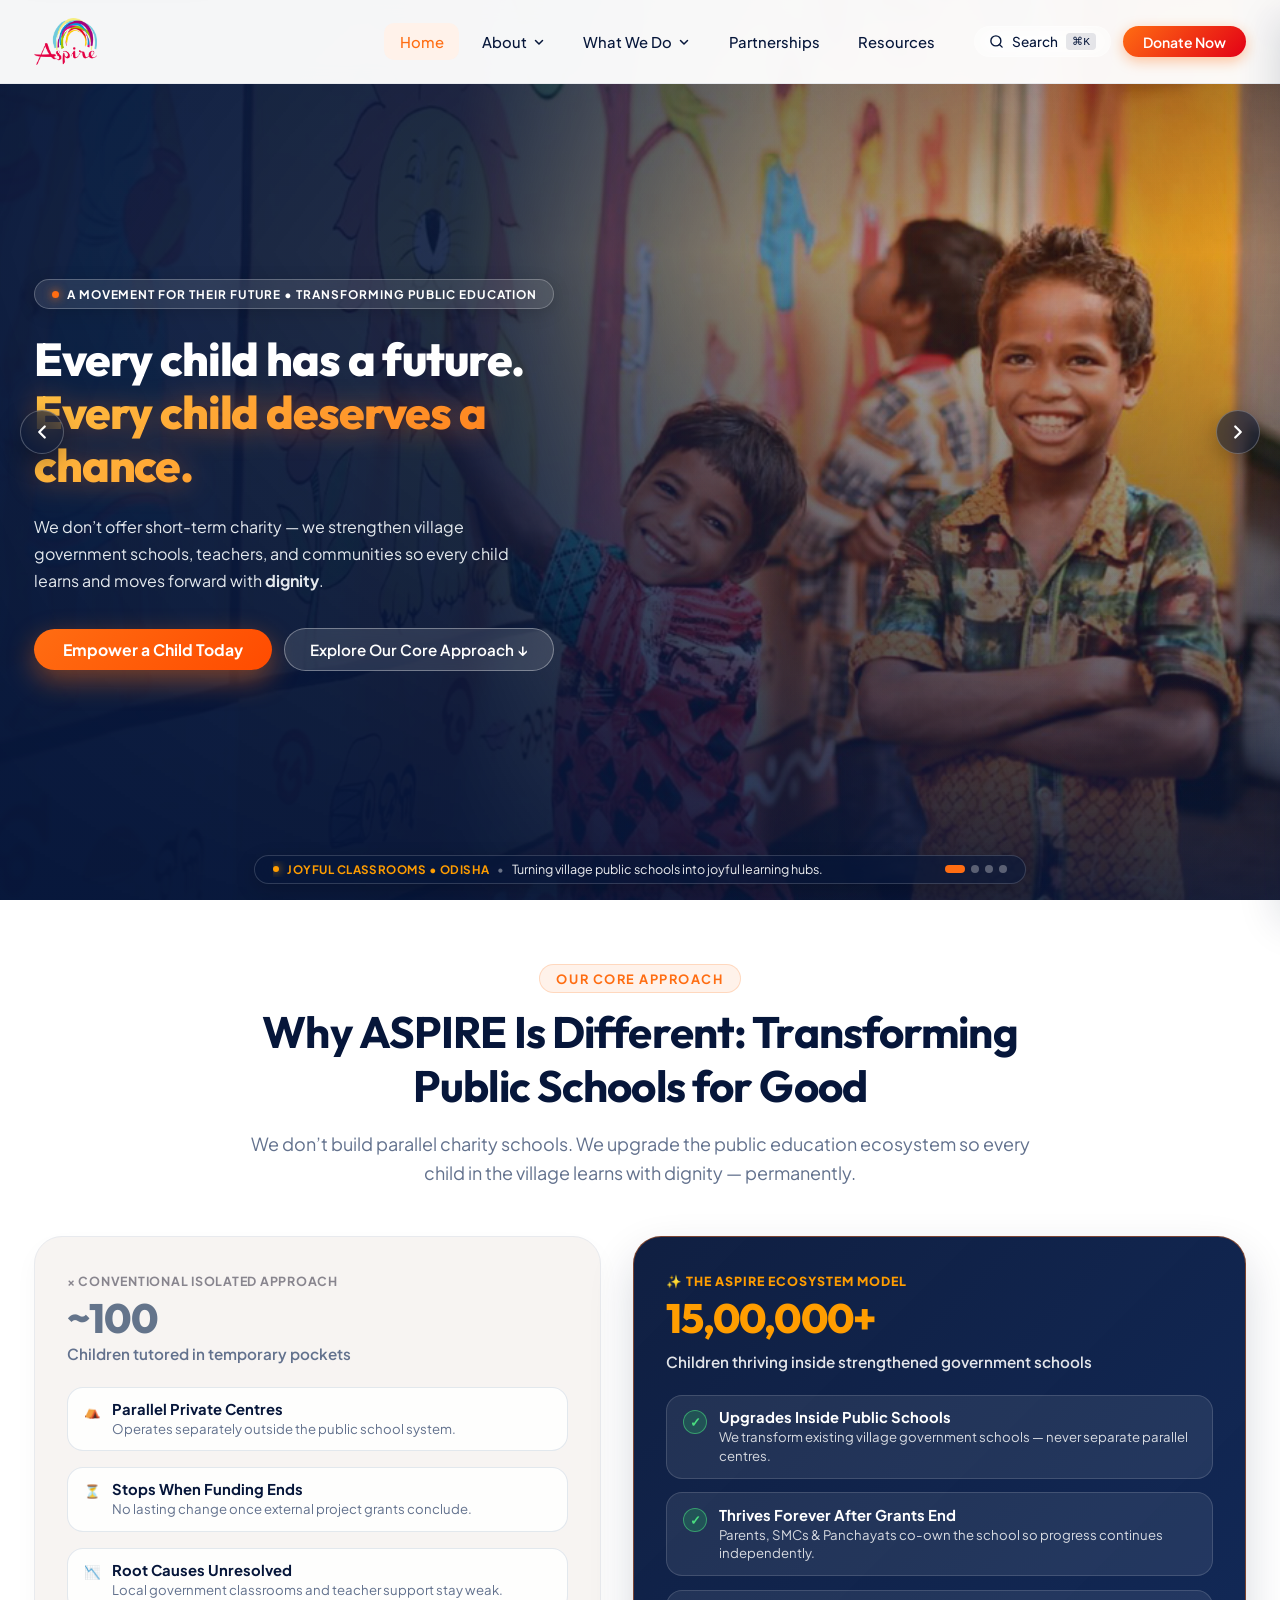
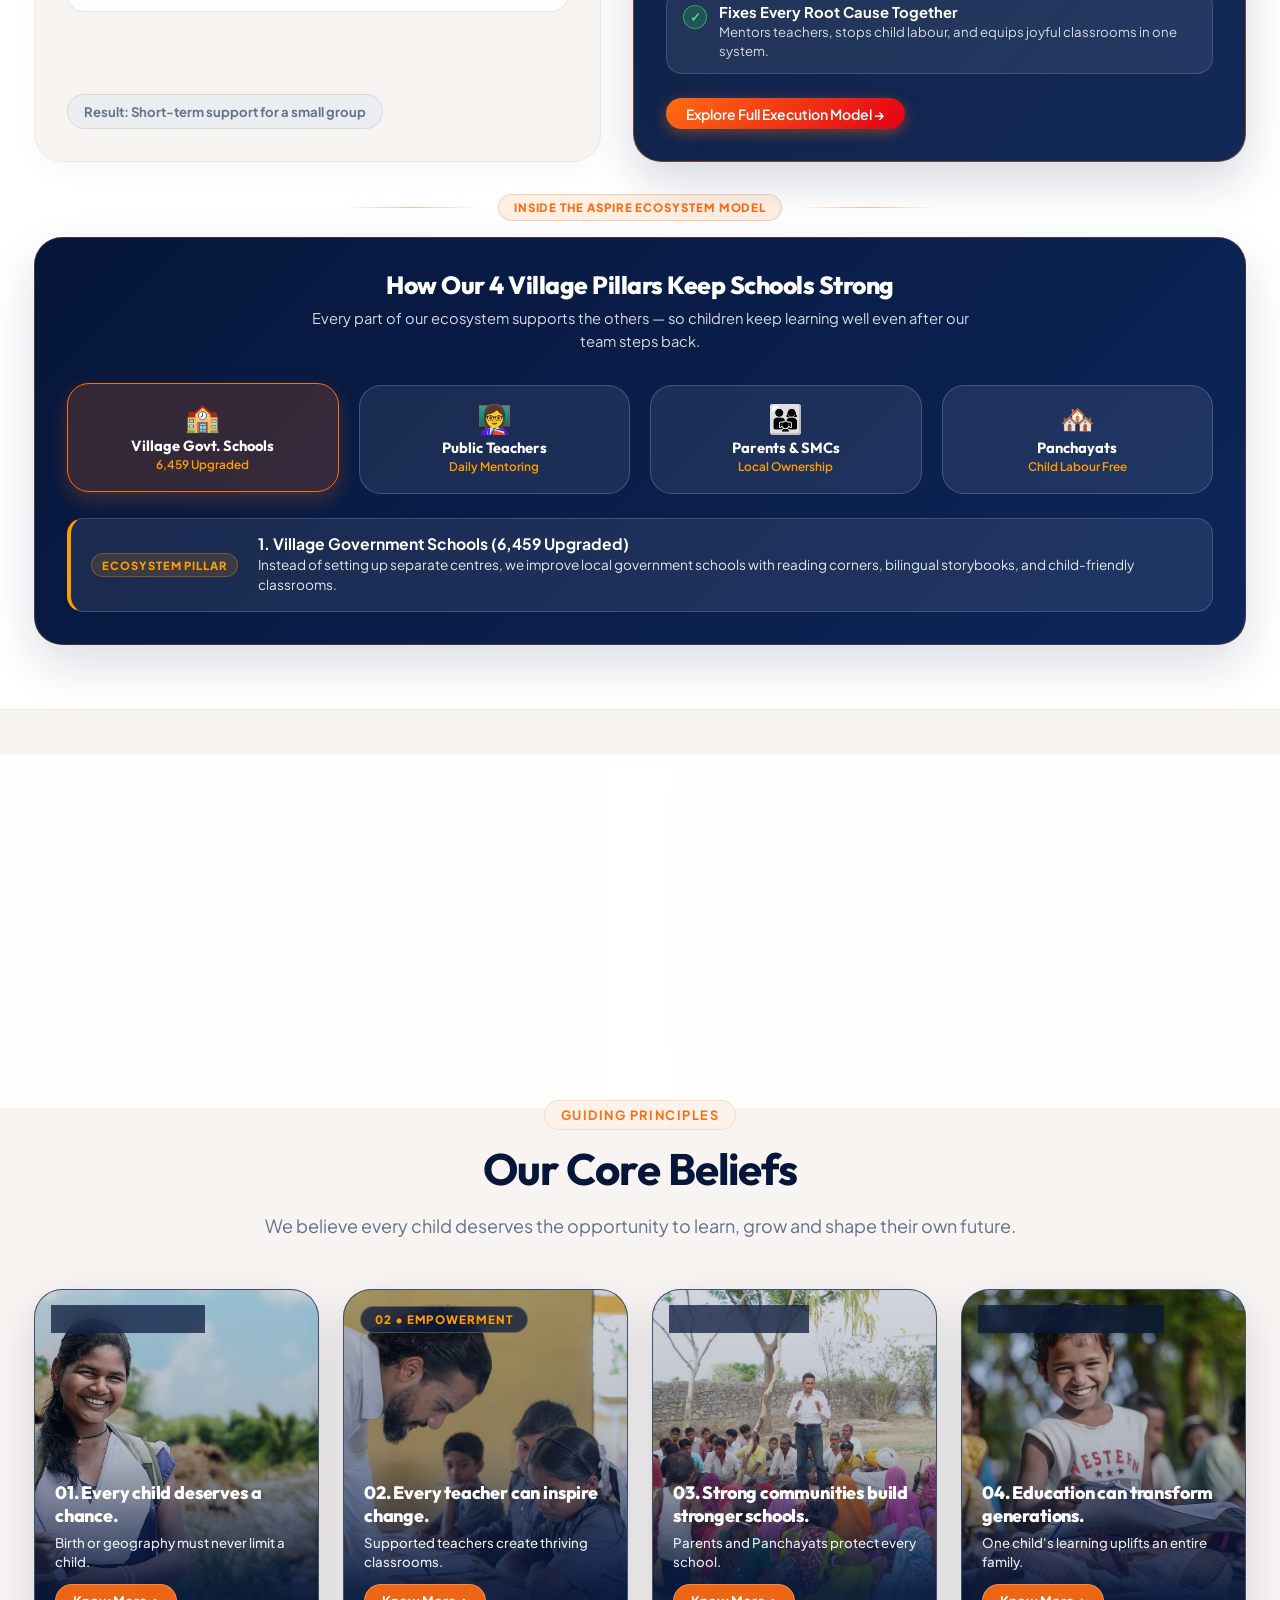
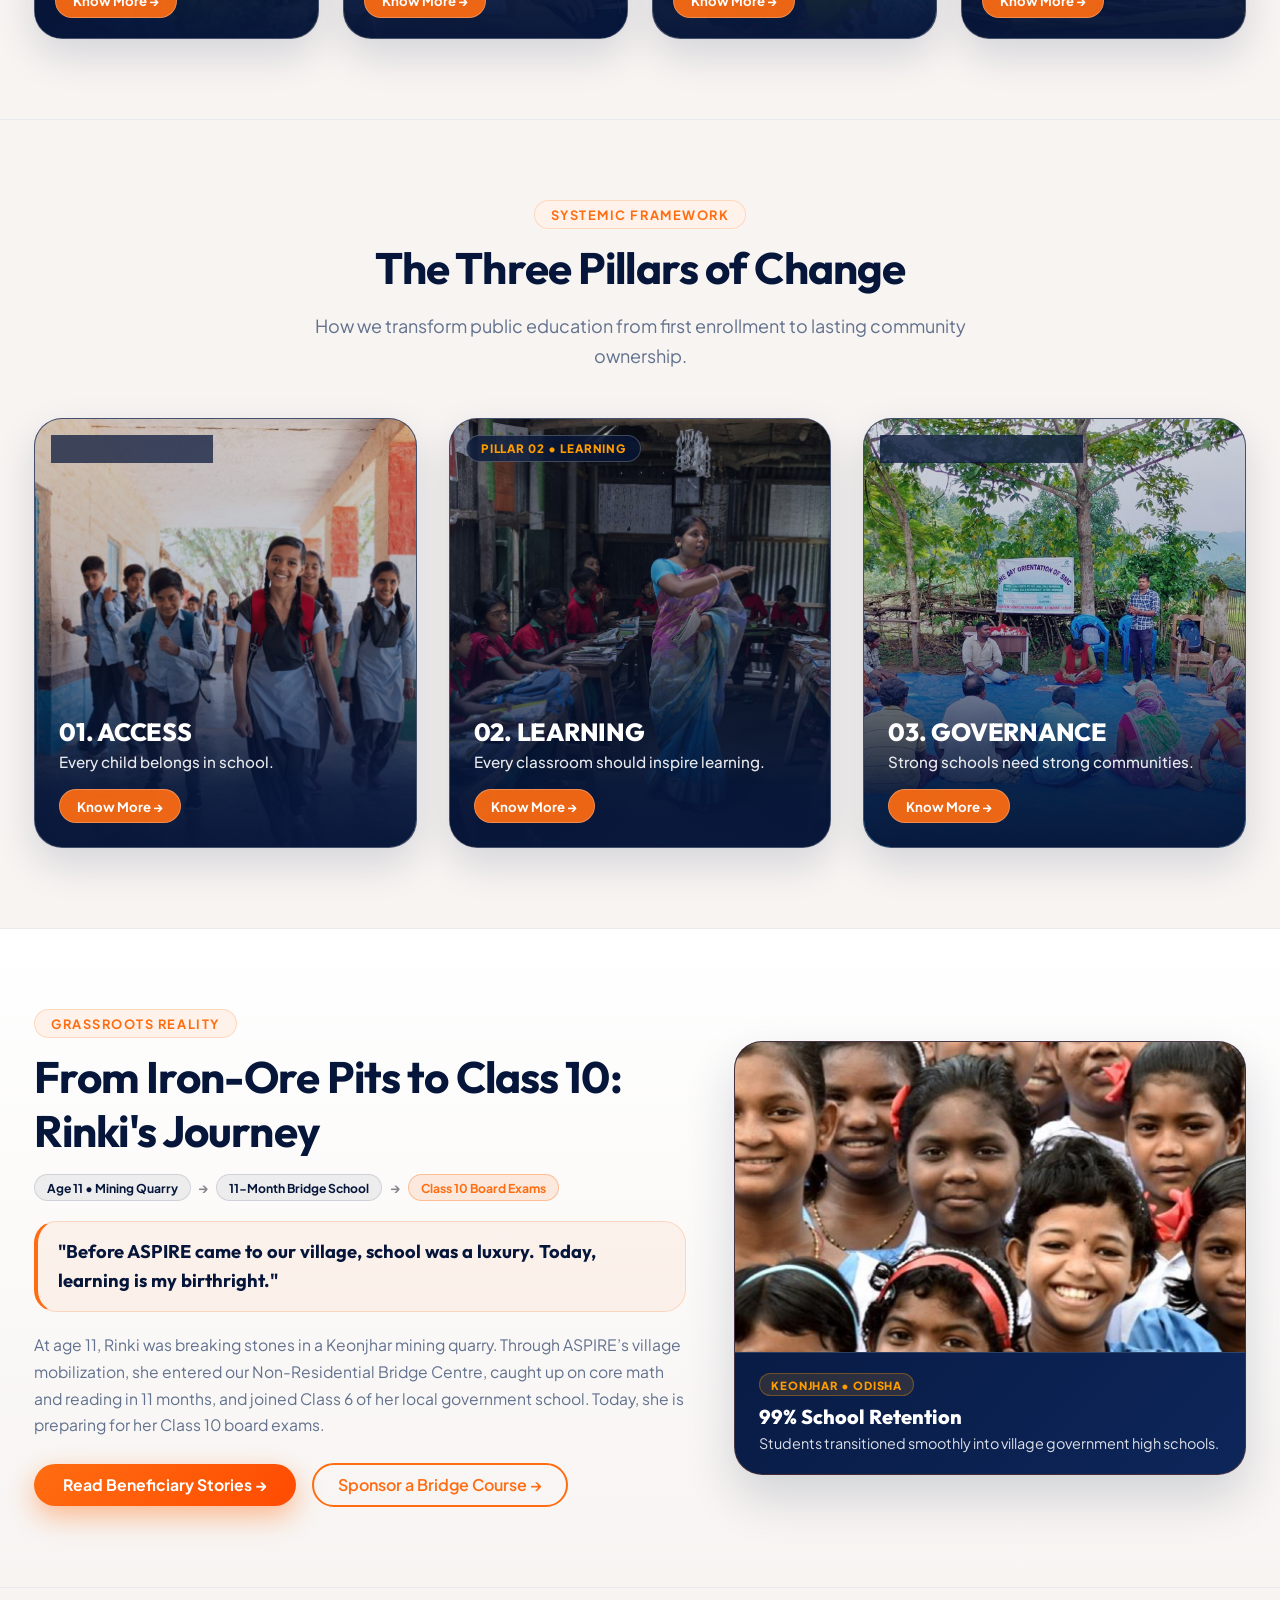
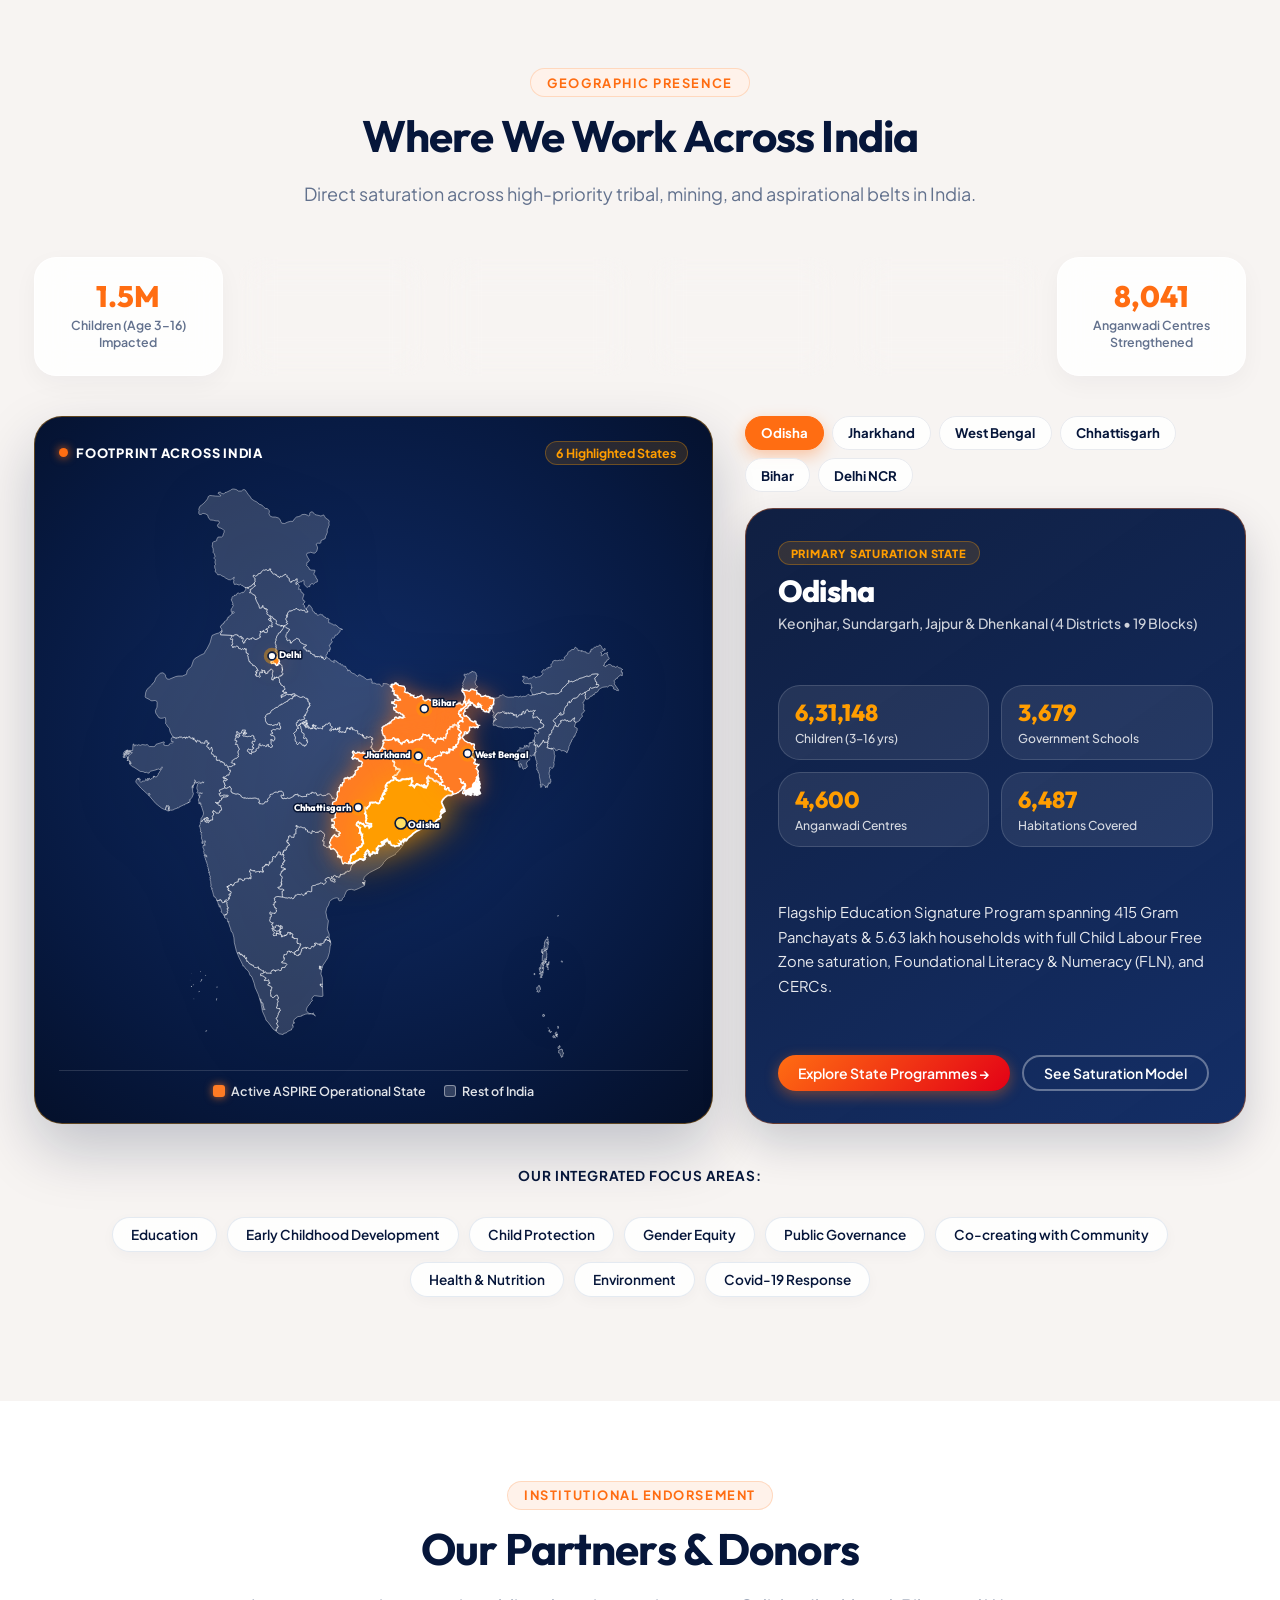
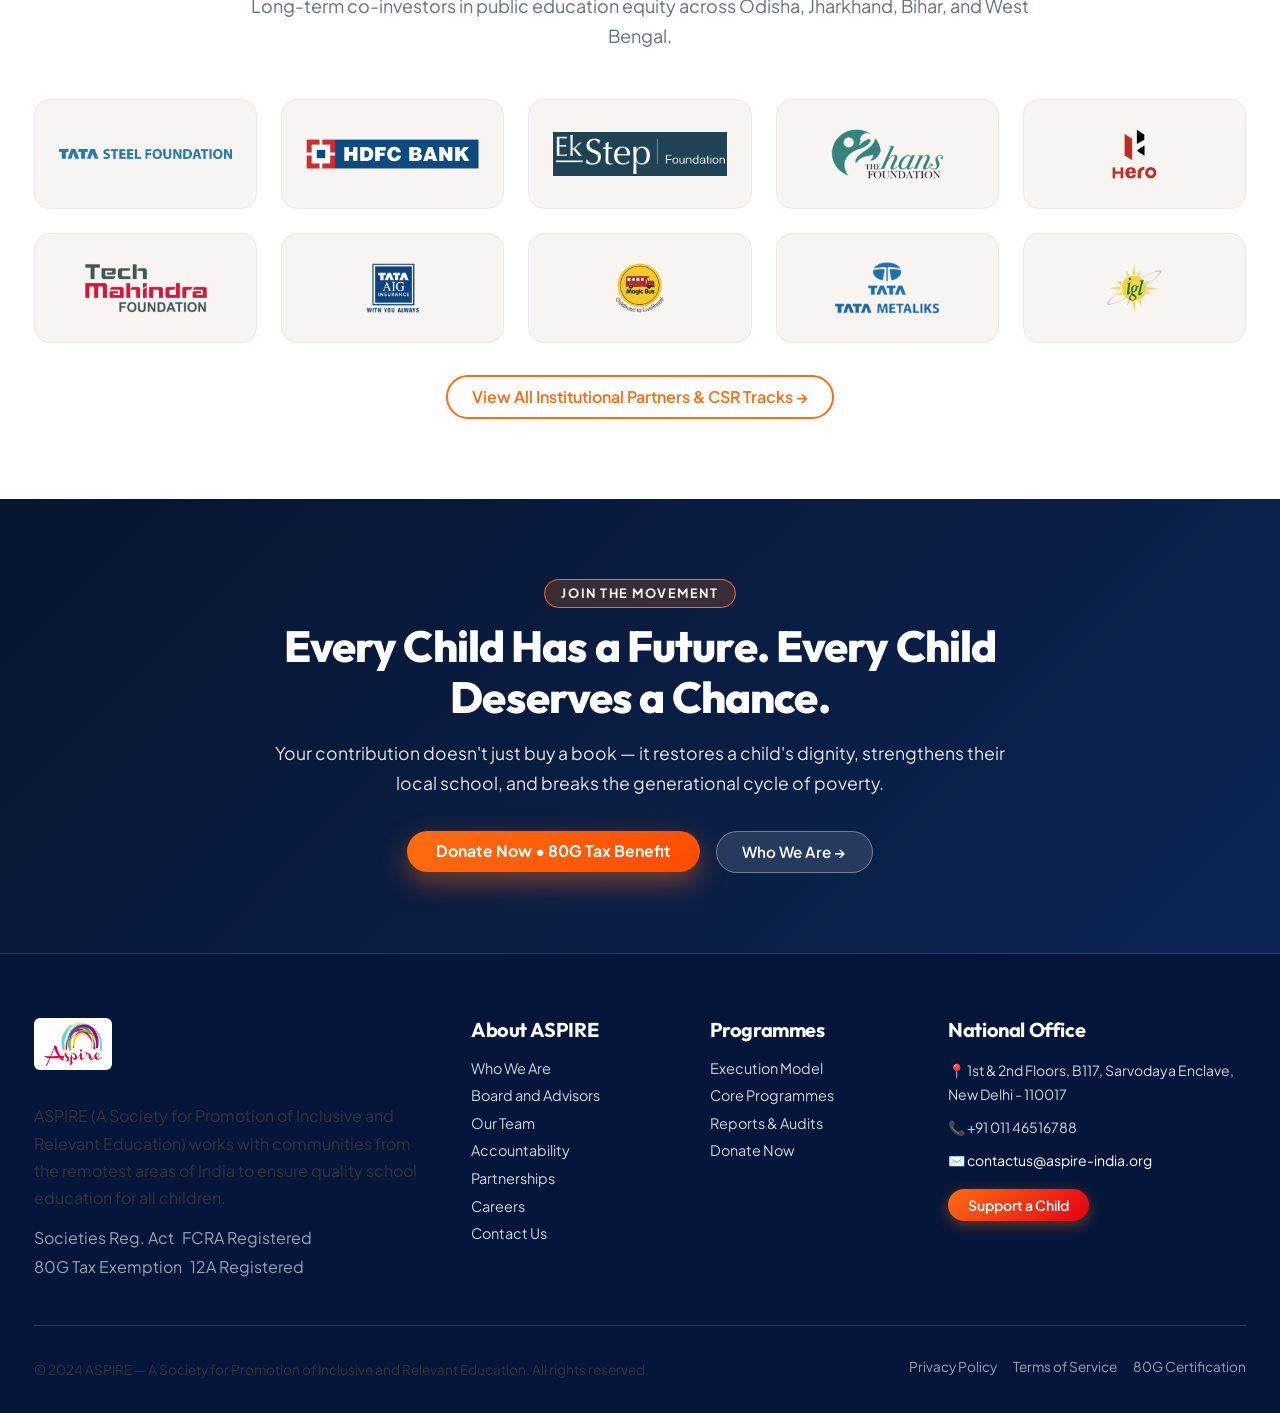
==== commit ba89eca9: "Add files via upload" ====
--- a/index.html
+++ b/index.html
@@ -17,7 +17,7 @@
   <link rel="preconnect" href="https://fonts.gstatic.com" crossorigin>
   <link href="https://fonts.googleapis.com/css2?family=Newsreader:ital,opsz,wght@0,6..72,400;0,6..72,600;1,6..72,400;1,6..72,600&family=Outfit:wght@300;400;500;600;700;800;900&family=Plus+Jakarta+Sans:wght@300;400;500;600;700;800&display=swap" rel="stylesheet">
 
-  <link rel="stylesheet" href="css/styles.css?v=5.0">
+  <link rel="stylesheet" href="css/styles.css?v=5.9">
 </head>
 <body>
   <a href="#main-content" class="skip-to-content">Skip to main content</a>
@@ -228,11 +228,11 @@
 
       <!-- Hero Main Content Grid -->
       <div class="container hero-container-layout">
-        <!-- Left Column: Inspiring Proposition, Modern Typography, Dual CTAs -->
+        <!-- Left Column: Crisp Hook, Direct Clear Purpose & Dual CTAs -->
         <div class="hero-content-column reveal">
           <div class="hero-pill-badge">
             <span class="pulse-dot"></span>
-            <span class="pill-text">A Movement for Their Future, Their Lives &bull; Transforming Public Education</span>
+            <span class="pill-text">A Movement for Their Future &bull; Transforming Public Education</span>
           </div>
 
           <h1 class="hero-title-main">
@@ -241,15 +241,8 @@
           </h1>
 
           <p class="hero-lead-narrative">
-            We work with communities to make quality education possible for every child — strengthening schools, empowering teachers, and opening doors to opportunity.
+            We don&rsquo;t offer short-term charity &mdash; we strengthen village government schools, teachers, and communities so every child learns and moves forward with <strong>dignity</strong>.
           </p>
-
-          <div class="hero-difference-chip">
-            <span class="chip-sparkle" aria-hidden="true">✨</span>
-            <p class="chip-text">
-              <strong>Our Core Difference:</strong> Instead of simply teaching 100 children in isolation, ASPIRE transforms the public education ecosystem so hundreds of thousands can learn with dignity.
-            </p>
-          </div>
 
           <div class="hero-actions-row">
             <div class="donate-cta-wrap">
@@ -268,19 +261,18 @@
           </div>
         </div>
 
-        <!-- Right Stage: Completely open and clear for children's smiling faces (no obstructive stamp) -->
+        <!-- Right Stage: Completely open and clear for children's smiling faces -->
         <div class="hero-stage-open" aria-hidden="true"></div>
       </div>
 
-      <!-- Bottom Zone: Slide Caption One-Liner Strip + Floating Glassmorphic Impact Numbers Dock -->
-      <div class="container hero-bottom-zone reveal">
-        <!-- Slide Narrative One-Liner with Dots Navigation -->
+      <!-- Bottom Zone: Ultra-Minimal Glassmorphic Slide Caption Strip -->
+      <div class="container hero-bottom-zone hero-bottom-minimal reveal">
         <div class="hero-caption-strip">
           <div class="caption-text-group">
             <span class="caption-live-dot" aria-hidden="true"></span>
-            <span class="caption-location" id="hero-story-location">Joyful Learning Spaces &bull; Keonjhar, Odisha</span>
+            <span class="caption-location" id="hero-story-location">Joyful Classrooms &bull; Odisha</span>
             <span class="caption-divider" aria-hidden="true">&bull;</span>
-            <span class="caption-narrative" id="hero-story-caption">Transforming public schools into joyful hubs of learning where children discover their potential.</span>
+            <span class="caption-narrative" id="hero-story-caption">Turning village public schools into joyful learning hubs.</span>
           </div>
           <div class="caption-dots-group" id="hero-bg-dots" role="tablist" aria-label="Slideshow scene selector">
             <button class="scene-dot is-active" data-slide="0" aria-label="Scene 1: Joyful Classrooms"></button>
@@ -289,65 +281,151 @@
             <button class="scene-dot" data-slide="3" aria-label="Scene 4: Child Agency"></button>
           </div>
         </div>
-
-        <!-- Floating Glassmorphic Impact Dock (Bottom Numbers Strip) -->
-        <div class="hero-glass-dock">
-          <div class="hero-dock-item">
-            <div class="dock-number" data-count-target="1500000" data-count-suffix="+">15,00,000+</div>
-            <div class="dock-label">Children in Strengthened Schools</div>
-          </div>
-          <div class="hero-dock-divider" aria-hidden="true"></div>
-          <div class="hero-dock-item">
-            <div class="dock-number" data-count-target="80000" data-count-suffix="+">80,000+</div>
-            <div class="dock-label">Out-of-School Children Mainstreamed</div>
-          </div>
-          <div class="hero-dock-divider" aria-hidden="true"></div>
-          <div class="hero-dock-item">
-            <div class="dock-number" data-count-target="6459" data-count-suffix="">6,459</div>
-            <div class="dock-label">Government Schools Transformed</div>
-          </div>
-          <div class="hero-dock-divider" aria-hidden="true"></div>
-          <div class="hero-dock-item">
-            <div class="dock-number">99%</div>
-            <div class="dock-label">Secondary Transition Retention</div>
-          </div>
-        </div>
       </div>
     </section>
-    </section>
 
     <!-- ====================================================================
-         SECTION 2: CORE USP — WHY ASPIRE IS DIFFERENT
+         SECTION 2: CORE USP — WHY ASPIRE IS DIFFERENT (VISUAL + INTERACTIVE)
          ==================================================================== -->
     <section id="why-aspire" class="usp-section" aria-labelledby="usp-heading">
       <div class="container">
         <div class="section-header reveal">
-          <span class="section-tag">Our Systemic Approach</span>
+          <span class="section-tag">Our Core Approach</span>
           <h2 id="usp-heading" class="section-title">
-            Why ASPIRE Is Different: Transforming The Entire Ecosystem
+            Why ASPIRE Is Different: Transforming Public Schools for Good
           </h2>
           <p class="section-subtitle">
-            Most charity models teach 100 children in parallel. ASPIRE transforms the condition in which thousands learn by strengthening the public school system itself.
+            We don&rsquo;t build parallel charity schools. We upgrade the public education ecosystem so every child in the village learns with dignity &mdash; permanently.
           </p>
         </div>
 
         <div class="usp-comparison-grid reveal">
-          <!-- The Isolated Approach -->
+          <!-- The Conventional Isolated Approach -->
           <div class="usp-card-isolated">
-            <span class="usp-tag">The Conventional Isolated Approach</span>
-            <h3>Teaching 100 Children in Isolation</h3>
-            <p>
-              Setting up parallel private centers or tutoring 100 children in isolated pockets. Once external project funding ends, the local government school remains under-resourced, and the systemic cycle of child labour, teacher vacancies, and dropout rates continues for the next generation.
-            </p>
-          </div>
-
-          <!-- The ASPIRE Systemic Model -->
+            <div class="usp-card-top">
+              <span class="usp-tag">&times; Conventional Isolated Approach</span>
+              <div class="usp-big-stat muted-stat">~100</div>
+              <div class="usp-stat-caption">Children tutored in temporary pockets</div>
+            </div>
+
+            <ul class="usp-visual-list">
+              <li>
+                <span class="usp-list-icon">⛺</span>
+                <div>
+                  <strong>Parallel Private Centres</strong>
+                  <span>Operates separately outside the public school system.</span>
+                </div>
+              </li>
+              <li>
+                <span class="usp-list-icon">⏳</span>
+                <div>
+                  <strong>Stops When Funding Ends</strong>
+                  <span>No lasting change once external project grants conclude.</span>
+                </div>
+              </li>
+              <li>
+                <span class="usp-list-icon">📉</span>
+                <div>
+                  <strong>Root Causes Unresolved</strong>
+                  <span>Local government classrooms and teacher support stay weak.</span>
+                </div>
+              </li>
+            </ul>
+
+            <div class="usp-card-footer">
+              <span class="usp-isolated-note">Result: Short-term support for a small group</span>
+            </div>
+          </div>
+
+          <!-- The ASPIRE Systemic Ecosystem Model (Balanced Proof Card) -->
           <div class="usp-card-systemic">
-            <span class="usp-tag">The ASPIRE Systemic Model</span>
-            <h3>Improving The Conditions Where Thousands Learn</h3>
-            <p>
-              We transform the public schooling ecosystem from within. We work directly with government schools, coach public school teachers, activate parent-led School Management Committees (SMCs), and mobilize Panchayats to declare Child Labour Free Zones — embedding permanent capability so every child in the community thrives.
-            </p>
+            <div class="usp-card-top">
+              <span class="usp-tag">&#10024; The ASPIRE Ecosystem Model</span>
+              <div class="usp-stat-row">
+                <div class="usp-big-stat">15,00,000+</div>
+                <div class="usp-stat-caption light-caption">Children thriving inside strengthened government schools</div>
+              </div>
+            </div>
+
+            <!-- Symmetrical Point-by-Point Answer to Left Card -->
+            <ul class="usp-visual-list usp-systemic-list">
+              <li>
+                <span class="usp-list-icon check-icon">&#10003;</span>
+                <div>
+                  <strong>Upgrades Inside Public Schools</strong>
+                  <span>We transform existing village government schools &mdash; never separate parallel centres.</span>
+                </div>
+              </li>
+              <li>
+                <span class="usp-list-icon check-icon">&#10003;</span>
+                <div>
+                  <strong>Thrives Forever After Grants End</strong>
+                  <span>Parents, SMCs &amp; Panchayats co-own the school so progress continues independently.</span>
+                </div>
+              </li>
+              <li>
+                <span class="usp-list-icon check-icon">&#10003;</span>
+                <div>
+                  <strong>Fixes Every Root Cause Together</strong>
+                  <span>Mentors teachers, stops child labour, and equips joyful classrooms in one system.</span>
+                </div>
+              </li>
+            </ul>
+
+            <div class="usp-card-footer">
+              <a href="pages/execution-model.html" class="btn btn-primary btn-sm">
+                Explore Full Execution Model &rarr;
+              </a>
+            </div>
+          </div>
+        </div>
+
+        <!-- Smooth Ecosystem Transition Connector -->
+        <div class="eco-bridge-connector" aria-hidden="true">
+          <span class="eco-bridge-line"></span>
+          <span class="eco-bridge-dot">Inside the ASPIRE Ecosystem Model</span>
+          <span class="eco-bridge-line"></span>
+        </div>
+
+        <!-- Standalone 4-Part Village Ecosystem Strip (Seamless Transition + Zero Sub-Card Overlap) -->
+        <div class="ecosystem-strip-wrapper reveal">
+          <div class="ecosystem-strip-header">
+            <h3>How Our 4 Village Pillars Keep Schools Strong</h3>
+            <p>Every part of our ecosystem supports the others &mdash; so children keep learning well even after our team steps back.</p>
+          </div>
+
+          <div class="ecosystem-nodes-grid" id="ecosystem-nodes">
+            <div class="eco-node is-active" tabindex="0" data-eco-title="1. Village Government Schools (6,459 Upgraded)" data-eco-desc="Instead of setting up separate centres, we improve local government schools with reading corners, bilingual storybooks, and child-friendly classrooms.">
+              <div class="eco-node-icon">🏫</div>
+              <div class="eco-node-title">Village Govt. Schools</div>
+              <div class="eco-node-stat">6,459 Upgraded</div>
+            </div>
+
+            <div class="eco-node" tabindex="0" data-eco-title="2. Public School Teachers (Daily Mentoring)" data-eco-desc="We support village teachers with simple teaching kits and regular classroom mentoring so every child builds strong reading and math basics.">
+              <div class="eco-node-icon">👩‍🏫</div>
+              <div class="eco-node-title">Public Teachers</div>
+              <div class="eco-node-stat">Daily Mentoring</div>
+            </div>
+
+            <div class="eco-node" tabindex="0" data-eco-title="3. Parents &amp; School Committees (Local Ownership)" data-eco-desc="We help parents lead School Management Committees (SMCs) so families actively track attendance, mid-day meals, and school quality.">
+              <div class="eco-node-icon">👨‍👩‍👧</div>
+              <div class="eco-node-title">Parents &amp; SMCs</div>
+              <div class="eco-node-stat">Local Ownership</div>
+            </div>
+
+            <div class="eco-node" tabindex="0" data-eco-title="4. Village Panchayats (14,895 Habitations)" data-eco-desc="Elected village leaders pass Child Labour Free resolutions to bring working children back from mines and fields into regular school.">
+              <div class="eco-node-icon">🏘️</div>
+              <div class="eco-node-title">Panchayats</div>
+              <div class="eco-node-stat">Child Labour Free</div>
+            </div>
+          </div>
+
+          <div class="eco-live-spotlight" id="eco-live-spotlight">
+            <div class="spotlight-badge">Ecosystem Pillar</div>
+            <div class="spotlight-copy">
+              <strong id="eco-spotlight-title">1. Village Government Schools (6,459 Upgraded)</strong>
+              <p id="eco-spotlight-desc">Instead of setting up separate centres, we improve local government schools with reading corners, bilingual storybooks, and child-friendly classrooms.</p>
+            </div>
           </div>
         </div>
       </div>
@@ -386,52 +464,160 @@
           </p>
         </div>
 
-        <div class="beliefs-image-grid reveal-stagger">
+        <div class="beliefs-showcase-grid reveal-stagger">
           <!-- Belief 1 -->
-          <article class="belief-img-card">
-            <div class="belief-img-wrap">
-              <img src="images/belief-1.jpg" alt="Children joyfully attending class" loading="lazy">
-            </div>
-            <div class="belief-card-body">
-              <div class="belief-num-badge">01 &bull; OPPORTUNITY</div>
+          <article class="pillar-showcase-card belief-showcase-card" tabindex="0" role="button" aria-label="Explore Core Belief 1: Every child deserves a chance"
+            data-pillar-id="belief-1"
+            data-pillar-badge="01 &bull; Opportunity"
+            data-pillar-title="01. Every child deserves a chance."
+            data-pillar-subhead="Birth or geography must never decide a child's future."
+            data-pillar-img="images/belief-1.jpg"
+            data-label-1="Why It Matters"
+            data-pillar-problem="A child's future should never be limited by where they are born or the circumstances they grow up in. Across tribal and mining regions, children are too often pushed out of school before turning ten."
+            data-label-2="How ASPIRE Lives This Belief"
+            data-pillar-solution="We map every household across 14,895 habitations so no child remains invisible, run bridge programmes to bring out-of-school children back to age-appropriate grades, and anchor their right to dignity inside local schools."
+            data-pillar-impact="🎯 1.5M+ children reached across India's most underserved districts."
+            data-pillar-link="pages/about.html"
+            data-pillar-cta="Explore Who We Are">
+            <img src="images/belief-1.jpg" alt="Children joyfully attending class" class="pillar-bg-img" loading="lazy">
+            <div class="pillar-card-scrim" aria-hidden="true"></div>
+            <span class="pillar-badge-top">01 &bull; Opportunity</span>
+
+            <div class="pillar-front-content">
               <h3>01. Every child deserves a chance.</h3>
-              <p>A child's future should never be limited by where they are born or the circumstances they grow up in. The right to education belongs to every child.</p>
+              <p class="pillar-front-subhead">Birth or geography must never limit a child.</p>
+              <button type="button" class="pillar-know-more-btn">
+                Know More &rarr;
+              </button>
+            </div>
+
+            <div class="pillar-hover-popup" aria-hidden="true">
+              <div class="popup-tag">01 &bull; Opportunity</div>
+              <h4>01. Every child deserves a chance.</h4>
+              <p class="popup-easy-desc">
+                The right to education belongs to every child regardless of caste, income, or remote geography.
+              </p>
+              <div class="popup-stat-pill">🎯 80,000+ Children Returned to School</div>
+              <div class="popup-actions">
+                <span class="popup-read-more">Read Details &rarr;</span>
+              </div>
             </div>
           </article>
 
           <!-- Belief 2 -->
-          <article class="belief-img-card">
-            <div class="belief-img-wrap">
-              <img src="images/belief-2.jpg" alt="An Indian male teacher interacting with his elementary school students" loading="lazy">
-            </div>
-            <div class="belief-card-body">
-              <div class="belief-num-badge">02 &bull; EMPOWERMENT</div>
+          <article class="pillar-showcase-card belief-showcase-card" tabindex="0" role="button" aria-label="Explore Core Belief 2: Every teacher can inspire change"
+            data-pillar-id="belief-2"
+            data-pillar-badge="02 &bull; Empowerment"
+            data-pillar-title="02. Every teacher can inspire change."
+            data-pillar-subhead="Empowered teachers create classrooms where children thrive."
+            data-pillar-img="images/belief-2.jpg"
+            data-label-1="Why It Matters"
+            data-pillar-problem="Government school teachers often manage multi-grade classrooms without practical teaching aids, activity kits, or continuous academic mentoring."
+            data-label-2="How ASPIRE Lives This Belief"
+            data-pillar-solution="Rather than replacing public teachers, we equip and coach them inside their own classrooms with bilingual storybooks, FLN toolkits, and collaborative peer learning."
+            data-pillar-impact="📚 6,459 government schools actively strengthened with teacher mentorship."
+            data-pillar-link="pages/execution-model.html"
+            data-pillar-cta="See Teaching Approach">
+            <img src="images/belief-2.jpg" alt="An Indian male teacher interacting with his elementary school students" class="pillar-bg-img" loading="lazy">
+            <div class="pillar-card-scrim" aria-hidden="true"></div>
+            <span class="pillar-badge-top">02 &bull; Empowerment</span>
+
+            <div class="pillar-front-content">
               <h3>02. Every teacher can inspire change.</h3>
-              <p>When teachers are supported, empowered and equipped, classrooms become places where children can truly learn. Empowered teachers build stronger learning experiences.</p>
+              <p class="pillar-front-subhead">Supported teachers create thriving classrooms.</p>
+              <button type="button" class="pillar-know-more-btn">
+                Know More &rarr;
+              </button>
+            </div>
+
+            <div class="pillar-hover-popup" aria-hidden="true">
+              <div class="popup-tag">02 &bull; Empowerment</div>
+              <h4>02. Every teacher can inspire change.</h4>
+              <p class="popup-easy-desc">
+                When teachers are supported and equipped with practical tools, public classrooms turn joyful and effective.
+              </p>
+              <div class="popup-stat-pill">📚 6,459 Schools Transformed</div>
+              <div class="popup-actions">
+                <span class="popup-read-more">Read Details &rarr;</span>
+              </div>
             </div>
           </article>
 
           <!-- Belief 3 -->
-          <article class="belief-img-card">
-            <div class="belief-img-wrap">
-              <img src="images/belief-3.jpg" alt="The Village Education Committee meeting in a rural school" loading="lazy">
-            </div>
-            <div class="belief-card-body">
-              <div class="belief-num-badge">03 &bull; SOLIDARITY</div>
+          <article class="pillar-showcase-card belief-showcase-card" tabindex="0" role="button" aria-label="Explore Core Belief 3: Strong communities build stronger schools"
+            data-pillar-id="belief-3"
+            data-pillar-badge="03 &bull; Solidarity"
+            data-pillar-title="03. Strong communities build stronger schools."
+            data-pillar-subhead="Schools thrive when parents and Panchayats lead."
+            data-pillar-img="images/belief-3.jpg"
+            data-label-1="Why It Matters"
+            data-pillar-problem="Education fails when treated as an isolated charity project disconnected from village families, mothers' collectives, and elected local leaders."
+            data-label-2="How ASPIRE Lives This Belief"
+            data-pillar-solution="We organize statutory School Management Committees (SMCs) and partner with Gram Panchayats so the whole village protects child attendance and school accountability."
+            data-pillar-impact="🏡 14,895 habitations actively co-governing village public schools."
+            data-pillar-link="pages/execution-model.html"
+            data-pillar-cta="Discover Community Role">
+            <img src="images/belief-3.jpg" alt="The Village Education Committee meeting in a rural school" class="pillar-bg-img" loading="lazy">
+            <div class="pillar-card-scrim" aria-hidden="true"></div>
+            <span class="pillar-badge-top">03 &bull; Solidarity</span>
+
+            <div class="pillar-front-content">
               <h3>03. Strong communities build stronger schools.</h3>
-              <p>Education does not happen in isolation. When parents, communities and local leaders come together, schools thrive. Transforming education requires the strength of an entire community.</p>
+              <p class="pillar-front-subhead">Parents and Panchayats protect every school.</p>
+              <button type="button" class="pillar-know-more-btn">
+                Know More &rarr;
+              </button>
+            </div>
+
+            <div class="pillar-hover-popup" aria-hidden="true">
+              <div class="popup-tag">03 &bull; Solidarity</div>
+              <h4>03. Strong communities build stronger schools.</h4>
+              <p class="popup-easy-desc">
+                Lasting public school reform demands the collective ownership of parents, SMCs, and village leaders.
+              </p>
+              <div class="popup-stat-pill">🏡 14,895 Habitations Mobilized</div>
+              <div class="popup-actions">
+                <span class="popup-read-more">Read Details &rarr;</span>
+              </div>
             </div>
           </article>
 
           <!-- Belief 4 -->
-          <article class="belief-img-card">
-            <div class="belief-img-wrap">
-              <img src="images/belief-4.jpg" alt="A group of young Indian girls in school uniforms walking together" loading="lazy">
-            </div>
-            <div class="belief-card-body">
-              <div class="belief-num-badge">04 &bull; TRANSFORMATION</div>
+          <article class="pillar-showcase-card belief-showcase-card" tabindex="0" role="button" aria-label="Explore Core Belief 4: Education can transform generations"
+            data-pillar-id="belief-4"
+            data-pillar-badge="04 &bull; Transformation"
+            data-pillar-title="04. Education can transform generations."
+            data-pillar-subhead="One educated child lifts an entire family forward."
+            data-pillar-img="images/belief-4.jpg"
+            data-label-1="Why It Matters"
+            data-pillar-problem="Intergenerational poverty and seasonal child labour persist when adolescent girls and first-generation learners drop out before completing secondary school."
+            data-label-2="How ASPIRE Lives This Belief"
+            data-pillar-solution="From Anganwadis (age 3) through secondary transition (Class 10), ASPIRE sustains girls' collectives, scholarships, and learning continuity so families break poverty for good."
+            data-pillar-impact="✨ 99% secondary transition retention in flagship operational blocks."
+            data-pillar-link="pages/programmes.html"
+            data-pillar-cta="Explore Our Programmes">
+            <img src="images/belief-4.jpg" alt="A group of young Indian girls in school uniforms walking together" class="pillar-bg-img" loading="lazy">
+            <div class="pillar-card-scrim" aria-hidden="true"></div>
+            <span class="pillar-badge-top">04 &bull; Transformation</span>
+
+            <div class="pillar-front-content">
               <h3>04. Education can transform generations.</h3>
-              <p>When a child learns, an entire family moves forward. Education breaks cycles of disadvantage and opens doors to a brighter future.</p>
+              <p class="pillar-front-subhead">One child's learning uplifts an entire family.</p>
+              <button type="button" class="pillar-know-more-btn">
+                Know More &rarr;
+              </button>
+            </div>
+
+            <div class="pillar-hover-popup" aria-hidden="true">
+              <div class="popup-tag">04 &bull; Transformation</div>
+              <h4>04. Education can transform generations.</h4>
+              <p class="popup-easy-desc">
+                Completing school breaks cycles of disadvantage and unlocks economic agency for families and villages alike.
+              </p>
+              <div class="popup-stat-pill">✨ 99% Secondary Transition Rate</div>
+              <div class="popup-actions">
+                <span class="popup-read-more">Read Details &rarr;</span>
+              </div>
             </div>
           </article>
         </div>
@@ -439,7 +625,7 @@
     </section>
 
     <!-- ====================================================================
-         SECTION 4: THE THREE PILLARS OF CHANGE (CLEARLY DEFINED + USER IMAGES)
+         SECTION 4: THE THREE PILLARS OF CHANGE (VISUAL CARDS + HOVER/TAP POPUPS)
          ==================================================================== -->
     <section id="pillars" class="three-pillars-section" aria-labelledby="pillars-heading">
       <div class="container">
@@ -448,72 +634,122 @@
           <h2 id="pillars-heading" class="section-title">
             The Three Pillars of Change
           </h2>
-          <p class="section-subtitle" style="max-width: 840px; margin-inline: auto;">
-            Every child deserves the opportunity to learn and build a better future. But making that possible takes more than getting children into school. It takes a learning environment where children can thrive and communities that stand behind them. That is why our work rests on three interconnected pillars.
+          <p class="section-subtitle" style="max-width: 720px; margin-inline: auto;">
+            How we transform public education from first enrollment to lasting community ownership.
           </p>
         </div>
 
-        <div class="pillars-image-grid reveal-stagger">
+        <div class="pillars-showcase-grid reveal-stagger">
           <!-- Pillar 1: ACCESS -->
-          <article class="pillar-img-card">
-            <div class="pillar-img-wrap">
-              <img src="images/pillar-access.jpg" alt="A smiling young Indian girl carrying her school bag with joy" loading="lazy">
-              <span class="pillar-tag-float">Pillar 01 &bull; Access</span>
-            </div>
-            <div class="pillar-card-body">
+          <article class="pillar-showcase-card" tabindex="0" role="button" aria-label="Explore Pillar 1: Access"
+            data-pillar-id="access"
+            data-pillar-badge="Pillar 01 &bull; Access"
+            data-pillar-title="01. ACCESS"
+            data-pillar-subhead="Every child belongs in school."
+            data-pillar-img="images/pillar-access.jpg"
+            data-pillar-problem="Thousands of children in mining and tribal belts are forced into labour or drop out before Class 5 due to migration and poverty."
+            data-pillar-solution="We map every habitation household-by-household, run Non-Residential Bridge Courses (NRBCs) to catch children up, and mainstream them straight into government schools."
+            data-pillar-impact="🎯 Over 80,000 out-of-school children mainstreamed with 99% retention."
+            data-pillar-link="pages/programmes.html"
+            data-pillar-cta="Explore Access Programmes">
+            <img src="images/pillar-access.jpg" alt="A smiling young Indian girl carrying her school bag with joy" class="pillar-bg-img" loading="lazy">
+            <div class="pillar-card-scrim" aria-hidden="true"></div>
+            <span class="pillar-badge-top">Pillar 01 &bull; Access</span>
+
+            <!-- Default Clean Bottom Overlay: Title + Little Subhead + Mobile/Click Know More -->
+            <div class="pillar-front-content">
               <h3>01. ACCESS</h3>
-              <div class="pillar-subtitle">Every child belongs in school.</div>
-              <p>
-                We identify children who are out of school, working, or at risk of dropping out, and help them enter or return to the classroom through bridge learning and community support.
+              <p class="pillar-front-subhead">Every child belongs in school.</p>
+              <button type="button" class="pillar-know-more-btn">
+                Know More &rarr;
+              </button>
+            </div>
+
+            <!-- Desktop Hover Frosted Glass Popup -->
+            <div class="pillar-hover-popup" aria-hidden="true">
+              <div class="popup-tag">Pillar 01 &bull; Access</div>
+              <h4>01. ACCESS</h4>
+              <p class="popup-easy-desc">
+                We track children who are out of school or working, run bridge learning centres, and return them smoothly to government classrooms.
               </p>
-              <div class="pillar-proof-strip">
-                🎯 Over 80,000 out-of-school children mainstreamed
+              <div class="popup-stat-pill">🎯 80,000+ Children Mainstreamed</div>
+              <div class="popup-actions">
+                <span class="popup-read-more">Read Details &rarr;</span>
               </div>
-              <a href="pages/programmes.html" class="pillar-learn-more" style="margin-top: auto;">
-                Explore Access Programmes &rarr;
-              </a>
             </div>
           </article>
 
           <!-- Pillar 2: LEARNING -->
-          <article class="pillar-img-card">
-            <div class="pillar-img-wrap">
-              <img src="images/pillar-learning.jpg" alt="Children engaged in interactive classroom learning" loading="lazy">
-              <span class="pillar-tag-float">Pillar 02 &bull; Learning</span>
-            </div>
-            <div class="pillar-card-body">
+          <article class="pillar-showcase-card" tabindex="0" role="button" aria-label="Explore Pillar 2: Learning"
+            data-pillar-id="learning"
+            data-pillar-badge="Pillar 02 &bull; Learning"
+            data-pillar-title="02. LEARNING"
+            data-pillar-subhead="Every classroom should inspire learning."
+            data-pillar-img="images/pillar-learning.jpg"
+            data-pillar-problem="Simply enrolling a child isn't enough if overcrowded classrooms rely on rote memorization and leave foundational reading and math behind."
+            data-pillar-solution="We partner directly with government teachers—providing bilingual storybooks, joyful activity kits, and continuous classroom coaching in Foundational Literacy & Numeracy (FLN)."
+            data-pillar-impact="📚 6,459 public schools transformed into joyful learning hubs."
+            data-pillar-link="pages/execution-model.html"
+            data-pillar-cta="See Pedagogy Framework">
+            <img src="images/pillar-learning.jpg" alt="Children engaged in interactive classroom learning" class="pillar-bg-img" loading="lazy">
+            <div class="pillar-card-scrim" aria-hidden="true"></div>
+            <span class="pillar-badge-top">Pillar 02 &bull; Learning</span>
+
+            <div class="pillar-front-content">
               <h3>02. LEARNING</h3>
-              <div class="pillar-subtitle">Every classroom should inspire learning.</div>
-              <p>
-                Getting children into school is only the first step. We work to make classrooms engaging, supportive, and effective so that every child can build strong foundational skills.
+              <p class="pillar-front-subhead">Every classroom should inspire learning.</p>
+              <button type="button" class="pillar-know-more-btn">
+                Know More &rarr;
+              </button>
+            </div>
+
+            <div class="pillar-hover-popup" aria-hidden="true">
+              <div class="popup-tag">Pillar 02 &bull; Learning</div>
+              <h4>02. LEARNING</h4>
+              <p class="popup-easy-desc">
+                We equip government teachers with bilingual readers, joyful activity kits, and hands-on coaching so every child masters core skills.
               </p>
-              <div class="pillar-proof-strip">
-                📚 6,459 public schools pedagogically strengthened
+              <div class="popup-stat-pill">📚 6,459 Schools Strengthened</div>
+              <div class="popup-actions">
+                <span class="popup-read-more">Read Details &rarr;</span>
               </div>
-              <a href="pages/execution-model.html" class="pillar-learn-more" style="margin-top: auto;">
-                See Pedagogy Framework &rarr;
-              </a>
             </div>
           </article>
 
           <!-- Pillar 3: GOVERNANCE -->
-          <article class="pillar-img-card">
-            <div class="pillar-img-wrap">
-              <img src="images/smc-meeting.jpg?v=3.5" alt="Meeting of parents, teachers and local community members in a School Management Committee (SMC)" loading="lazy">
-              <span class="pillar-tag-float">Pillar 03 &bull; Governance</span>
-            </div>
-            <div class="pillar-card-body">
+          <article class="pillar-showcase-card" tabindex="0" role="button" aria-label="Explore Pillar 3: Governance"
+            data-pillar-id="governance"
+            data-pillar-badge="Pillar 03 &bull; Governance"
+            data-pillar-title="03. GOVERNANCE"
+            data-pillar-subhead="Strong schools need strong communities."
+            data-pillar-img="images/smc-meeting.jpg?v=3.5"
+            data-pillar-problem="Without active local oversight, schools struggle with teacher absenteeism, missing infrastructure, and normalized child labour."
+            data-pillar-solution="We empower parents through School Management Committees (SMCs) and partner with Gram Panchayats to pass binding resolutions declaring Child Labour Free Zones."
+            data-pillar-impact="🏡 14,895 habitations actively co-governing local public schools."
+            data-pillar-link="pages/execution-model.html"
+            data-pillar-cta="Discover Community Governance">
+            <img src="images/smc-meeting.jpg?v=3.5" alt="Meeting of parents, teachers and local community members in a School Management Committee (SMC)" class="pillar-bg-img" loading="lazy">
+            <div class="pillar-card-scrim" aria-hidden="true"></div>
+            <span class="pillar-badge-top">Pillar 03 &bull; Governance</span>
+
+            <div class="pillar-front-content">
               <h3>03. GOVERNANCE</h3>
-              <div class="pillar-subtitle">Strong schools need strong communities.</div>
-              <p>
-                Education is a shared responsibility. We bring together parents, teachers, and local communities to actively participate in school development and child welfare.
+              <p class="pillar-front-subhead">Strong schools need strong communities.</p>
+              <button type="button" class="pillar-know-more-btn">
+                Know More &rarr;
+              </button>
+            </div>
+
+            <div class="pillar-hover-popup" aria-hidden="true">
+              <div class="popup-tag">Pillar 03 &bull; Governance</div>
+              <h4>03. GOVERNANCE</h4>
+              <p class="popup-easy-desc">
+                We unite parents, School Management Committees (SMCs), and village Panchayats to protect child rights and keep schools accountable.
               </p>
-              <div class="pillar-proof-strip">
-                🏡 14,895 habitations mobilized
+              <div class="popup-stat-pill">🏡 14,895 Habitations Mobilized</div>
+              <div class="popup-actions">
+                <span class="popup-read-more">Read Details &rarr;</span>
               </div>
-              <a href="pages/execution-model.html" class="pillar-learn-more" style="margin-top: auto;">
-                Discover Community Governance &rarr;
-              </a>
             </div>
           </article>
         </div>
@@ -523,24 +759,35 @@
     <!-- ====================================================================
          SECTION 5: GRASSROOTS REALITY (RINKI'S JOURNEY)
          ==================================================================== -->
-    <section class="section" style="background-color: #ffffff;" aria-labelledby="story-spotlight">
+    <section class="story-section section" aria-labelledby="story-spotlight">
       <div class="container story-start-grid">
-        <div class="reveal">
+        <div class="story-narrative-panel reveal">
           <span class="section-tag">Grassroots Reality</span>
           <h2 id="story-spotlight" class="section-title">
             From Iron-Ore Pits to Class 10: Rinki's Journey
           </h2>
+
+          <div class="story-milestone-bar" aria-label="Rinki's transition milestones">
+            <span class="story-milestone-pill">Age 11 &bull; Mining Quarry</span>
+            <span class="story-milestone-arrow">&rarr;</span>
+            <span class="story-milestone-pill">11-Month Bridge School</span>
+            <span class="story-milestone-arrow">&rarr;</span>
+            <span class="story-milestone-pill is-highlight">Class 10 Board Exams</span>
+          </div>
+
           <blockquote class="story-lead-quote">
             "Before ASPIRE came to our village, school was a luxury. Today, learning is my birthright."
           </blockquote>
-          <p style="font-size: 1rem; line-height: 1.7; color: var(--text-secondary); margin-bottom: var(--space-6);">
-            At age 11, Rinki was breaking stones in a Keonjhar mining quarry. Through ASPIRE’s community mobilization, she entered our Non-Residential Bridge Centre, mastered foundational numeracy in 11 months, and was mainstreamed into Class 6 of the local government high school. Today, she is preparing for her board examinations.
+
+          <p class="story-body-copy">
+            At age 11, Rinki was breaking stones in a Keonjhar mining quarry. Through ASPIRE’s village mobilization, she entered our Non-Residential Bridge Centre, caught up on core math and reading in 11 months, and joined Class 6 of her local government school. Today, she is preparing for her Class 10 board exams.
           </p>
+
           <div class="btn-group">
-            <a href="pages/programmes.html" class="btn btn-primary">
+            <a href="pages/programmes.html" class="btn btn-primary hero-btn-donate">
               Read Beneficiary Stories &rarr;
             </a>
-            <a href="pages/donate.html" class="btn btn-outline">
+            <a href="pages/donate.html" class="btn btn-outline story-btn-secondary">
               Sponsor a Bridge Course &rarr;
             </a>
           </div>
@@ -548,10 +795,13 @@
 
         <div class="reveal">
           <div class="story-frame-card">
-            <img src="images/our-strategy.jpg" alt="ASPIRE strategic execution on ground" loading="lazy">
-            <div class="story-frame-badge">
-              <div style="font-size: 0.8rem; font-weight: 700; color: var(--brand-gold); text-transform: uppercase;">Keonjhar, Odisha</div>
-              <div style="font-size: 0.95rem; font-weight: 600;">99% retention transition rate back into public schools.</div>
+            <div class="story-media-wrap">
+              <img src="images/our-strategy.jpg" alt="Smiling young girls in government school uniforms transformed by ASPIRE programmes" loading="lazy">
+            </div>
+            <div class="story-frame-caption">
+              <span class="story-loc-tag">Keonjhar &bull; Odisha</span>
+              <strong>99% School Retention</strong>
+              <span>Students transitioned smoothly into village government high schools.</span>
             </div>
           </div>
         </div>
@@ -559,23 +809,23 @@
     </section>
 
     <!-- ====================================================================
-         SECTION 6: OUR GEOGRAPHIC REACH & INTERACTIVE MAP
+         SECTION 6: OUR GEOGRAPHIC REACH & INTERACTIVE INDIA MAP
          ==================================================================== -->
-    <section class="section" style="background-color: var(--bg-warm);" aria-labelledby="map-heading">
+    <section id="reach" class="section" style="background-color: var(--bg-warm);" aria-labelledby="map-heading">
       <div class="container">
         <div class="section-header reveal">
           <span class="section-tag">Geographic Presence</span>
           <h2 id="map-heading" class="section-title">Where We Work Across India</h2>
           <p class="section-subtitle">
-            Direct saturation in high-priority tribal, mining, and aspirational belts across five states.
+            Direct saturation across high-priority tribal, mining, and aspirational belts in India.
           </p>
         </div>
 
-        <!-- 6 Official Reach Stat Cards (Exact Official Metrics) -->
-        <div class="reach-strip-grid reveal-stagger" style="margin-bottom: var(--space-8);">
+        <!-- 6 Official Macro Reach Stat Cards -->
+        <div class="reach-strip-grid reveal-stagger" style="margin-bottom: var(--space-10);">
           <div class="reach-stat-card">
             <div class="reach-num">1.5M</div>
-            <div class="reach-desc">Children (Age 3–16) Impacted</div>
+            <div class="reach-desc">Children (Age 3&ndash;16) Impacted</div>
           </div>
           <div class="reach-stat-card">
             <div class="reach-num">8</div>
@@ -599,28 +849,80 @@
           </div>
         </div>
 
-        <!-- State Presence Cards -->
-        <div class="team-grid reveal-stagger" style="margin-bottom: var(--space-8);">
-          <div class="glass-panel" style="padding: var(--space-6);">
-            <div style="font-size: 1.25rem; font-weight: 700; color: var(--brand-primary); margin-bottom: 4px;">Odisha</div>
-            <p style="font-size: 0.875rem; color: var(--text-secondary); margin-bottom: 0;">Keonjhar, Jajpur, Sundargarh &bull; 6,459 schools, full CLFZ saturation, and FLN pedagogy.</p>
-          </div>
-          <div class="glass-panel" style="padding: var(--space-6);">
-            <div style="font-size: 1.25rem; font-weight: 700; color: var(--brand-primary); margin-bottom: 4px;">Jharkhand</div>
-            <p style="font-size: 0.875rem; color: var(--text-secondary); margin-bottom: 0;">West Singhbhum &amp; Saranda Forest &bull; Residential Bridge Courses for tribal girls.</p>
-          </div>
-          <div class="glass-panel" style="padding: var(--space-6);">
-            <div style="font-size: 1.25rem; font-weight: 700; color: var(--brand-primary); margin-bottom: 4px;">West Bengal &amp; Bihar</div>
-            <p style="font-size: 0.875rem; color: var(--text-secondary); margin-bottom: 0;">Purulia, Bankura &amp; Gaya &bull; Foundational learning &amp; community monitoring.</p>
-          </div>
-          <div class="glass-panel" style="padding: var(--space-6);">
-            <div style="font-size: 1.25rem; font-weight: 700; color: var(--brand-primary); margin-bottom: 4px;">Delhi &bull; NCR</div>
-            <p style="font-size: 0.875rem; color: var(--text-secondary); margin-bottom: 0;">National Secretariat, policy advocacy &amp; urban learning initiatives.</p>
+        <!-- Interactive Full India Map + State Numbers Inspector -->
+        <div class="india-reach-explorer reveal">
+          <!-- Left: Accurate Interactive India SVG Map -->
+          <div class="india-map-panel">
+            <div class="india-map-header">
+              <span class="map-live-indicator"><span class="pulse-dot"></span> Footprint Across India</span>
+              <span class="map-hint-label">6 Highlighted States</span>
+            </div>
+
+            <div class="india-map-container" id="india-map-container">
+              <!-- SVG India Map dynamically rendered by js/main.js from js/india-map-data.js -->
+              <div class="map-tooltip" id="india-map-tooltip" aria-hidden="true">
+                <div class="map-tooltip-title" id="map-tooltip-title">Odisha</div>
+                <div class="map-tooltip-info" id="map-tooltip-info">6,31,148 Children &bull; 3,679 Govt. Schools</div>
+              </div>
+            </div>
+
+            <div class="india-map-legend">
+              <span class="legend-item"><span class="legend-swatch active-swatch"></span> Active ASPIRE Operational State</span>
+              <span class="legend-item"><span class="legend-swatch base-swatch"></span> Rest of India</span>
+            </div>
+          </div>
+
+          <!-- Right: State Selector Pills + Live State Metrics Panel -->
+          <div class="map-inspector-panel">
+            <div class="state-pills-row" id="india-state-pills" role="tablist" aria-label="Select operational state">
+              <button type="button" class="state-pill-btn is-active" data-state-id="or">Odisha</button>
+              <button type="button" class="state-pill-btn" data-state-id="jh">Jharkhand</button>
+              <button type="button" class="state-pill-btn" data-state-id="wb">West Bengal</button>
+              <button type="button" class="state-pill-btn" data-state-id="ct">Chhattisgarh</button>
+              <button type="button" class="state-pill-btn" data-state-id="br">Bihar</button>
+              <button type="button" class="state-pill-btn" data-state-id="dl">Delhi NCR</button>
+            </div>
+
+            <div class="state-detail-card" id="india-state-detail-card">
+              <div class="state-detail-top">
+                <span class="state-active-tag" id="state-detail-tag">Primary Saturation State</span>
+                <h3 class="state-detail-name" id="state-detail-name">Odisha</h3>
+                <div class="state-detail-districts" id="state-detail-districts">Keonjhar, Sundargarh, Jajpur &amp; Dhenkanal (4 Districts &bull; 19 Blocks)</div>
+              </div>
+
+              <div class="state-metrics-grid" id="state-metrics-grid">
+                <div class="state-metric-box">
+                  <div class="state-metric-val">6,31,148</div>
+                  <div class="state-metric-lbl">Children (3&ndash;16 yrs)</div>
+                </div>
+                <div class="state-metric-box">
+                  <div class="state-metric-val">3,679</div>
+                  <div class="state-metric-lbl">Government Schools</div>
+                </div>
+                <div class="state-metric-box">
+                  <div class="state-metric-val">4,600</div>
+                  <div class="state-metric-lbl">Anganwadi Centres</div>
+                </div>
+                <div class="state-metric-box">
+                  <div class="state-metric-val">6,487</div>
+                  <div class="state-metric-lbl">Habitations Covered</div>
+                </div>
+              </div>
+
+              <p class="state-detail-summary" id="state-detail-summary">
+                Flagship Education Signature Program spanning 415 Gram Panchayats &amp; 5.63 lakh households with full Child Labour Free Zone saturation, Foundational Literacy &amp; Numeracy (FLN), and CERCs.
+              </p>
+
+              <div class="state-detail-actions">
+                <a href="pages/programmes.html" class="btn btn-primary btn-sm">Explore State Programmes &rarr;</a>
+                <a href="pages/execution-model.html" class="btn btn-outline btn-sm">See Saturation Model</a>
+              </div>
+            </div>
           </div>
         </div>
 
         <!-- Official Focus Areas Tag Cloud -->
-        <div style="text-align: center; margin-bottom: var(--space-6);">
+        <div style="text-align: center; margin-top: var(--space-10); margin-bottom: var(--space-6);">
           <span style="font-size: 0.85rem; font-weight: 700; color: var(--brand-navy); text-transform: uppercase; letter-spacing: 0.06em;">Our Integrated Focus Areas:</span>
           <div class="focus-pills-wrap">
             <span class="focus-pill-tag">Education</span>
@@ -634,12 +936,6 @@
             <span class="focus-pill-tag">Covid-19 Response</span>
           </div>
         </div>
-
-        <div style="text-align: center;">
-          <a href="pages/execution-model.html" class="btn btn-outline">
-            Explore Field Execution Model &rarr;
-          </a>
-        </div>
       </div>
     </section>
 
@@ -651,7 +947,7 @@
         <div class="section-header reveal">
           <span class="section-tag">Institutional Endorsement</span>
           <h2 id="partners-title" class="section-title">
-            OUR PARTNERS &amp; DONORS
+            Our Partners &amp; Donors
           </h2>
           <p class="section-subtitle">
             Long-term co-investors in public education equity across Odisha, Jharkhand, Bihar, and West Bengal.
@@ -692,7 +988,7 @@
         </div>
 
         <div style="text-align: center; margin-top: var(--space-8);">
-          <a href="pages/partnerships.html" class="btn btn-outline">
+          <a href="pages/partnerships.html" class="btn btn-outline story-btn-secondary">
             View All Institutional Partners &amp; CSR Tracks &rarr;
           </a>
         </div>
@@ -705,16 +1001,16 @@
     <section class="section" style="background: linear-gradient(135deg, #071530 0%, #0a1e45 60%, #0c2555 100%); color: #ffffff;" aria-labelledby="cta-heading">
       <div class="container" style="text-align: center; max-width: 780px;">
         <span class="section-tag" style="background: rgba(255,109,18,0.2); color: #ffffff; border: 1px solid var(--brand-primary);">Join The Movement</span>
-        <h2 id="cta-heading" style="color: #ffffff; font-family: var(--font-serif); font-size: clamp(2rem, 3.5vw, 3rem); margin-bottom: var(--space-4);">
+        <h2 id="cta-heading" style="color: #ffffff; font-family: var(--font-heading); font-weight: 800; font-size: clamp(2rem, 3.4vw, 2.9rem); line-height: 1.18; letter-spacing: -0.02em; margin-bottom: var(--space-4);">
           Every Child Has a Future. Every Child Deserves a Chance.
         </h2>
-        <p style="font-size: 1.15rem; color: rgba(255,255,255,0.9); line-height: 1.7; margin-bottom: var(--space-8);">
+        <p style="font-size: 1.1rem; color: rgba(255,255,255,0.88); line-height: 1.7; margin-bottom: var(--space-8);">
           Your contribution doesn't just buy a book — it restores a child's dignity, strengthens their local school, and breaks the generational cycle of poverty.
         </p>
 
         <div style="display: flex; justify-content: center; gap: var(--space-4); flex-wrap: wrap;">
           <div class="donate-cta-wrap">
-            <a href="pages/donate.html" class="btn btn-primary btn-lg donate-cta">
+            <a href="pages/donate.html" class="btn btn-primary btn-lg hero-btn-donate donate-cta">
               Donate Now &bull; 80G Tax Benefit
               <span class="donate-hover-badge" aria-hidden="true">
                 <img src="images/hero-banner-3.png" alt="Smiling student" class="child-avatar">
@@ -722,7 +1018,7 @@
               </span>
             </a>
           </div>
-          <a href="pages/about.html" class="btn btn-outline-white btn-lg">
+          <a href="pages/about.html" class="btn btn-glass-hero btn-lg">
             Who We Are &rarr;
           </a>
         </div>
@@ -809,10 +1105,45 @@
         <input type="search" id="global-search-input" placeholder="Search programmes, team, governance, donate..." autocomplete="off">
         <button class="search-close-btn" id="search-close-btn" aria-label="Close search">&times;</button>
       </div>
-      <div class="search-results-container" id="search-results-list">
-        <!-- Results dynamically populated by js/main.js?v=5.0"back-to-top" aria-label="Back to top">&uarr;</button>
+      <div class="search-results-container" id="search-results-list"></div>
+    </div>
+  </div>
+
+  <!-- Three Pillars Detail Popup Modal (Click/Tap on Desktop & Mobile) -->
+  <div class="pillar-modal-backdrop" id="pillar-detail-modal" aria-hidden="true" role="dialog" aria-modal="true" aria-labelledby="pillar-modal-title">
+    <div class="pillar-modal-dialog">
+      <button class="pillar-modal-close" id="pillar-modal-close" aria-label="Close popup">&times;</button>
+      <div class="pillar-modal-hero">
+        <img id="pillar-modal-img" src="images/pillar-access.jpg" alt="Pillar visual">
+        <div class="pillar-modal-hero-scrim" aria-hidden="true"></div>
+        <div class="pillar-modal-hero-text">
+          <span class="pillar-badge-top" id="pillar-modal-badge">Pillar 01 &bull; Access</span>
+          <h3 id="pillar-modal-title">01. ACCESS</h3>
+          <p id="pillar-modal-subhead">Every child belongs in school.</p>
+        </div>
+      </div>
+      <div class="pillar-modal-body">
+        <div class="pillar-modal-block">
+          <div class="block-label" id="pillar-modal-label-1">The Ground Reality</div>
+          <p id="pillar-modal-problem"></p>
+        </div>
+        <div class="pillar-modal-block solution-block">
+          <div class="block-label" id="pillar-modal-label-2">How ASPIRE Solves It</div>
+          <p id="pillar-modal-solution"></p>
+        </div>
+        <div class="pillar-modal-impact" id="pillar-modal-impact"></div>
+        <div class="pillar-modal-footer">
+          <a href="pages/programmes.html" id="pillar-modal-cta" class="btn btn-primary">Explore Full Programmes &rarr;</a>
+          <button type="button" class="btn btn-outline" id="pillar-modal-dismiss">Close</button>
+        </div>
+      </div>
+    </div>
+  </div>
+
+  <button class="back-to-top" aria-label="Back to top">&uarr;</button>
 
   <!-- Interactive JavaScript Controller -->
-  <script src="js/main.js?v=5.0" defer></script>
+  <script src="js/india-map-data.js?v=5.9" defer></script>
+  <script src="js/main.js?v=5.9" defer></script>
 </body>
 </html>
--- a/css/styles.css
+++ b/css/styles.css
@@ -78,11 +78,16 @@
   --space-2: 0.5rem;
   --space-3: 0.75rem;
   --space-4: 1rem;
+  --space-5: 1.25rem;
   --space-6: 1.5rem;
+  --space-7: 1.75rem;
   --space-8: 2rem;
+  --space-9: 2.25rem;
   --space-10: 2.5rem;
   --space-12: 3rem;
+  --space-14: 3.5rem;
   --space-16: 4rem;
+  --space-18: 4.5rem;
   --space-20: 5rem;
   --space-24: 6rem;
 
@@ -120,6 +125,7 @@
   color: var(--text-dark);
   background-color: var(--bg-page);
   scroll-behavior: smooth;
+  overflow-x: hidden;
   -webkit-font-smoothing: antialiased;
 }
 
@@ -531,6 +537,7 @@
   width: 34px;
   height: 34px;
   background: transparent;
+  border: none;
   padding: 4px;
   cursor: pointer;
   z-index: 1001;
@@ -754,18 +761,22 @@
   gap: var(--space-6);
   align-items: center;
   flex: 1;
-  padding-top: var(--space-2);
+  padding-top: clamp(1.75rem, 4.5vh, 3.25rem);
+  padding-bottom: clamp(1.5rem, 4vh, 2.5rem);
 }
 
 @media (min-width: 1024px) {
   .hero-container-layout {
-    grid-template-columns: minmax(540px, 640px) 1fr;
+    grid-template-columns: minmax(520px, 610px) 1fr;
     gap: var(--space-8);
   }
 }
 
 .hero-content-column {
-  max-width: 640px;
+  max-width: 600px;
+  display: flex;
+  flex-direction: column;
+  align-items: flex-start;
 }
 
 /* Movement Pill Badge */
@@ -776,13 +787,13 @@
   background: rgba(255, 255, 255, 0.1);
   border: 1px solid rgba(255, 255, 255, 0.24);
   color: #ffffff;
-  padding: 0.35rem 1rem;
+  padding: 0.42rem 1.05rem;
   border-radius: var(--radius-full);
-  font-size: 0.76rem;
+  font-size: 0.74rem;
   font-weight: 700;
   text-transform: uppercase;
-  letter-spacing: 0.07em;
-  margin-bottom: 0.85rem;
+  letter-spacing: 0.08em;
+  margin-bottom: 1.5rem;
   backdrop-filter: blur(16px);
   -webkit-backdrop-filter: blur(16px);
   box-shadow: 0 4px 18px rgba(0, 0, 0, 0.15);
@@ -800,12 +811,12 @@
 /* Headline: Bold Modern Geometric Hierarchy */
 .hero-title-main {
   font-family: var(--font-heading);
-  font-size: clamp(2rem, 3.4vw, 3.25rem);
+  font-size: clamp(2.15rem, 3.6vw, 3.45rem);
   font-weight: 800;
-  line-height: 1.14;
+  line-height: 1.15;
   letter-spacing: -0.025em;
   color: #ffffff;
-  margin-bottom: 0.75rem;
+  margin-bottom: 1.35rem;
 }
 
 .hero-title-highlight {
@@ -818,11 +829,11 @@
 
 /* Lead Narrative */
 .hero-lead-narrative {
-  font-size: clamp(0.95rem, 1.05vw, 1.1rem);
-  line-height: 1.55;
-  color: rgba(241, 245, 249, 0.95);
-  margin-bottom: 0.85rem;
-  max-width: 600px;
+  font-size: clamp(1rem, 1.12vw, 1.14rem);
+  line-height: 1.68;
+  color: rgba(241, 245, 249, 0.94);
+  margin-bottom: 2.1rem;
+  max-width: 520px;
   font-weight: 400;
 }
 
@@ -1081,9 +1092,9 @@
 
 .donate-hover-badge {
   position: absolute;
-  bottom: calc(100% + 12px);
+  top: calc(100% + 12px);
   left: 50%;
-  transform: translateX(-50%) translateY(8px);
+  transform: translateX(-50%) translateY(-6px);
   opacity: 0;
   pointer-events: none;
   background: #ffffff;
@@ -1105,11 +1116,11 @@
 .donate-hover-badge::after {
   content: '';
   position: absolute;
-  top: 100%;
+  bottom: 100%;
   left: 50%;
   transform: translateX(-50%);
   border: 6px solid transparent;
-  border-top-color: #ffffff;
+  border-bottom-color: #ffffff;
 }
 
 .donate-hover-badge img.child-avatar {
@@ -1127,33 +1138,32 @@
 }
 
 /* --------------------------------------------------------------------------
-   8. CORE USP: WHY ASPIRE IS DIFFERENT (SYSTEMIC VS ISOLATED)
+   8. CORE USP: WHY ASPIRE IS DIFFERENT (VISUAL HIERARCHY + INTERACTIVE NODES)
    -------------------------------------------------------------------------- */
 .usp-section {
   background: #ffffff;
-  padding: var(--space-20) 0;
+  padding: var(--space-16) 0;
   border-bottom: 1px solid var(--border-light);
 }
 
 .usp-comparison-grid {
   display: grid;
   grid-template-columns: 1fr;
-  gap: var(--space-8);
-  margin-top: var(--space-12);
-}
-
-@media (min-width: 900px) {
+  gap: var(--space-6);
+  margin-top: var(--space-8);
+  align-items: stretch;
+}
+
+@media (min-width: 960px) {
   .usp-comparison-grid {
-    grid-template-columns: 1fr 1.25fr;
+    grid-template-columns: 1fr 1.08fr;
     gap: var(--space-8);
   }
 }
 
 .usp-card-isolated {
-  background: rgba(255, 255, 255, 0.7);
-  backdrop-filter: blur(14px);
-  -webkit-backdrop-filter: blur(14px);
-  border: 1px solid rgba(203, 213, 225, 0.6);
+  background: var(--bg-warm);
+  border: 1px solid var(--border-light);
   border-radius: var(--radius-2xl);
   padding: var(--space-8);
   display: flex;
@@ -1161,80 +1171,400 @@
   box-shadow: 0 10px 25px rgba(6, 22, 58, 0.03);
 }
 
+.usp-card-top {
+  margin-bottom: var(--space-6);
+}
+
 .usp-card-isolated .usp-tag {
   color: var(--text-muted);
-  font-size: 0.8rem;
+  font-size: 0.78rem;
   font-weight: 700;
   text-transform: uppercase;
   letter-spacing: 0.06em;
-  margin-bottom: var(--space-3);
-  display: flex;
+  margin-bottom: var(--space-2);
+  display: inline-flex;
   align-items: center;
   gap: 6px;
 }
 
-.usp-card-isolated h3 {
+.usp-big-stat {
+  font-family: var(--font-heading);
+  font-size: clamp(2.1rem, 3.2vw, 2.85rem);
+  font-weight: 800;
+  line-height: 1.05;
+  color: var(--brand-gold);
+  letter-spacing: -0.02em;
+  margin-bottom: 4px;
+}
+
+.usp-big-stat.muted-stat {
+  color: #64748b;
+}
+
+.usp-stat-caption {
+  font-size: 0.95rem;
+  font-weight: 600;
+  color: var(--text-secondary);
+}
+
+.usp-stat-caption.light-caption {
+  color: rgba(255, 255, 255, 0.88);
+}
+
+.usp-visual-list {
+  list-style: none;
+  padding: 0;
+  margin: 0 0 var(--space-6) 0;
+  display: flex;
+  flex-direction: column;
+  gap: var(--space-4);
+  flex: 1;
+}
+
+.usp-visual-list li {
+  display: flex;
+  align-items: flex-start;
+  gap: 12px;
+  background: rgba(255, 255, 255, 0.85);
+  border: 1px solid rgba(203, 213, 225, 0.55);
+  padding: 0.75rem 1rem;
+  border-radius: var(--radius-lg);
+}
+
+.usp-list-icon {
   font-size: 1.35rem;
+  line-height: 1;
+  flex-shrink: 0;
+  margin-top: 2px;
+}
+
+.usp-visual-list strong {
+  display: block;
+  font-size: 0.925rem;
   color: var(--brand-navy);
-  margin-bottom: var(--space-3);
-}
-
-.usp-card-isolated p {
-  font-size: 0.925rem;
-  line-height: 1.65;
+  margin-bottom: 2px;
+}
+
+.usp-visual-list span {
+  display: block;
+  font-size: 0.825rem;
   color: var(--text-secondary);
-}
-
+  line-height: 1.4;
+}
+
+/* Mirrored Proof List inside Dark Systemic Card */
+.usp-systemic-list {
+  flex: 1;
+  gap: 0.85rem;
+  margin-bottom: var(--space-6);
+}
+
+.usp-systemic-list li {
+  background: rgba(255, 255, 255, 0.08);
+  border: 1px solid rgba(255, 255, 255, 0.14);
+  padding: 0.78rem 1rem;
+}
+
+.usp-systemic-list strong {
+  color: #ffffff;
+}
+
+.usp-systemic-list span {
+  color: rgba(255, 255, 255, 0.82);
+}
+
+.usp-isolated-note {
+  display: inline-flex;
+  align-items: center;
+  font-size: 0.82rem;
+  font-weight: 700;
+  color: #64748b;
+  background: rgba(226, 232, 240, 0.55);
+  border: 1px solid rgba(203, 213, 225, 0.75);
+  padding: 0.5rem 1rem;
+  border-radius: var(--radius-full);
+}
+
+.usp-list-icon.check-icon {
+  width: 24px;
+  height: 24px;
+  border-radius: 50%;
+  background: rgba(34, 197, 94, 0.22);
+  border: 1px solid rgba(74, 222, 128, 0.55);
+  color: #4ade80;
+  font-size: 0.825rem;
+  font-weight: 800;
+  display: inline-flex;
+  align-items: center;
+  justify-content: center;
+  margin-top: 2px;
+}
+
+/* Hover / Tap Insight Popover on Isolated Card */
+.usp-hover-insight {
+  position: relative;
+  display: inline-block;
+  margin-top: auto;
+  cursor: pointer;
+}
+
+.insight-trigger {
+  display: inline-flex;
+  align-items: center;
+  gap: 6px;
+  font-size: 0.825rem;
+  font-weight: 700;
+  color: var(--brand-navy);
+  background: #ffffff;
+  border: 1px solid var(--border-medium);
+  padding: 0.45rem 0.95rem;
+  border-radius: var(--radius-full);
+  transition: all var(--transition-fast);
+}
+
+.usp-hover-insight:hover .insight-trigger,
+.usp-hover-insight:focus .insight-trigger,
+.usp-hover-insight.is-open .insight-trigger {
+  border-color: var(--brand-primary);
+  color: var(--brand-primary);
+  background: var(--brand-primary-light);
+}
+
+.insight-popover {
+  position: absolute;
+  bottom: calc(100% + 10px);
+  left: 0;
+  width: min(300px, 80vw);
+  background: var(--brand-navy);
+  color: #ffffff;
+  padding: 0.85rem 1rem;
+  border-radius: var(--radius-lg);
+  font-size: 0.825rem;
+  line-height: 1.5;
+  box-shadow: var(--shadow-xl);
+  border: 1px solid rgba(255, 109, 18, 0.45);
+  opacity: 0;
+  visibility: hidden;
+  transform: translateY(8px);
+  transition: all var(--transition-fast);
+  z-index: 25;
+  pointer-events: none;
+}
+
+.usp-hover-insight:hover .insight-popover,
+.usp-hover-insight:focus .insight-popover,
+.usp-hover-insight.is-open .insight-popover {
+  opacity: 1;
+  visibility: visible;
+  transform: translateY(0);
+}
+
+/* Systemic Card & Interactive Ecosystem Nodes */
 .usp-card-systemic {
-  background: linear-gradient(135deg, rgba(6, 22, 58, 0.92) 0%, rgba(13, 37, 85, 0.95) 100%);
-  backdrop-filter: blur(20px);
-  -webkit-backdrop-filter: blur(20px);
-  color: #ffffff;
-  border: 1px solid rgba(255, 109, 18, 0.4);
+  background: linear-gradient(135deg, rgba(6, 22, 58, 0.96) 0%, rgba(13, 37, 85, 0.98) 100%);
+  color: #ffffff;
+  border: 1px solid rgba(255, 109, 18, 0.45);
   border-radius: var(--radius-2xl);
   padding: var(--space-8);
   box-shadow: 0 20px 45px rgba(6, 22, 58, 0.16);
   display: flex;
   flex-direction: column;
   position: relative;
-  overflow: hidden;
-}
-
-.usp-card-systemic::before {
-  content: '';
-  position: absolute;
-  top: -40px;
-  right: -40px;
-  width: 140px;
-  height: 140px;
-  background: radial-gradient(circle, rgba(255, 109, 18, 0.25) 0%, transparent 70%);
-  border-radius: 50%;
-  pointer-events: none;
+  overflow: visible;
 }
 
 .usp-card-systemic .usp-tag {
   color: var(--brand-gold);
-  font-size: 0.8rem;
+  font-size: 0.78rem;
   font-weight: 800;
   text-transform: uppercase;
   letter-spacing: 0.08em;
-  margin-bottom: var(--space-3);
-  display: flex;
+  margin-bottom: var(--space-2);
+  display: inline-flex;
   align-items: center;
   gap: 6px;
 }
 
-.usp-card-systemic h3 {
-  font-size: 1.5rem;
-  color: #ffffff;
-  font-family: var(--font-serif);
-  margin-bottom: var(--space-3);
-}
-
-.usp-card-systemic p {
-  font-size: 0.975rem;
-  line-height: 1.7;
-  color: rgba(255, 255, 255, 0.92);
+.usp-stat-row {
+  display: flex;
+  flex-wrap: wrap;
+  align-items: baseline;
+  gap: 0.5rem 1rem;
+}
+
+.eco-bridge-connector {
+  display: flex;
+  align-items: center;
+  justify-content: center;
+  gap: 1rem;
+  margin-top: var(--space-8);
+  margin-bottom: var(--space-4);
+}
+
+.eco-bridge-line {
+  height: 1px;
+  flex: 1;
+  max-width: 140px;
+  background: linear-gradient(90deg, transparent, rgba(255, 109, 18, 0.45), transparent);
+}
+
+.eco-bridge-dot {
+  font-size: 0.72rem;
+  font-weight: 800;
+  text-transform: uppercase;
+  letter-spacing: 0.08em;
+  color: var(--brand-primary);
+  background: rgba(255, 109, 18, 0.1);
+  border: 1px solid rgba(255, 109, 18, 0.28);
+  padding: 0.3rem 0.9rem;
+  border-radius: var(--radius-full);
+}
+
+.ecosystem-strip-wrapper {
+  background: linear-gradient(135deg, #06163a 0%, #0d265a 100%);
+  color: #ffffff;
+  border-radius: var(--radius-2xl);
+  padding: var(--space-8);
+  margin-top: 0;
+  border: 1px solid rgba(255, 109, 18, 0.28);
+  box-shadow: 0 20px 48px rgba(6, 22, 58, 0.14);
+}
+
+.ecosystem-strip-header {
+  text-align: center;
+  max-width: 680px;
+  margin: 0 auto var(--space-8);
+}
+
+.ecosystem-strip-header h3 {
+  font-family: var(--font-heading);
+  font-size: clamp(1.25rem, 2.2vw, 1.55rem);
+  font-weight: 800;
+  color: #ffffff;
+  margin-bottom: 0.45rem;
+}
+
+.ecosystem-strip-header p {
+  font-size: 0.92rem;
+  color: rgba(255, 255, 255, 0.84);
+  margin: 0;
+  line-height: 1.55;
+}
+
+.ecosystem-nodes-grid {
+  display: grid;
+  grid-template-columns: repeat(2, 1fr);
+  gap: var(--space-5);
+  margin-bottom: var(--space-6);
+}
+
+@media (min-width: 768px) {
+  .ecosystem-nodes-grid {
+    grid-template-columns: repeat(4, 1fr);
+  }
+}
+
+.eco-node {
+  position: relative;
+  background: rgba(255, 255, 255, 0.08);
+  border: 1px solid rgba(255, 255, 255, 0.18);
+  border-radius: var(--radius-xl);
+  padding: 1.15rem 0.9rem;
+  text-align: center;
+  cursor: pointer;
+  transition: all var(--transition-fast);
+}
+
+.eco-node:hover,
+.eco-node:focus,
+.eco-node.is-active {
+  background: rgba(255, 109, 18, 0.18);
+  border-color: var(--brand-primary);
+  transform: translateY(-2px);
+  box-shadow: 0 8px 20px rgba(255, 109, 18, 0.24);
+  outline: none;
+}
+
+.eco-node-icon {
+  font-size: 1.75rem;
+  line-height: 1;
+  margin-bottom: 6px;
+}
+
+.eco-node-title {
+  font-family: var(--font-heading);
+  font-size: 0.92rem;
+  font-weight: 700;
+  color: #ffffff;
+  margin-bottom: 2px;
+}
+
+.eco-node-stat {
+  font-size: 0.74rem;
+  font-weight: 600;
+  color: var(--brand-gold);
+}
+
+.eco-live-spotlight {
+  background: rgba(255, 255, 255, 0.08);
+  border: 1px solid rgba(255, 255, 255, 0.16);
+  border-left: 4px solid var(--brand-gold);
+  border-radius: var(--radius-lg);
+  padding: 0.95rem 1.25rem;
+  margin-bottom: 0;
+  display: flex;
+  flex-direction: column;
+  gap: 0.35rem;
+}
+
+@media (min-width: 768px) {
+  .eco-live-spotlight {
+    flex-direction: row;
+    align-items: center;
+    gap: 1.25rem;
+  }
+}
+
+.eco-live-spotlight .spotlight-badge {
+  font-size: 0.7rem;
+  font-weight: 800;
+  text-transform: uppercase;
+  letter-spacing: 0.08em;
+  color: var(--brand-gold);
+  background: rgba(255, 157, 0, 0.14);
+  border: 1px solid rgba(255, 157, 0, 0.3);
+  padding: 0.25rem 0.65rem;
+  border-radius: var(--radius-full);
+  white-space: nowrap;
+  align-self: flex-start;
+}
+
+@media (min-width: 768px) {
+  .eco-live-spotlight .spotlight-badge {
+    align-self: center;
+  }
+}
+
+.eco-live-spotlight .spotlight-copy {
+  flex: 1;
+}
+
+.eco-live-spotlight strong {
+  display: block;
+  font-size: 0.98rem;
+  color: #ffffff;
+  margin-bottom: 2px;
+}
+
+.eco-live-spotlight p {
+  font-size: 0.85rem;
+  line-height: 1.5;
+  color: rgba(255, 255, 255, 0.88);
+  margin: 0;
+}
+
+.usp-card-footer {
+  margin-top: auto;
 }
 
 /* --------------------------------------------------------------------------
@@ -1473,6 +1803,12 @@
   border-bottom: 1px solid var(--border-light);
 }
 
+.story-section {
+  background: linear-gradient(180deg, #ffffff 0%, var(--bg-warm) 100%);
+  border-top: 1px solid var(--border-light);
+  border-bottom: 1px solid var(--border-light);
+}
+
 .story-start-grid {
   display: grid;
   grid-template-columns: 1fr;
@@ -1482,50 +1818,130 @@
 
 @media (min-width: 1024px) {
   .story-start-grid {
-    grid-template-columns: 1.15fr 0.85fr;
-  }
+    grid-template-columns: 1.12fr 0.88fr;
+  }
+}
+
+.story-milestone-bar {
+  display: flex;
+  flex-wrap: wrap;
+  align-items: center;
+  gap: 0.45rem;
+  margin-bottom: var(--space-5);
+}
+
+.story-milestone-pill {
+  font-size: 0.76rem;
+  font-weight: 700;
+  color: var(--brand-navy);
+  background: rgba(6, 22, 58, 0.06);
+  border: 1px solid rgba(6, 22, 58, 0.12);
+  padding: 0.3rem 0.75rem;
+  border-radius: var(--radius-full);
+}
+
+.story-milestone-pill.is-highlight {
+  background: rgba(255, 109, 18, 0.12);
+  border-color: rgba(255, 109, 18, 0.35);
+  color: var(--brand-primary);
+}
+
+.story-milestone-arrow {
+  font-size: 0.85rem;
+  color: var(--text-muted);
+  font-weight: 700;
 }
 
 .story-lead-quote {
-  font-family: var(--font-serif);
-  font-size: 1.65rem;
-  font-style: italic;
-  color: var(--brand-primary);
-  line-height: 1.5;
+  font-family: var(--font-heading);
+  font-size: 1.15rem;
+  font-weight: 700;
+  font-style: normal;
+  color: var(--brand-navy);
+  line-height: 1.55;
+  background: rgba(255, 109, 18, 0.06);
+  border: 1px solid rgba(255, 109, 18, 0.2);
   border-left: 4px solid var(--brand-primary);
-  padding-left: var(--space-6);
+  border-radius: var(--radius-xl);
+  padding: 1rem 1.25rem;
+  margin-bottom: var(--space-5);
+}
+
+.story-body-copy {
+  font-size: 0.98rem;
+  line-height: 1.7;
+  color: var(--text-secondary);
   margin-bottom: var(--space-6);
 }
 
+.story-btn-secondary {
+  border-radius: var(--radius-full);
+  padding: 0.75rem 1.5rem;
+}
+
 .story-frame-card {
-  position: relative;
+  display: flex;
+  flex-direction: column;
   border-radius: var(--radius-2xl);
   overflow: hidden;
-  box-shadow: var(--shadow-xl);
-  border: 4px solid #ffffff;
-}
-
-.story-frame-card img {
+  background: linear-gradient(135deg, #06163a 0%, #0d265a 100%);
+  box-shadow: 0 22px 50px rgba(6, 22, 58, 0.16);
+  border: 1px solid rgba(255, 109, 18, 0.25);
+}
+
+.story-media-wrap {
   width: 100%;
-  height: 440px;
+  height: 310px;
+  overflow: hidden;
+}
+
+.story-media-wrap img {
+  width: 100%;
+  height: 100%;
   object-fit: cover;
-  transition: transform var(--transition-normal);
-}
-
-.story-frame-card:hover img {
-  transform: scale(1.03);
-}
-
-.story-frame-badge {
-  position: absolute;
-  bottom: var(--space-4);
-  left: var(--space-4);
-  right: var(--space-4);
-  background: rgba(6, 22, 58, 0.9);
-  color: #fff;
-  padding: var(--space-4);
-  border-radius: var(--radius-lg);
-  backdrop-filter: blur(8px);
+  object-position: center 20%;
+  display: block;
+  transition: transform 0.6s ease;
+}
+
+.story-frame-card:hover .story-media-wrap img {
+  transform: scale(1.04);
+}
+
+.story-frame-caption {
+  padding: var(--space-5) var(--space-6);
+  color: #ffffff;
+  border-top: 1px solid rgba(255, 255, 255, 0.14);
+}
+
+.story-loc-tag {
+  display: inline-block;
+  font-size: 0.7rem;
+  font-weight: 800;
+  text-transform: uppercase;
+  letter-spacing: 0.08em;
+  color: var(--brand-gold);
+  background: rgba(255, 157, 0, 0.14);
+  border: 1px solid rgba(255, 157, 0, 0.32);
+  padding: 0.22rem 0.7rem;
+  border-radius: var(--radius-full);
+  margin-bottom: var(--space-2);
+}
+
+.story-frame-caption strong {
+  display: block;
+  font-family: var(--font-heading);
+  font-size: 1.25rem;
+  font-weight: 800;
+  color: #ffffff;
+  margin-bottom: 4px;
+}
+
+.story-frame-caption span:last-child {
+  display: block;
+  font-size: 0.9rem;
+  color: rgba(255, 255, 255, 0.86);
+  line-height: 1.45;
 }
 
 /* --------------------------------------------------------------------------
@@ -2366,61 +2782,358 @@
   line-height: 1.6;
 }
 
-/* Map Section */
+/* Interactive Full India Map + State Inspector Explorer */
+.india-reach-explorer {
+  display: grid;
+  grid-template-columns: 1fr;
+  gap: var(--space-8);
+  align-items: stretch;
+}
+
+@media (min-width: 960px) {
+  .india-reach-explorer {
+    grid-template-columns: 1.15fr 0.85fr;
+  }
+}
+
+.india-map-panel {
+  background: radial-gradient(circle at 48% 46%, #112d68 0%, #071940 68%, #040f28 100%);
+  color: #ffffff;
+  border: 1px solid rgba(255, 157, 0, 0.36);
+  border-radius: var(--radius-2xl);
+  padding: var(--space-6);
+  box-shadow: 0 26px 60px rgba(6, 22, 58, 0.22);
+  display: flex;
+  flex-direction: column;
+  justify-content: space-between;
+}
+
+.india-map-header {
+  display: flex;
+  align-items: center;
+  justify-content: space-between;
+  flex-wrap: wrap;
+  gap: 0.5rem;
+  margin-bottom: var(--space-3);
+}
+
+.map-live-indicator {
+  display: inline-flex;
+  align-items: center;
+  gap: 8px;
+  font-size: 0.8rem;
+  font-weight: 800;
+  text-transform: uppercase;
+  letter-spacing: 0.06em;
+  color: #ffffff;
+}
+
+.map-live-indicator .pulse-dot {
+  width: 9px;
+  height: 9px;
+  border-radius: 50%;
+  background: var(--brand-primary);
+  box-shadow: 0 0 10px var(--brand-primary);
+  animation: pulse 1.8s infinite;
+}
+
+.map-hint-label {
+  font-size: 0.78rem;
+  color: var(--brand-gold);
+  font-weight: 700;
+  background: rgba(255, 157, 0, 0.14);
+  border: 1px solid rgba(255, 157, 0, 0.32);
+  padding: 0.2rem 0.65rem;
+  border-radius: var(--radius-full);
+}
+
 .india-map-container {
   position: relative;
-  background: var(--bg-warm);
-  border-radius: var(--radius-2xl);
-  border: 1px solid var(--border-light);
-  padding: var(--space-6);
   display: flex;
   align-items: center;
   justify-content: center;
-  min-height: 400px;
+  min-height: 440px;
+  padding: var(--space-3);
 }
 
 .india-map-svg {
   width: 100%;
-  max-width: 480px;
+  max-width: 500px;
   height: auto;
-}
-
-.map-state {
-  fill: #cbd5e1;
+  overflow: visible;
+  filter: drop-shadow(0 18px 34px rgba(0, 0, 0, 0.45));
+}
+
+.map-state-shape {
+  fill: rgba(255, 255, 255, 0.16);
+  stroke: rgba(255, 255, 255, 0.44);
+  stroke-width: 1.15;
+  transition: fill 0.22s ease, transform 0.22s ease, filter 0.22s ease;
+}
+
+.map-state-shape:hover {
+  fill: rgba(255, 255, 255, 0.26);
+}
+
+.map-state-active {
+  fill: #ff7b24;
   stroke: #ffffff;
-  stroke-width: 1.5;
-  transition: all var(--transition-fast);
+  stroke-width: 1.6;
   cursor: pointer;
-}
-
-.map-state.active-state {
-  fill: var(--brand-primary);
-}
-
-.map-state.active-state:hover {
-  fill: var(--brand-primary-deep);
-  filter: drop-shadow(0 4px 8px rgba(255, 109, 18, 0.45));
+  filter: drop-shadow(0 0 12px rgba(255, 123, 36, 0.55));
+}
+
+.map-state-active:hover,
+.map-state-active.is-hovered {
+  fill: #ff9d00;
+  filter: drop-shadow(0 0 18px rgba(255, 157, 0, 0.8));
+}
+
+.map-state-active.is-selected {
+  fill: #ff9d00;
+  stroke: #ffffff;
+  stroke-width: 2.2;
+  filter: drop-shadow(0 0 24px rgba(255, 157, 0, 0.95));
+}
+
+.map-pin-group {
+  cursor: pointer;
+  pointer-events: all;
+}
+
+.map-pin-pulse {
+  fill: rgba(255, 157, 0, 0.42);
+  animation: pulse 2s infinite;
+  transform-origin: center;
+}
+
+.map-pin-dot {
+  fill: #ffffff;
+  stroke: #071940;
+  stroke-width: 2;
+  transition: all 0.2s ease;
+}
+
+.map-pin-group.is-selected .map-pin-dot,
+.map-pin-group:hover .map-pin-dot {
+  fill: #ffe066;
+  r: 7;
+}
+
+.map-pin-label {
+  font-family: var(--font-heading);
+  font-size: 11.5px;
+  font-weight: 800;
+  fill: #ffffff;
+  paint-order: stroke;
+  stroke: #051332;
+  stroke-width: 3.5px;
+  stroke-linejoin: round;
+  pointer-events: none;
 }
 
 .map-tooltip {
   position: absolute;
-  background: var(--brand-navy);
-  color: #ffffff;
-  padding: var(--space-3) var(--space-4);
-  border-radius: var(--radius-md);
-  font-size: 0.8rem;
-  box-shadow: var(--shadow-xl);
+  background: rgba(6, 22, 58, 0.94);
+  backdrop-filter: blur(12px);
+  -webkit-backdrop-filter: blur(12px);
+  color: #ffffff;
+  padding: 0.6rem 0.9rem;
+  border-radius: var(--radius-lg);
+  border: 1px solid rgba(255, 157, 0, 0.45);
+  font-size: 0.78rem;
+  box-shadow: 0 14px 32px rgba(6, 22, 58, 0.28);
   pointer-events: none;
   opacity: 0;
   visibility: hidden;
-  transition: opacity var(--transition-fast);
-  max-width: 250px;
+  transition: opacity 0.18s ease, transform 0.18s ease;
+  max-width: 240px;
   z-index: 50;
+  text-align: center;
 }
 
 .map-tooltip.is-visible {
   opacity: 1;
   visibility: visible;
+}
+
+.map-tooltip-title {
+  font-family: var(--font-heading);
+  font-weight: 800;
+  color: var(--brand-gold);
+  font-size: 0.85rem;
+  margin-bottom: 2px;
+}
+
+.map-tooltip-info {
+  color: rgba(255, 255, 255, 0.9);
+  line-height: 1.35;
+}
+
+.india-map-legend {
+  display: flex;
+  flex-wrap: wrap;
+  justify-content: center;
+  gap: 1.15rem;
+  padding-top: var(--space-3);
+  border-top: 1px solid rgba(255, 255, 255, 0.14);
+  font-size: 0.78rem;
+  font-weight: 600;
+  color: rgba(255, 255, 255, 0.88);
+}
+
+.legend-item {
+  display: inline-flex;
+  align-items: center;
+  gap: 6px;
+}
+
+.legend-swatch {
+  width: 12px;
+  height: 12px;
+  border-radius: 3px;
+  display: inline-block;
+}
+
+.legend-swatch.active-swatch {
+  background: #ff7b24;
+  box-shadow: 0 0 8px rgba(255, 123, 36, 0.8);
+}
+
+.legend-swatch.base-swatch {
+  background: rgba(255, 255, 255, 0.18);
+  border: 1px solid rgba(255, 255, 255, 0.42);
+}
+
+/* Right Column: State Pills & Detailed Stats Card */
+.map-inspector-panel {
+  display: flex;
+  flex-direction: column;
+  gap: var(--space-4);
+}
+
+.state-pills-row {
+  display: flex;
+  flex-wrap: wrap;
+  gap: 0.5rem;
+}
+
+.state-pill-btn {
+  background: rgba(255, 255, 255, 0.85);
+  border: 1px solid var(--border-light);
+  color: var(--brand-navy);
+  font-size: 0.825rem;
+  font-weight: 700;
+  padding: 0.48rem 0.95rem;
+  border-radius: var(--radius-full);
+  cursor: pointer;
+  transition: all var(--transition-fast);
+}
+
+.state-pill-btn:hover {
+  border-color: var(--brand-primary);
+  color: var(--brand-primary);
+}
+
+.state-pill-btn.is-active {
+  background: var(--brand-primary);
+  border-color: var(--brand-primary);
+  color: #ffffff;
+  box-shadow: 0 6px 16px rgba(255, 109, 18, 0.35);
+}
+
+.state-detail-card {
+  background: linear-gradient(145deg, rgba(6, 22, 58, 0.96) 0%, rgba(15, 42, 99, 0.98) 100%);
+  color: #ffffff;
+  border-radius: var(--radius-2xl);
+  padding: var(--space-8);
+  border: 1px solid rgba(255, 109, 18, 0.38);
+  box-shadow: 0 20px 44px rgba(6, 22, 58, 0.18);
+  flex: 1;
+  display: flex;
+  flex-direction: column;
+  justify-content: space-between;
+}
+
+.state-active-tag {
+  display: inline-block;
+  font-size: 0.7rem;
+  font-weight: 800;
+  text-transform: uppercase;
+  letter-spacing: 0.08em;
+  color: var(--brand-gold);
+  background: rgba(255, 157, 0, 0.14);
+  border: 1px solid rgba(255, 157, 0, 0.32);
+  padding: 0.25rem 0.75rem;
+  border-radius: var(--radius-full);
+  margin-bottom: var(--space-2);
+}
+
+.state-detail-name {
+  font-family: var(--font-heading);
+  font-size: 1.9rem;
+  font-weight: 800;
+  color: #ffffff;
+  margin-bottom: 4px;
+}
+
+.state-detail-districts {
+  font-size: 0.875rem;
+  color: rgba(255, 255, 255, 0.8);
+  font-weight: 500;
+  margin-bottom: var(--space-5);
+}
+
+.state-metrics-grid {
+  display: grid;
+  grid-template-columns: repeat(2, 1fr);
+  gap: 0.75rem;
+  margin-bottom: var(--space-5);
+}
+
+.state-metric-box {
+  background: rgba(255, 255, 255, 0.08);
+  border: 1px solid rgba(255, 255, 255, 0.14);
+  border-radius: var(--radius-xl);
+  padding: 0.85rem 1rem;
+}
+
+.state-metric-val {
+  font-family: var(--font-heading);
+  font-size: 1.45rem;
+  font-weight: 800;
+  color: var(--brand-gold);
+  line-height: 1.15;
+  margin-bottom: 3px;
+}
+
+.state-metric-lbl {
+  font-size: 0.76rem;
+  color: rgba(255, 255, 255, 0.82);
+  font-weight: 500;
+}
+
+.state-detail-summary {
+  font-size: 0.925rem;
+  line-height: 1.65;
+  color: rgba(255, 255, 255, 0.9);
+  margin-bottom: var(--space-6);
+}
+
+.state-detail-actions {
+  display: flex;
+  flex-wrap: wrap;
+  gap: 0.75rem;
+}
+
+.state-detail-actions .btn-outline {
+  color: #ffffff;
+  border-color: rgba(255, 255, 255, 0.35);
+}
+
+.state-detail-actions .btn-outline:hover {
+  background: rgba(255, 255, 255, 0.14);
+  border-color: #ffffff;
 }
 
 .state-list-accessible {
@@ -2887,6 +3600,84 @@
 /* --------------------------------------------------------------------------
    16. CORE BELIEFS WITH IMAGES & GLASSMORPHISM
    -------------------------------------------------------------------------- */
+.beliefs-showcase-grid {
+  display: grid;
+  grid-template-columns: 1fr;
+  gap: var(--space-5);
+  margin-top: var(--space-10);
+}
+
+@media (min-width: 640px) {
+  .beliefs-showcase-grid {
+    grid-template-columns: repeat(2, 1fr);
+    gap: var(--space-6);
+  }
+}
+
+@media (min-width: 1100px) {
+  .beliefs-showcase-grid {
+    grid-template-columns: repeat(4, 1fr);
+    gap: var(--space-6);
+  }
+}
+
+.pillar-showcase-card.belief-showcase-card {
+  height: 330px;
+}
+
+@media (min-width: 1100px) {
+  .pillar-showcase-card.belief-showcase-card {
+    height: 350px;
+  }
+}
+
+.pillar-showcase-card.belief-showcase-card .pillar-bg-img {
+  object-position: center 14%;
+}
+
+.pillar-showcase-card.belief-showcase-card .pillar-front-content {
+  padding: var(--space-5);
+}
+
+.pillar-showcase-card.belief-showcase-card .pillar-front-content h3 {
+  font-size: 1.12rem;
+  line-height: 1.28;
+  margin-bottom: 6px;
+}
+
+.pillar-showcase-card.belief-showcase-card .pillar-front-subhead {
+  font-size: 0.83rem;
+  line-height: 1.42;
+  margin-bottom: var(--space-3);
+}
+
+.pillar-showcase-card.belief-showcase-card .pillar-hover-popup {
+  padding: var(--space-5);
+}
+
+.pillar-showcase-card.belief-showcase-card .pillar-hover-popup h4 {
+  font-size: 1.06rem;
+  line-height: 1.28;
+  margin-bottom: var(--space-2);
+}
+
+.pillar-showcase-card.belief-showcase-card .popup-easy-desc {
+  font-size: 0.82rem;
+  line-height: 1.48;
+  margin-bottom: var(--space-3);
+}
+
+.pillar-showcase-card.belief-showcase-card .popup-stat-pill {
+  font-size: 0.75rem;
+  padding: 0.4rem 0.75rem;
+  margin-bottom: var(--space-4);
+}
+
+.pillar-showcase-card.belief-showcase-card .popup-read-more {
+  font-size: 0.8rem;
+  padding: 0.45rem 1rem;
+}
+
 .beliefs-image-grid {
   display: grid;
   grid-template-columns: 1fr;
@@ -2974,101 +3765,381 @@
 }
 
 /* --------------------------------------------------------------------------
-   17. THREE PILLARS WITH USER IMAGES & GLASSMORPHISM
+   17. THREE PILLARS SHOWCASE: BIG IMAGES, HOVER GLASS POPUP & CLICK MODAL
    -------------------------------------------------------------------------- */
-.pillars-image-grid {
+.pillars-showcase-grid {
   display: grid;
   grid-template-columns: 1fr;
-  gap: var(--space-8);
-  margin-top: var(--space-12);
+  gap: var(--space-6);
+  margin-top: var(--space-8);
 }
 
 @media (min-width: 900px) {
-  .pillars-image-grid {
+  .pillars-showcase-grid {
     grid-template-columns: repeat(3, 1fr);
-  }
-}
-
-.pillar-img-card {
-  background: rgba(255, 255, 255, 0.88);
-  backdrop-filter: blur(20px);
-  -webkit-backdrop-filter: blur(20px);
-  border: 1px solid rgba(255, 255, 255, 0.95);
-  border-radius: var(--radius-3xl);
+    gap: var(--space-8);
+  }
+}
+
+.pillar-showcase-card {
+  position: relative;
+  height: 360px;
+  border-radius: var(--radius-2xl);
   overflow: hidden;
-  box-shadow: 0 14px 38px rgba(6, 22, 58, 0.07);
-  transition: all var(--transition-normal);
-  display: flex;
-  flex-direction: column;
-}
-
-.pillar-img-card:hover {
-  transform: translateY(-8px);
-  box-shadow: 0 24px 50px rgba(6, 22, 58, 0.14);
-  border-color: var(--brand-primary);
-}
-
-.pillar-img-wrap {
-  width: 100%;
-  height: 240px;
-  overflow: hidden;
-  position: relative;
-}
-
-.pillar-img-wrap img {
+  cursor: pointer;
+  box-shadow: 0 16px 40px rgba(6, 22, 58, 0.14);
+  border: 1px solid rgba(255, 255, 255, 0.25);
+  background: var(--brand-navy);
+  transition: transform var(--transition-normal), box-shadow var(--transition-normal);
+  outline: none;
+}
+
+@media (min-width: 900px) {
+  .pillar-showcase-card {
+    height: 430px;
+  }
+}
+
+.pillar-showcase-card:hover {
+  transform: translateY(-6px);
+  box-shadow: 0 24px 54px rgba(6, 22, 58, 0.24);
+}
+
+.pillar-bg-img {
+  position: absolute;
+  inset: 0;
   width: 100%;
   height: 100%;
   object-fit: cover;
-  transition: transform 0.6s ease;
-}
-
-.pillar-img-card:hover .pillar-img-wrap img {
-  transform: scale(1.05);
-}
-
-.pillar-tag-float {
+  transition: transform 0.65s cubic-bezier(0.25, 0.8, 0.25, 1);
+}
+
+.pillar-showcase-card:hover .pillar-bg-img {
+  transform: scale(1.07);
+}
+
+.pillar-card-scrim {
+  position: absolute;
+  inset: 0;
+  background: linear-gradient(
+    180deg,
+    rgba(6, 22, 58, 0.18) 0%,
+    rgba(6, 22, 58, 0.28) 45%,
+    rgba(6, 22, 58, 0.92) 86%,
+    rgba(6, 22, 58, 0.98) 100%
+  );
+  z-index: 1;
+  transition: opacity var(--transition-normal);
+}
+
+.pillar-badge-top {
   position: absolute;
   top: var(--space-4);
   left: var(--space-4);
-  background: rgba(6, 22, 58, 0.75);
+  z-index: 2;
+  background: rgba(6, 22, 58, 0.72);
   backdrop-filter: blur(12px);
   -webkit-backdrop-filter: blur(12px);
-  color: #ffffff;
-  padding: 4px 12px;
+  color: var(--brand-gold);
+  padding: 5px 14px;
   border-radius: var(--radius-full);
-  font-size: 0.75rem;
+  font-size: 0.725rem;
+  font-weight: 800;
+  text-transform: uppercase;
+  letter-spacing: 0.08em;
+  border: 1px solid rgba(255, 255, 255, 0.22);
+}
+
+/* Front Clean Title + Subhead + Know More CTA */
+.pillar-front-content {
+  position: absolute;
+  bottom: 0;
+  left: 0;
+  right: 0;
+  padding: var(--space-6);
+  z-index: 2;
+  color: #ffffff;
+  transition: opacity 0.25s ease, transform 0.25s ease;
+}
+
+.pillar-front-content h3 {
+  color: #ffffff;
+  font-size: 1.55rem;
+  font-weight: 800;
+  margin-bottom: 4px;
+  letter-spacing: -0.01em;
+}
+
+.pillar-front-subhead {
+  font-size: 0.95rem;
+  color: rgba(255, 255, 255, 0.9);
+  margin-bottom: var(--space-4);
+  line-height: 1.45;
+  font-weight: 500;
+}
+
+.pillar-know-more-btn {
+  display: inline-flex;
+  align-items: center;
+  gap: 6px;
+  background: rgba(255, 109, 18, 0.92);
+  color: #ffffff;
+  font-size: 0.825rem;
   font-weight: 700;
+  padding: 0.48rem 1.05rem;
+  border-radius: var(--radius-full);
+  border: 1px solid rgba(255, 255, 255, 0.25);
+  cursor: pointer;
+  transition: all var(--transition-fast);
+}
+
+.pillar-know-more-btn:hover {
+  background: var(--brand-primary);
+  transform: translateX(3px);
+}
+
+/* Desktop Hover Frosted Glass Popup Overlay */
+.pillar-hover-popup {
+  position: absolute;
+  inset: 0;
+  z-index: 3;
+  background: rgba(6, 22, 58, 0.88);
+  backdrop-filter: blur(18px);
+  -webkit-backdrop-filter: blur(18px);
+  padding: var(--space-8) var(--space-6);
+  display: flex;
+  flex-direction: column;
+  justify-content: center;
+  color: #ffffff;
+  opacity: 0;
+  visibility: hidden;
+  transform: translateY(16px);
+  transition: all 0.32s cubic-bezier(0.25, 0.8, 0.25, 1);
+}
+
+@media (hover: hover) {
+  .pillar-showcase-card:hover .pillar-hover-popup,
+  .pillar-showcase-card:focus-within .pillar-hover-popup {
+    opacity: 1;
+    visibility: visible;
+    transform: translateY(0);
+  }
+
+  .pillar-showcase-card:hover .pillar-front-content,
+  .pillar-showcase-card:focus-within .pillar-front-content {
+    opacity: 0;
+    transform: translateY(10px);
+  }
+}
+
+.popup-tag {
+  font-size: 0.725rem;
+  font-weight: 800;
   text-transform: uppercase;
-  letter-spacing: 0.06em;
-  border: 1px solid rgba(255, 255, 255, 0.2);
-}
-
-.pillar-card-body {
-  padding: var(--space-7);
-  flex: 1;
-  display: flex;
-  flex-direction: column;
-}
-
-.pillar-card-body h3 {
-  font-size: 1.45rem;
-  color: var(--brand-navy);
+  letter-spacing: 0.09em;
+  color: var(--brand-gold);
   margin-bottom: var(--space-2);
 }
 
-.pillar-card-body .pillar-subtitle {
+.pillar-hover-popup h4 {
+  color: #ffffff;
+  font-size: 1.5rem;
+  margin-bottom: var(--space-3);
+}
+
+.popup-easy-desc {
+  font-size: 0.95rem;
+  line-height: 1.65;
+  color: rgba(255, 255, 255, 0.92);
+  margin-bottom: var(--space-5);
+}
+
+.popup-stat-pill {
+  display: inline-flex;
+  align-items: center;
+  gap: 8px;
+  background: rgba(255, 255, 255, 0.12);
+  border: 1px solid rgba(255, 157, 0, 0.35);
+  border-radius: var(--radius-lg);
+  padding: 0.55rem 0.9rem;
+  font-size: 0.825rem;
+  font-weight: 700;
+  color: #ffffff;
+  margin-bottom: var(--space-5);
+  align-self: flex-start;
+}
+
+.popup-read-more {
+  display: inline-flex;
+  align-items: center;
+  gap: 6px;
+  font-size: 0.875rem;
   font-weight: 700;
   color: var(--brand-primary);
+  background: #ffffff;
+  padding: 0.55rem 1.2rem;
+  border-radius: var(--radius-full);
+}
+
+/* Pillar Click/Tap Detail Modal Popup */
+.pillar-modal-backdrop {
+  position: fixed;
+  inset: 0;
+  background: rgba(6, 22, 58, 0.72);
+  backdrop-filter: blur(12px);
+  -webkit-backdrop-filter: blur(12px);
+  z-index: 2100;
+  display: flex;
+  align-items: center;
+  justify-content: center;
+  padding: var(--space-4);
+  opacity: 0;
+  visibility: hidden;
+  transition: all var(--transition-normal);
+}
+
+.pillar-modal-backdrop.is-open {
+  opacity: 1;
+  visibility: visible;
+}
+
+.pillar-modal-dialog {
+  position: relative;
+  background: #ffffff;
+  border-radius: var(--radius-2xl);
+  width: 100%;
+  max-width: 620px;
+  max-height: 90vh;
+  overflow-y: auto;
+  box-shadow: 0 28px 65px rgba(6, 22, 58, 0.35);
+  transform: translateY(16px) scale(0.97);
+  transition: transform var(--transition-normal);
+}
+
+.pillar-modal-backdrop.is-open .pillar-modal-dialog {
+  transform: translateY(0) scale(1);
+}
+
+.pillar-modal-close {
+  position: absolute;
+  top: 14px;
+  right: 14px;
+  z-index: 10;
+  width: 38px;
+  height: 38px;
+  border-radius: 50%;
+  background: rgba(6, 22, 58, 0.75);
+  color: #ffffff;
+  border: 1px solid rgba(255, 255, 255, 0.3);
+  font-size: 1.4rem;
+  line-height: 1;
+  display: flex;
+  align-items: center;
+  justify-content: center;
+  cursor: pointer;
+  transition: all var(--transition-fast);
+}
+
+.pillar-modal-close:hover {
+  background: var(--brand-primary);
+}
+
+.pillar-modal-hero {
+  position: relative;
+  height: 220px;
+  overflow: hidden;
+}
+
+.pillar-modal-hero img {
+  width: 100%;
+  height: 100%;
+  object-fit: cover;
+}
+
+.pillar-modal-hero-scrim {
+  position: absolute;
+  inset: 0;
+  background: linear-gradient(180deg, rgba(6, 22, 58, 0.15) 0%, rgba(6, 22, 58, 0.9) 100%);
+}
+
+.pillar-modal-hero-text {
+  position: absolute;
+  bottom: 0;
+  left: 0;
+  right: 0;
+  padding: var(--space-6);
+  color: #ffffff;
+}
+
+.pillar-modal-hero-text .pillar-badge-top {
+  position: static;
+  display: inline-block;
+  margin-bottom: 6px;
+}
+
+.pillar-modal-hero-text h3 {
+  color: #ffffff;
+  font-size: 1.65rem;
+  margin-bottom: 2px;
+}
+
+.pillar-modal-hero-text p {
+  color: rgba(255, 255, 255, 0.9);
+  font-size: 0.95rem;
+  margin: 0;
+}
+
+.pillar-modal-body {
+  padding: var(--space-6);
+  display: flex;
+  flex-direction: column;
+  gap: var(--space-4);
+}
+
+.pillar-modal-block {
+  background: var(--bg-warm);
+  border-radius: var(--radius-lg);
+  padding: 0.95rem 1.15rem;
+  border-left: 4px solid var(--border-medium);
+}
+
+.pillar-modal-block.solution-block {
+  background: #fff8f3;
+  border-left-color: var(--brand-primary);
+}
+
+.pillar-modal-block .block-label {
+  font-size: 0.725rem;
+  font-weight: 800;
+  text-transform: uppercase;
+  letter-spacing: 0.08em;
+  color: var(--brand-navy);
+  margin-bottom: 4px;
+}
+
+.pillar-modal-block p {
+  font-size: 0.925rem;
+  line-height: 1.6;
+  color: var(--text-body);
+  margin: 0;
+}
+
+.pillar-modal-impact {
+  background: var(--brand-navy);
+  color: var(--brand-gold);
+  font-weight: 700;
   font-size: 0.9rem;
-  margin-bottom: var(--space-3);
-}
-
-.pillar-card-body p {
-  font-size: 0.925rem;
-  line-height: 1.65;
-  color: var(--text-secondary);
-  margin-bottom: var(--space-6);
-  flex: 1;
+  padding: 0.85rem 1.15rem;
+  border-radius: var(--radius-lg);
+  text-align: center;
+}
+
+.pillar-modal-footer {
+  display: flex;
+  flex-wrap: wrap;
+  gap: var(--space-3);
+  justify-content: flex-end;
+  padding-top: var(--space-2);
 }
 
 /* --------------------------------------------------------------------------
@@ -3147,4 +4218,459 @@
   transform: translateY(-2px);
 }
 
-
+/* --------------------------------------------------------------------------
+   18B. TEAM PORTRAIT SHOWCASE CARDS + HOVER POPUP + BIO MODAL
+   -------------------------------------------------------------------------- */
+.team-showcase-grid {
+  display: grid;
+  grid-template-columns: 1fr;
+  gap: var(--space-6);
+}
+
+@media (min-width: 640px) {
+  .team-showcase-grid {
+    grid-template-columns: repeat(2, 1fr);
+  }
+}
+
+@media (min-width: 1024px) {
+  .team-showcase-grid {
+    grid-template-columns: repeat(3, 1fr);
+  }
+}
+
+.profile-showcase-card {
+  position: relative;
+  height: 390px;
+  border-radius: var(--radius-2xl);
+  overflow: hidden;
+  box-shadow: 0 18px 40px rgba(6, 22, 58, 0.14);
+  border: 1px solid rgba(255, 255, 255, 0.7);
+  cursor: pointer;
+  background: var(--brand-navy);
+  transition: transform 0.35s cubic-bezier(0.25, 0.8, 0.25, 1), box-shadow 0.35s ease;
+}
+
+.profile-showcase-card:hover {
+  transform: translateY(-6px);
+  box-shadow: 0 24px 52px rgba(6, 22, 58, 0.22);
+}
+
+.team-card-img {
+  position: absolute;
+  inset: 0;
+  width: 100%;
+  height: 100%;
+  object-fit: cover;
+  object-position: center 15%;
+  transition: transform 0.6s cubic-bezier(0.25, 0.8, 0.25, 1);
+}
+
+.profile-showcase-card:hover .team-card-img {
+  transform: scale(1.06);
+}
+
+.team-card-scrim {
+  position: absolute;
+  inset: 0;
+  background: linear-gradient(
+    180deg,
+    rgba(6, 22, 58, 0.08) 0%,
+    rgba(6, 22, 58, 0.28) 45%,
+    rgba(6, 22, 58, 0.94) 100%
+  );
+  z-index: 1;
+}
+
+.team-badge-top {
+  position: absolute;
+  top: var(--space-4);
+  left: var(--space-4);
+  z-index: 2;
+  background: rgba(6, 22, 58, 0.72);
+  backdrop-filter: blur(10px);
+  -webkit-backdrop-filter: blur(10px);
+  color: var(--brand-gold);
+  font-size: 0.72rem;
+  font-weight: 800;
+  text-transform: uppercase;
+  letter-spacing: 0.08em;
+  padding: 0.32rem 0.85rem;
+  border-radius: var(--radius-full);
+  border: 1px solid rgba(255, 255, 255, 0.22);
+}
+
+.team-badge-top.badge-green {
+  color: #4ade80;
+}
+
+.team-badge-top.badge-navy {
+  color: #ffffff;
+}
+
+.team-front-content {
+  position: absolute;
+  bottom: 0;
+  left: 0;
+  right: 0;
+  padding: var(--space-6);
+  z-index: 2;
+  color: #ffffff;
+  transition: opacity 0.25s ease, transform 0.25s ease;
+}
+
+.team-front-content h3 {
+  color: #ffffff;
+  font-size: 1.4rem;
+  font-weight: 800;
+  margin-bottom: 3px;
+}
+
+.team-front-role {
+  font-size: 0.9rem;
+  color: var(--brand-gold);
+  font-weight: 600;
+  margin-bottom: var(--space-4);
+}
+
+.team-know-more-btn {
+  display: inline-flex;
+  align-items: center;
+  gap: 6px;
+  background: rgba(255, 109, 18, 0.92);
+  color: #ffffff;
+  font-size: 0.8rem;
+  font-weight: 700;
+  padding: 0.45rem 1rem;
+  border-radius: var(--radius-full);
+  border: 1px solid rgba(255, 255, 255, 0.25);
+  cursor: pointer;
+}
+
+.team-hover-popup {
+  position: absolute;
+  inset: 0;
+  z-index: 3;
+  background: rgba(6, 22, 58, 0.9);
+  backdrop-filter: blur(18px);
+  -webkit-backdrop-filter: blur(18px);
+  padding: var(--space-6);
+  display: flex;
+  flex-direction: column;
+  justify-content: center;
+  color: #ffffff;
+  opacity: 0;
+  visibility: hidden;
+  transform: translateY(16px);
+  transition: all 0.3s cubic-bezier(0.25, 0.8, 0.25, 1);
+}
+
+@media (hover: hover) {
+  .profile-showcase-card:hover .team-hover-popup,
+  .profile-showcase-card:focus-within .team-hover-popup {
+    opacity: 1;
+    visibility: visible;
+    transform: translateY(0);
+  }
+
+  .profile-showcase-card:hover .team-front-content,
+  .profile-showcase-card:focus-within .team-front-content {
+    opacity: 0;
+    transform: translateY(10px);
+  }
+}
+
+.team-hover-popup h4 {
+  color: #ffffff;
+  font-size: 1.4rem;
+  margin-bottom: 2px;
+}
+
+.popup-role-sub {
+  color: var(--brand-gold);
+  font-size: 0.85rem;
+  font-weight: 700;
+  margin-bottom: var(--space-3);
+}
+
+/* Team Modal Styling */
+.team-modal-header {
+  display: flex;
+  align-items: center;
+  gap: var(--space-5);
+  padding: var(--space-6);
+  background: linear-gradient(135deg, #06163a 0%, #0d2861 100%);
+  color: #ffffff;
+}
+
+.team-modal-portrait {
+  width: 96px;
+  height: 96px;
+  border-radius: 50%;
+  object-fit: cover;
+  object-position: center 15%;
+  border: 3px solid var(--brand-primary);
+  flex-shrink: 0;
+}
+
+.team-modal-heading h3 {
+  color: #ffffff;
+  font-size: 1.5rem;
+  margin-bottom: 4px;
+}
+
+.team-modal-role {
+  color: var(--brand-gold);
+  font-size: 0.925rem;
+  font-weight: 600;
+}
+
+/* --------------------------------------------------------------------------
+   19. COMPREHENSIVE MOBILE & TABLET RESPONSIVE OPTIMIZATIONS
+   -------------------------------------------------------------------------- */
+@media (max-width: 767px) {
+  :root {
+    --header-height: 68px;
+  }
+
+  .container {
+    padding-left: 1.15rem;
+    padding-right: 1.15rem;
+  }
+
+  .btn {
+    white-space: normal;
+    text-align: center;
+    max-width: 100%;
+    line-height: 1.35;
+  }
+
+  .donate-hover-badge {
+    display: none;
+  }
+
+  section,
+  .usp-section,
+  .beliefs-section,
+  .three-pillars-section {
+    padding-top: var(--space-12);
+    padding-bottom: var(--space-12);
+  }
+
+  .section-header {
+    margin-bottom: var(--space-8);
+  }
+
+  .section-subtitle {
+    font-size: 0.985rem;
+  }
+
+  /* Header Mobile Polish */
+  .site-logo img {
+    height: 38px;
+  }
+
+  /* Mobile Hero Optimization */
+  .hero-immersive-fullscreen {
+    min-height: auto;
+    padding-top: calc(var(--header-height) + 1.25rem);
+    padding-bottom: 1.5rem;
+  }
+
+  .hero-scrim-overlay {
+    background: linear-gradient(
+      180deg,
+      rgba(6, 22, 58, 0.88) 0%,
+      rgba(6, 22, 58, 0.72) 55%,
+      rgba(6, 22, 58, 0.94) 100%
+    );
+  }
+
+  .hero-bg-slide {
+    background-position: 75% center !important;
+  }
+
+  .hero-pill-badge {
+    font-size: 0.68rem;
+    padding: 0.3rem 0.8rem;
+    letter-spacing: 0.04em;
+    max-width: 100%;
+    white-space: normal;
+    line-height: 1.35;
+  }
+
+  .hero-title-main {
+    font-size: clamp(1.85rem, 7vw, 2.5rem);
+    margin-bottom: 0.65rem;
+  }
+
+  .hero-lead-narrative {
+    font-size: 0.96rem;
+    line-height: 1.55;
+    margin-bottom: 1rem;
+  }
+
+  .hero-actions-row {
+    flex-direction: column;
+    align-items: stretch;
+    gap: 0.65rem;
+  }
+
+  .hero-actions-row .donate-cta-wrap,
+  .hero-actions-row .btn {
+    width: 100%;
+    justify-content: center;
+  }
+
+  .hero-bottom-zone {
+    margin-top: 1.5rem;
+    gap: 0.65rem;
+  }
+
+  .hero-caption-strip {
+    border-radius: var(--radius-lg);
+    padding: 0.6rem 0.9rem;
+    flex-direction: column;
+    align-items: flex-start;
+    gap: 0.45rem;
+  }
+
+  .caption-text-group {
+    flex-wrap: wrap;
+    white-space: normal;
+    line-height: 1.4;
+    font-size: 0.78rem;
+  }
+
+  .caption-divider {
+    display: none;
+  }
+
+  .caption-narrative {
+    white-space: normal;
+    flex-basis: 100%;
+  }
+
+  .caption-dots-group {
+    align-self: flex-end;
+  }
+
+  .hero-glass-dock {
+    padding: 0.75rem 0.65rem;
+    gap: 0.65rem 0.4rem;
+  }
+
+  .hero-dock-item {
+    padding: 0.25rem;
+  }
+
+  .dock-number {
+    font-size: 1.15rem;
+  }
+
+  .dock-label {
+    font-size: 0.68rem;
+  }
+
+  /* Section 2 USP Mobile Polish */
+  .usp-card-isolated,
+  .usp-card-systemic,
+  .ecosystem-strip-wrapper {
+    padding: var(--space-5);
+  }
+
+  .ecosystem-nodes-grid {
+    grid-template-columns: repeat(2, 1fr);
+    gap: 0.65rem;
+  }
+
+  .pillar-showcase-card.belief-showcase-card {
+    height: 310px;
+  }
+
+  /* Story Mobile Polish */
+  .story-lead-quote {
+    font-size: 1rem;
+    padding: 0.85rem 1rem;
+  }
+
+  .story-media-wrap {
+    height: 240px;
+  }
+
+  .btn-group {
+    flex-direction: column;
+    align-items: stretch;
+  }
+
+  .btn-group .btn {
+    width: 100%;
+  }
+
+  /* Pillar Modal Mobile Polish */
+  .pillar-modal-hero {
+    height: 170px;
+  }
+
+  .pillar-modal-footer {
+    flex-direction: column;
+  }
+
+  .pillar-modal-footer .btn {
+    width: 100%;
+  }
+
+  /* India Map & Team Modal Mobile Polish */
+  .india-map-panel,
+  .state-detail-card {
+    padding: var(--space-5);
+  }
+
+  .india-map-container {
+    min-height: 290px;
+  }
+
+  .india-map-legend {
+    font-size: 0.72rem;
+    gap: 0.75rem;
+  }
+
+  .state-detail-name {
+    font-size: 1.5rem;
+  }
+
+  .state-metric-val {
+    font-size: 1.2rem;
+  }
+
+  .profile-showcase-card {
+    height: 350px;
+  }
+
+  .team-modal-header {
+    flex-direction: column;
+    text-align: center;
+    padding: var(--space-6) var(--space-4) var(--space-4);
+  }
+
+  /* Subpages & Footer Mobile Polish */
+  .doc-card {
+    flex-direction: column;
+    align-items: flex-start;
+  }
+
+  .footer-bottom {
+    flex-direction: column;
+    text-align: center;
+    align-items: center;
+  }
+
+  .back-to-top {
+    bottom: 1.15rem;
+    right: 1.15rem;
+    width: 42px;
+    height: 42px;
+  }
+}
+
+
